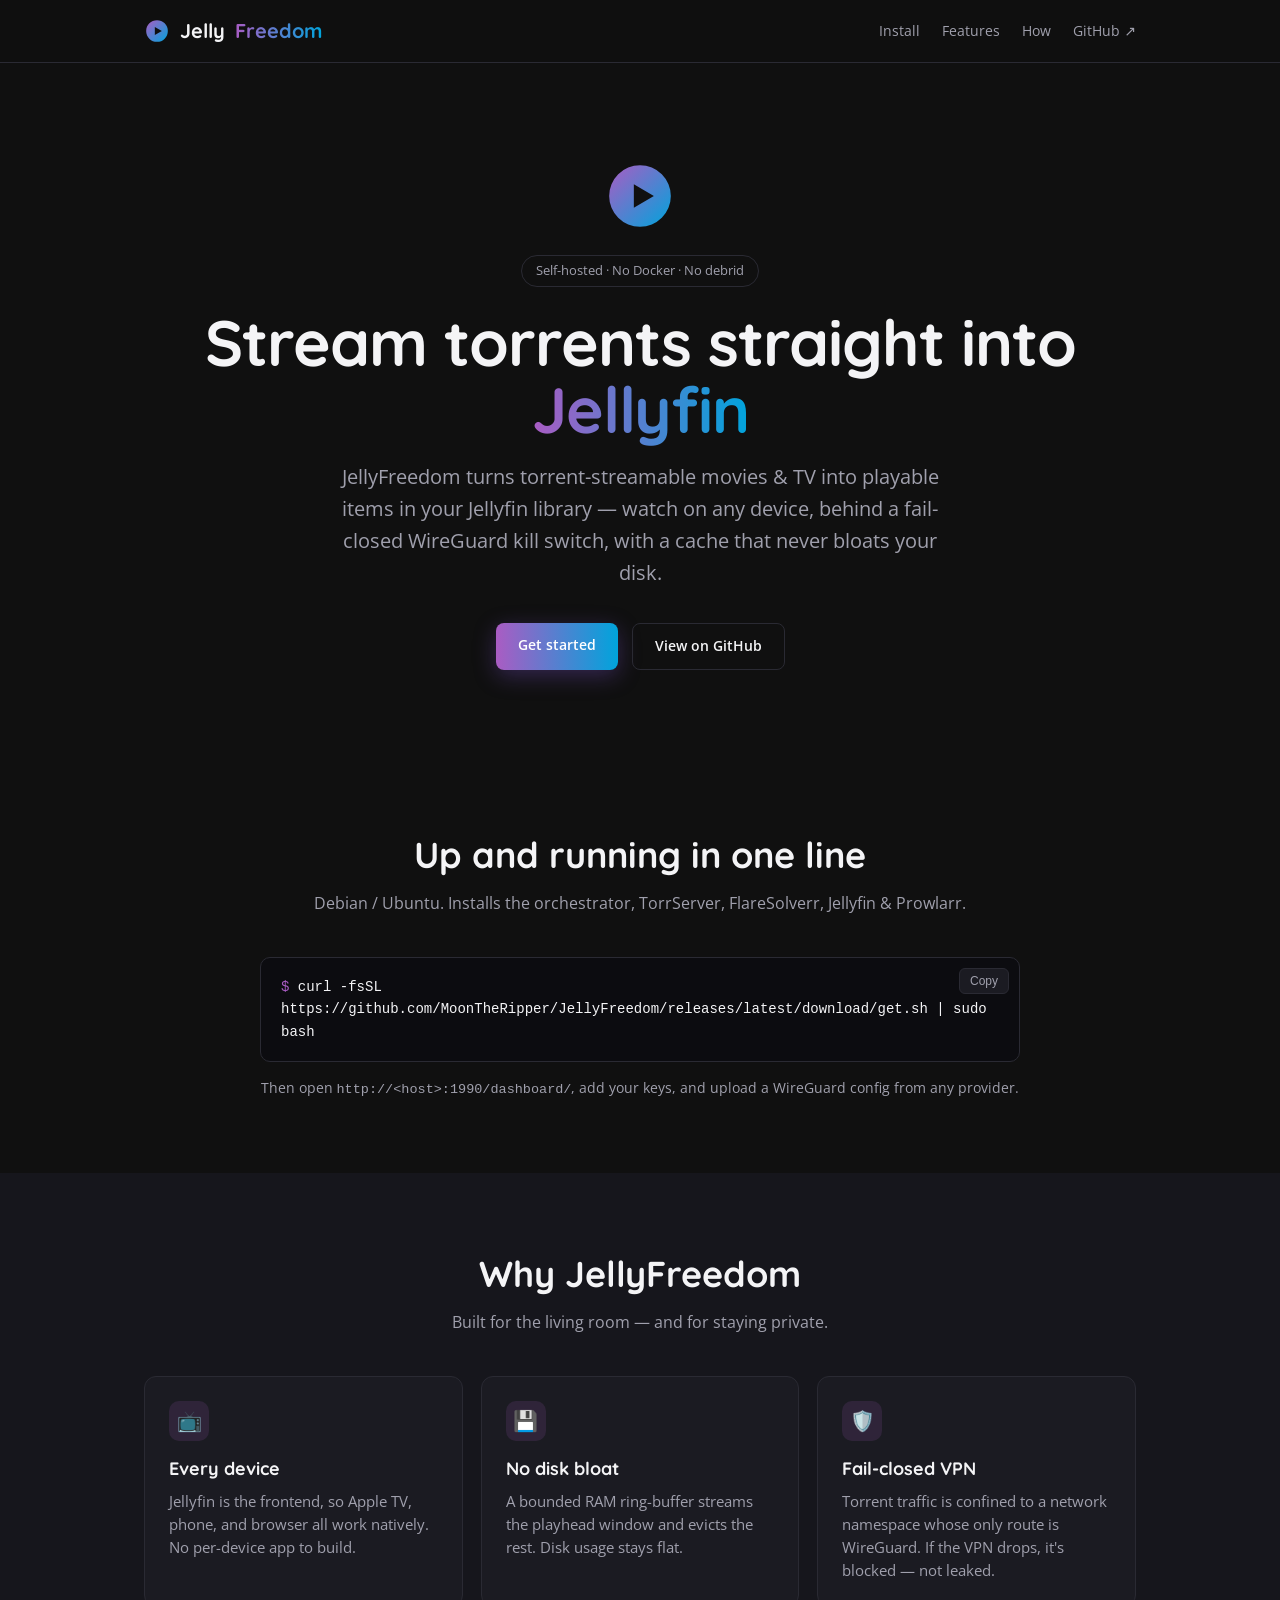
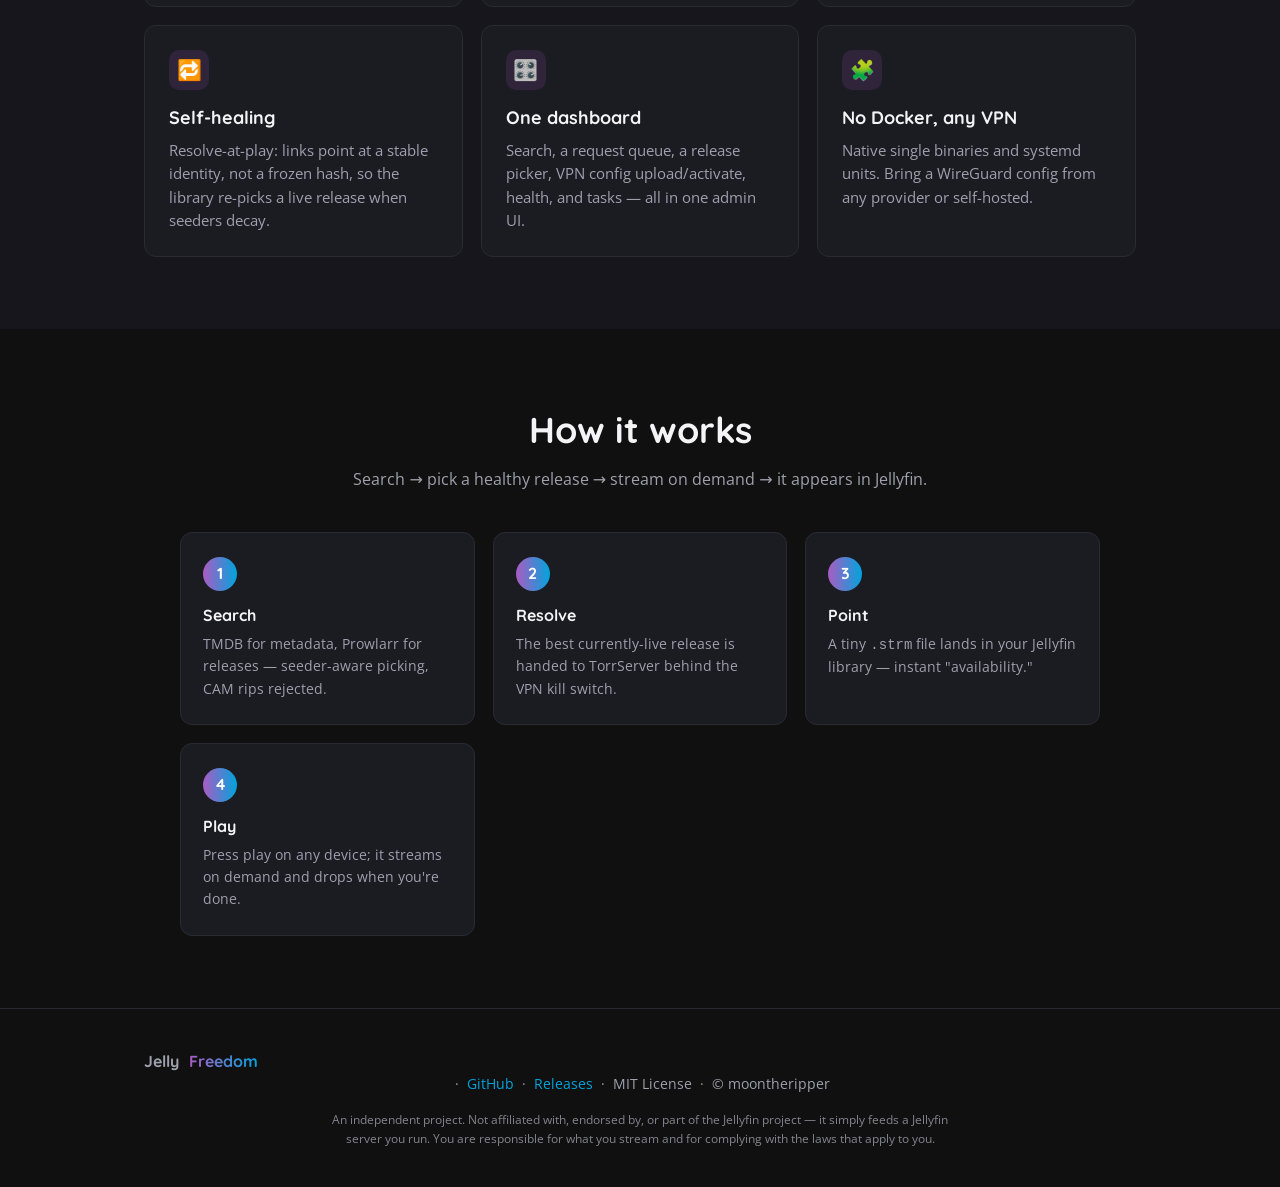
==== docs/index.html @ f90fea93 "Add self-update CLI, browser favicon, and local-migration helper - jellyfreedom control CLI (/usr/lo" ====
<!DOCTYPE html>
<html lang="en">
<head>
<meta charset="UTF-8">
<meta name="viewport" content="width=device-width, initial-scale=1.0">
<title>JellyFreedom — stream torrents straight into Jellyfin</title>
<meta name="description" content="Self-hosted: search & stream movies and TV from torrents straight into Jellyfin, on any device, behind a fail-closed WireGuard kill switch. No Docker, no debrid.">
<link rel="icon" type="image/svg+xml" href="favicon.svg">
<link rel="preconnect" href="https://fonts.googleapis.com">
<link rel="preconnect" href="https://fonts.gstatic.com" crossorigin>
<link href="https://fonts.googleapis.com/css2?family=Quicksand:wght@500;600;700&family=Open+Sans:wght@400;600&display=swap" rel="stylesheet">
<style>
  :root{
    --bg:#101010; --bg2:#16161c; --surface:#1b1b22; --border:#2a2a33;
    --text:#f4f4f6; --muted:#a0a0ad;
    --g1:#AA5CC3; --g2:#00A4DC;
    --grad:linear-gradient(90deg,var(--g1),var(--g2));
  }
  *{box-sizing:border-box;margin:0;padding:0}
  body{background:var(--bg);color:var(--text);font-family:'Open Sans',system-ui,sans-serif;line-height:1.6;-webkit-font-smoothing:antialiased}
  h1,h2,h3,.brand{font-family:'Quicksand',system-ui,sans-serif;font-weight:700}
  a{color:inherit;text-decoration:none}
  .wrap{max-width:1040px;margin:0 auto;padding:0 24px}
  .grad-text{background:var(--grad);-webkit-background-clip:text;background-clip:text;color:transparent}

  /* nav */
  nav{position:sticky;top:0;z-index:10;background:rgba(16,16,16,.82);backdrop-filter:blur(10px);border-bottom:1px solid var(--border)}
  nav .wrap{display:flex;align-items:center;justify-content:space-between;height:62px}
  .brand{display:flex;align-items:center;gap:10px;font-size:20px}
  .brand .logo{width:26px;height:26px}
  .nav-links{display:flex;gap:22px;align-items:center;font-size:14px}
  .nav-links a{color:var(--muted)}.nav-links a:hover{color:var(--text)}
  .btn{display:inline-block;padding:11px 22px;border-radius:8px;font-weight:600;font-size:14px;transition:transform .15s,box-shadow .15s}
  .btn-primary{background:var(--grad);color:#fff;box-shadow:0 6px 22px rgba(120,80,200,.35)}
  .btn-primary:hover{transform:translateY(-2px);box-shadow:0 10px 30px rgba(120,80,200,.5)}
  .btn-ghost{border:1px solid var(--border);color:var(--text)}.btn-ghost:hover{border-color:var(--g2)}

  /* hero */
  header.hero{position:relative;text-align:center;padding:96px 0 84px;overflow:hidden}
  header.hero::before{content:"";position:absolute;inset:-40% 0 auto 0;height:520px;
    background:radial-gradient(60% 60% at 50% 0%,rgba(170,92,195,.22),transparent 70%),
               radial-gradient(50% 50% at 75% 10%,rgba(0,164,220,.18),transparent 70%);z-index:0}
  header.hero .wrap{position:relative;z-index:1}
  .hero-logo{width:74px;height:74px;margin:0 auto 22px;display:block}
  header.hero h1{font-size:clamp(38px,6vw,64px);line-height:1.05;letter-spacing:-1px}
  header.hero p.sub{margin:18px auto 0;max-width:620px;font-size:clamp(16px,2vw,20px);color:var(--muted)}
  .cta{display:flex;gap:14px;justify-content:center;margin-top:34px;flex-wrap:wrap}
  .pill{display:inline-block;margin-bottom:22px;padding:5px 14px;border:1px solid var(--border);border-radius:999px;font-size:12.5px;color:var(--muted)}

  /* install */
  section{padding:72px 0}
  .section-title{text-align:center;font-size:clamp(26px,4vw,36px);margin-bottom:8px}
  .section-sub{text-align:center;color:var(--muted);margin-bottom:40px}
  .code{position:relative;max-width:760px;margin:0 auto;background:#0c0c10;border:1px solid var(--border);border-radius:10px;padding:18px 20px;font-family:ui-monospace,Menlo,Consolas,monospace;font-size:14px;overflow-x:auto}
  .code .prompt{color:var(--g1)}
  .copy{position:absolute;top:10px;right:10px;background:var(--surface);border:1px solid var(--border);color:var(--muted);border-radius:6px;padding:5px 10px;font-size:12px;cursor:pointer}
  .copy:hover{color:var(--text);border-color:var(--g2)}
  .install-note{text-align:center;color:var(--muted);font-size:13.5px;margin-top:16px}

  /* features */
  .alt{background:var(--bg2)}
  .grid{display:grid;grid-template-columns:repeat(auto-fit,minmax(280px,1fr));gap:18px}
  .card{background:var(--surface);border:1px solid var(--border);border-radius:12px;padding:24px;transition:transform .15s,border-color .15s}
  .card:hover{transform:translateY(-3px);border-color:rgba(0,164,220,.5)}
  .card .ico{width:40px;height:40px;border-radius:10px;display:grid;place-items:center;background:rgba(170,92,195,.14);margin-bottom:14px;font-size:20px}
  .card h3{font-size:18px;margin-bottom:6px}
  .card p{color:var(--muted);font-size:14.5px}

  /* steps */
  .steps{counter-reset:s;display:grid;grid-template-columns:repeat(auto-fit,minmax(220px,1fr));gap:18px;max-width:920px;margin:0 auto}
  .step{position:relative;background:var(--surface);border:1px solid var(--border);border-radius:12px;padding:24px 22px}
  .step::before{counter-increment:s;content:counter(s);display:grid;place-items:center;width:34px;height:34px;border-radius:50%;background:var(--grad);color:#fff;font-family:'Quicksand';font-weight:700;margin-bottom:12px}
  .step h3{font-size:16px;margin-bottom:4px}.step p{color:var(--muted);font-size:14px}

  footer{border-top:1px solid var(--border);padding:40px 0;text-align:center;color:var(--muted);font-size:13.5px}
  footer a{color:var(--g2)}
  .disclaimer{margin-top:14px;font-size:12px;opacity:.8;max-width:620px;margin-left:auto;margin-right:auto}
</style>
</head>
<body>

<!-- gradient stream icon (original, not the Jellyfin logo) -->
<svg width="0" height="0" style="position:absolute"><defs>
  <linearGradient id="jf" x1="0" y1="0" x2="1" y2="1">
    <stop offset="0" stop-color="#AA5CC3"/><stop offset="1" stop-color="#00A4DC"/>
  </linearGradient></defs></svg>

<nav><div class="wrap">
  <span class="brand">
    <svg class="logo" viewBox="0 0 24 24" fill="url(#jf)"><path d="M12 2a10 10 0 100 20 10 10 0 000-20zm-2 6.2l6.5 3.8L10 15.8V8.2z"/></svg>
    Jelly<span class="grad-text">Freedom</span>
  </span>
  <span class="nav-links">
    <a href="#install">Install</a>
    <a href="#features">Features</a>
    <a href="#how">How</a>
    <a href="https://github.com/MoonTheRipper/JellyFreedom" target="_blank" rel="noopener">GitHub ↗</a>
  </span>
</div></nav>

<header class="hero"><div class="wrap">
  <svg class="hero-logo" viewBox="0 0 24 24" fill="url(#jf)"><path d="M12 2a10 10 0 100 20 10 10 0 000-20zm-2 6.2l6.5 3.8L10 15.8V8.2z"/></svg>
  <span class="pill">Self-hosted · No Docker · No debrid</span>
  <h1>Stream torrents straight into <span class="grad-text">Jellyfin</span></h1>
  <p class="sub">JellyFreedom turns torrent-streamable movies &amp; TV into playable items in your
  Jellyfin library — watch on any device, behind a fail-closed WireGuard kill switch, with a
  cache that never bloats your disk.</p>
  <div class="cta">
    <a class="btn btn-primary" href="#install">Get started</a>
    <a class="btn btn-ghost" href="https://github.com/MoonTheRipper/JellyFreedom" target="_blank" rel="noopener">View on GitHub</a>
  </div>
</div></header>

<section id="install"><div class="wrap">
  <h2 class="section-title">Up and running in one line</h2>
  <p class="section-sub">Debian / Ubuntu. Installs the orchestrator, TorrServer, FlareSolverr, Jellyfin &amp; Prowlarr.</p>
  <div class="code">
    <button class="copy" onclick="cp(this)">Copy</button>
    <span class="prompt">$</span> curl -fsSL https://github.com/MoonTheRipper/JellyFreedom/releases/latest/download/get.sh | sudo bash
  </div>
  <p class="install-note">Then open <code>http://&lt;host&gt;:1990/dashboard/</code>, add your keys, and upload a WireGuard config from any provider.</p>
</div></section>

<section id="features" class="alt"><div class="wrap">
  <h2 class="section-title">Why JellyFreedom</h2>
  <p class="section-sub">Built for the living room — and for staying private.</p>
  <div class="grid">
    <div class="card"><div class="ico">📺</div><h3>Every device</h3><p>Jellyfin is the frontend, so Apple TV, phone, and browser all work natively. No per-device app to build.</p></div>
    <div class="card"><div class="ico">💾</div><h3>No disk bloat</h3><p>A bounded RAM ring-buffer streams the playhead window and evicts the rest. Disk usage stays flat.</p></div>
    <div class="card"><div class="ico">🛡️</div><h3>Fail-closed VPN</h3><p>Torrent traffic is confined to a network namespace whose only route is WireGuard. If the VPN drops, it's blocked — not leaked.</p></div>
    <div class="card"><div class="ico">🔁</div><h3>Self-healing</h3><p>Resolve-at-play: links point at a stable identity, not a frozen hash, so the library re-picks a live release when seeders decay.</p></div>
    <div class="card"><div class="ico">🎛️</div><h3>One dashboard</h3><p>Search, a request queue, a release picker, VPN config upload/activate, health, and tasks — all in one admin UI.</p></div>
    <div class="card"><div class="ico">🧩</div><h3>No Docker, any VPN</h3><p>Native single binaries and systemd units. Bring a WireGuard config from any provider or self-hosted.</p></div>
  </div>
</div></section>

<section id="how"><div class="wrap">
  <h2 class="section-title">How it works</h2>
  <p class="section-sub">Search → pick a healthy release → stream on demand → it appears in Jellyfin.</p>
  <div class="steps">
    <div class="step"><h3>Search</h3><p>TMDB for metadata, Prowlarr for releases — seeder-aware picking, CAM rips rejected.</p></div>
    <div class="step"><h3>Resolve</h3><p>The best currently-live release is handed to TorrServer behind the VPN kill switch.</p></div>
    <div class="step"><h3>Point</h3><p>A tiny <code>.strm</code> file lands in your Jellyfin library — instant "availability."</p></div>
    <div class="step"><h3>Play</h3><p>Press play on any device; it streams on demand and drops when you're done.</p></div>
  </div>
</div></section>

<footer><div class="wrap">
  <strong class="brand" style="font-size:16px">Jelly<span class="grad-text">Freedom</span></strong>
  &nbsp;·&nbsp; <a href="https://github.com/MoonTheRipper/JellyFreedom" target="_blank" rel="noopener">GitHub</a>
  &nbsp;·&nbsp; <a href="https://github.com/MoonTheRipper/JellyFreedom/releases/latest" target="_blank" rel="noopener">Releases</a>
  &nbsp;·&nbsp; MIT License &nbsp;·&nbsp; © moontheripper
  <p class="disclaimer">An independent project. Not affiliated with, endorsed by, or part of the
  Jellyfin project — it simply feeds a Jellyfin server you run. You are responsible for what you
  stream and for complying with the laws that apply to you.</p>
</div></footer>

<script>
function cp(btn){
  var line="curl -fsSL https://github.com/MoonTheRipper/JellyFreedom/releases/latest/download/get.sh | sudo bash";
  navigator.clipboard.writeText(line).then(function(){btn.textContent="Copied!";setTimeout(function(){btn.textContent="Copy"},1500)});
}
</script>
</body>
</html>
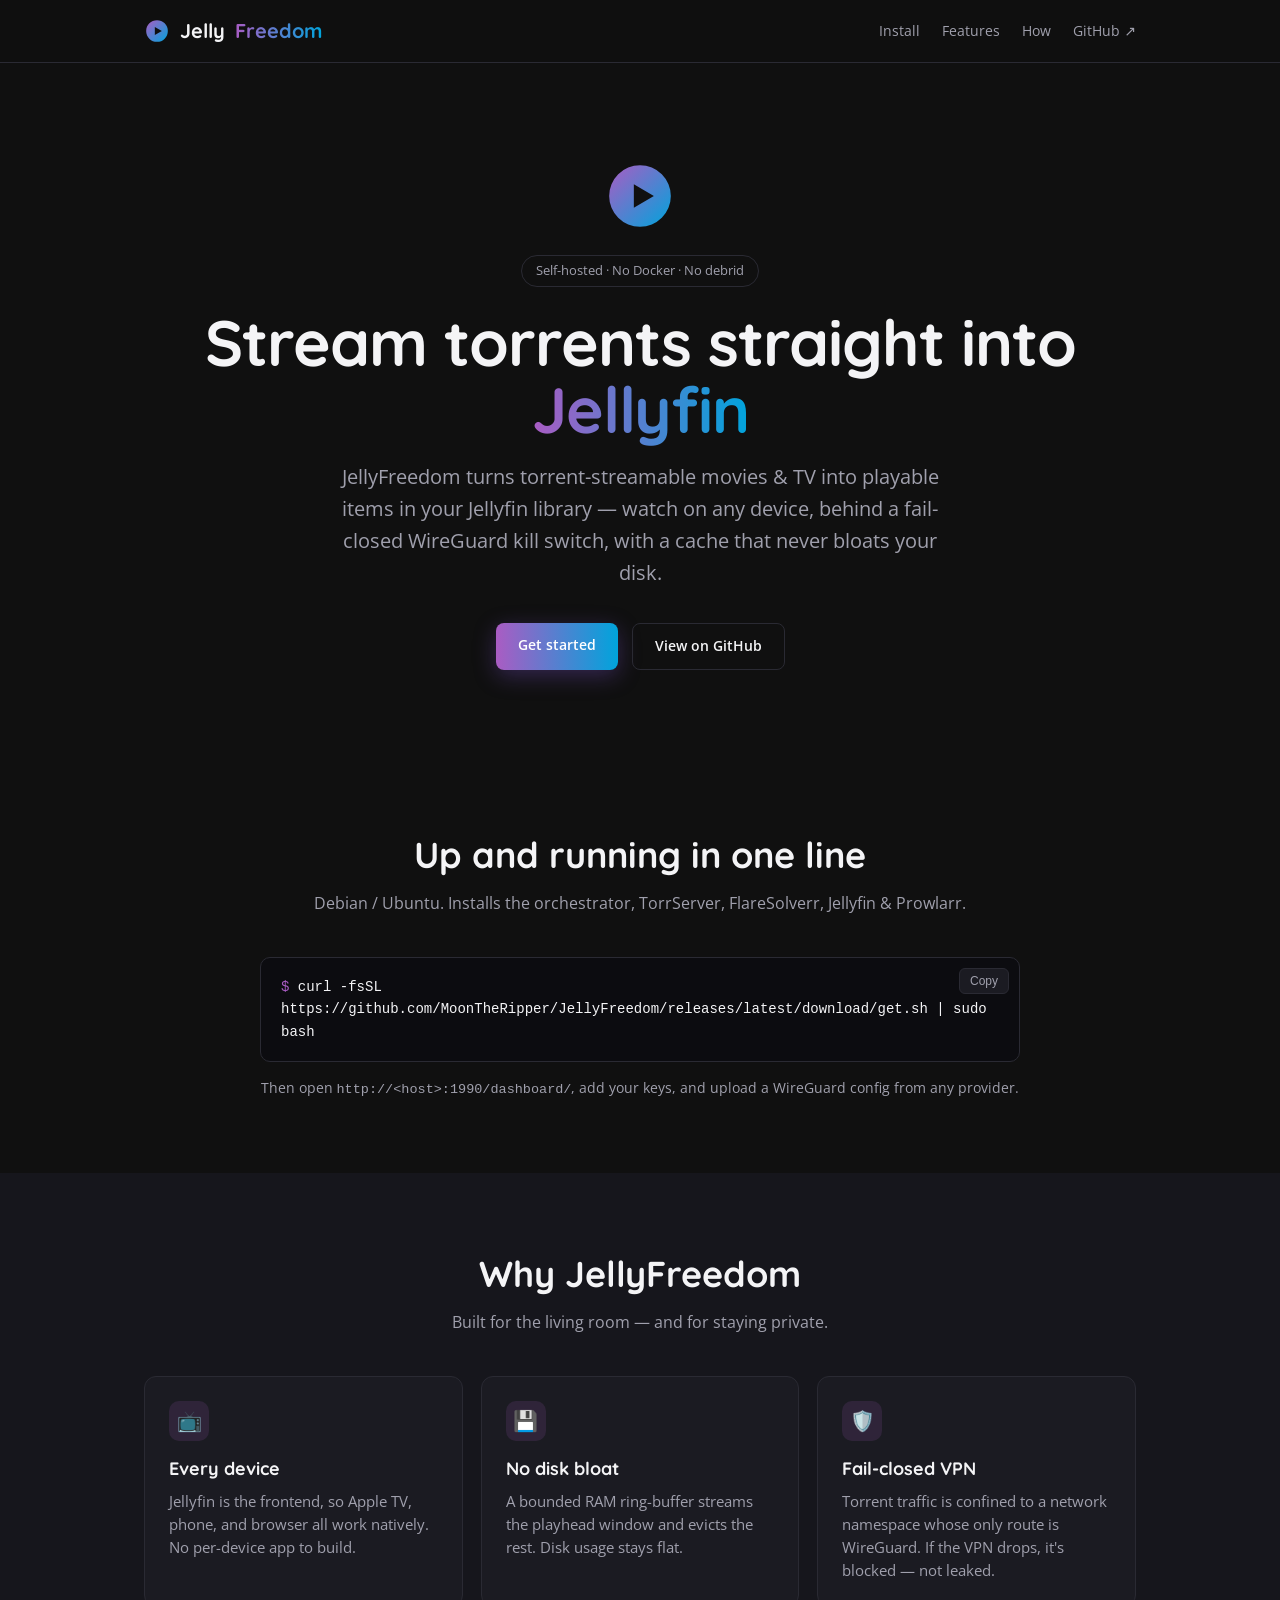
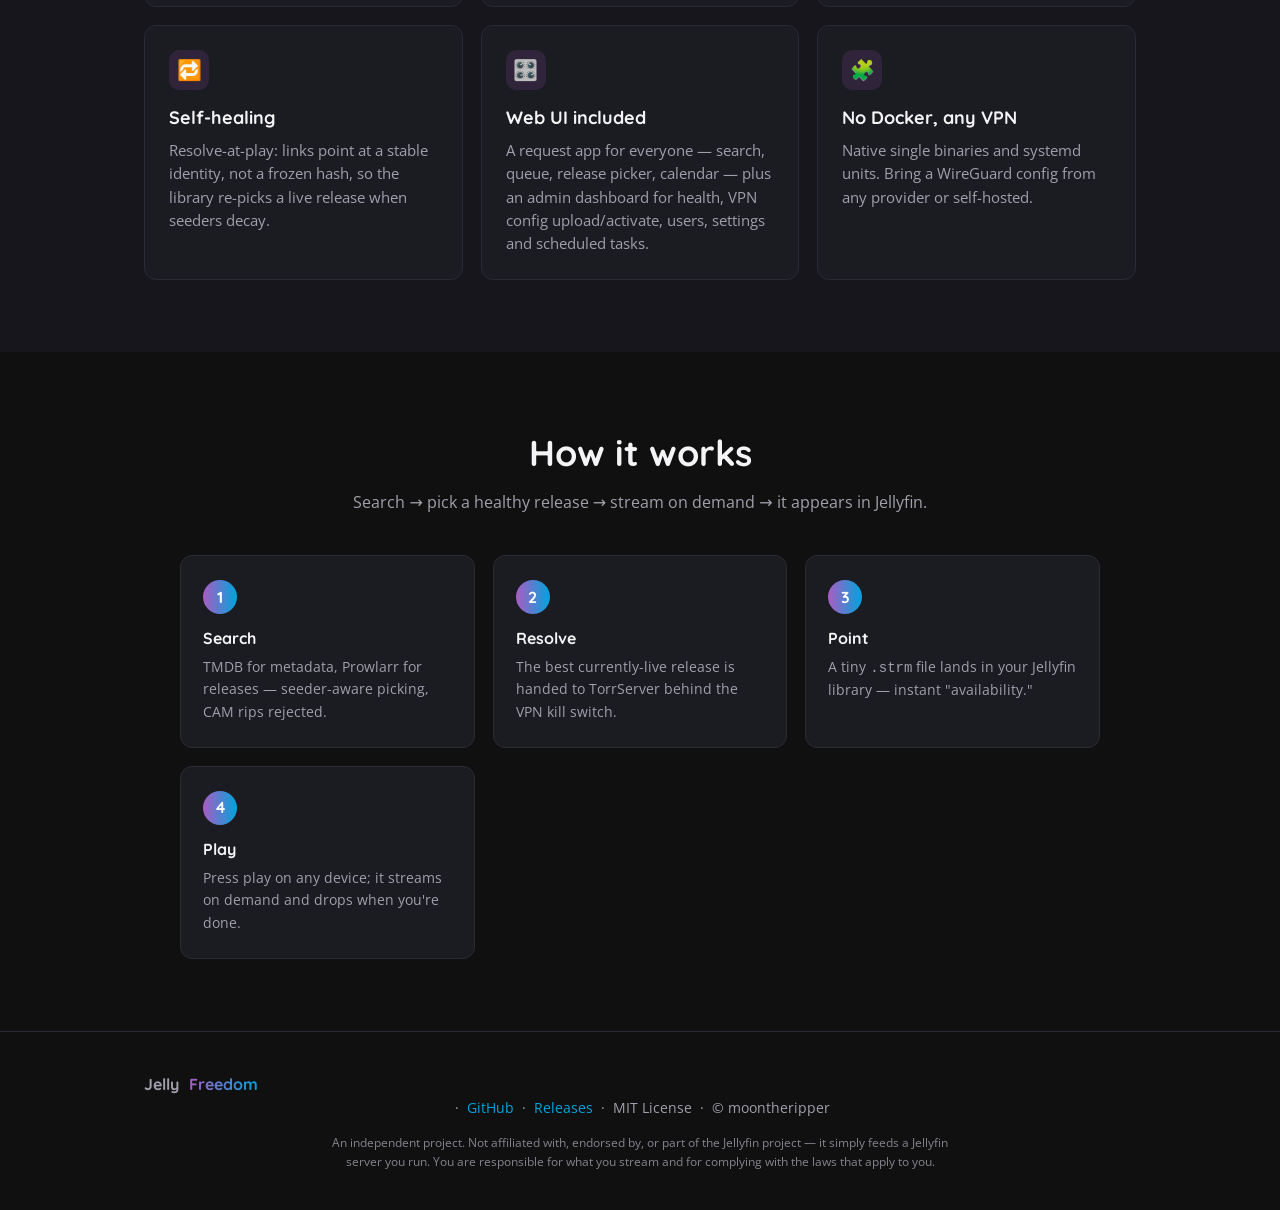
==== commit eda40ec8: "Harden the installer, secure the privilege model, and add dashboard updates The reported install fai" ====
--- a/docs/index.html
+++ b/docs/index.html
@@ -6,6 +6,20 @@
 <title>JellyFreedom — stream torrents straight into Jellyfin</title>
 <meta name="description" content="Self-hosted: search & stream movies and TV from torrents straight into Jellyfin, on any device, behind a fail-closed WireGuard kill switch. No Docker, no debrid.">
 <link rel="icon" type="image/svg+xml" href="favicon.svg">
+<link rel="canonical" href="https://moontheripper.github.io/JellyFreedom/">
+<meta property="og:type" content="website">
+<meta property="og:site_name" content="JellyFreedom">
+<meta property="og:title" content="JellyFreedom — stream torrents straight into Jellyfin">
+<meta property="og:description" content="Self-hosted torrent streaming into your Jellyfin library. No Docker, no debrid, fail-closed WireGuard kill switch.">
+<meta property="og:url" content="https://moontheripper.github.io/JellyFreedom/">
+<!-- TODO(social-card): replace with a real 1200x630 PNG once one exists.
+     Do NOT ship an invented screenshot; the SVG mark is honest until then. -->
+<meta property="og:image" content="https://moontheripper.github.io/JellyFreedom/favicon.svg">
+<meta property="og:image:alt" content="The JellyFreedom mark: a purple-to-cyan play button.">
+<meta name="twitter:card" content="summary_large_image">
+<meta name="twitter:title" content="JellyFreedom — stream torrents straight into Jellyfin">
+<meta name="twitter:description" content="Self-hosted torrent streaming into your Jellyfin library. No Docker, no debrid, fail-closed WireGuard kill switch.">
+<meta name="twitter:image" content="https://moontheripper.github.io/JellyFreedom/favicon.svg">
 <link rel="preconnect" href="https://fonts.googleapis.com">
 <link rel="preconnect" href="https://fonts.gstatic.com" crossorigin>
 <link href="https://fonts.googleapis.com/css2?family=Quicksand:wght@500;600;700&family=Open+Sans:wght@400;600&display=swap" rel="stylesheet">
@@ -17,7 +31,8 @@
     --grad:linear-gradient(90deg,var(--g1),var(--g2));
   }
   *{box-sizing:border-box;margin:0;padding:0}
-  body{background:var(--bg);color:var(--text);font-family:'Open Sans',system-ui,sans-serif;line-height:1.6;-webkit-font-smoothing:antialiased}
+  body{background:var(--bg);color:var(--text);font-family:'Open Sans',system-ui,sans-serif;line-height:1.6;-webkit-font-smoothing:antialiased;overflow-x:hidden}
+  img,svg{max-width:100%}
   h1,h2,h3,.brand{font-family:'Quicksand',system-ui,sans-serif;font-weight:700}
   a{color:inherit;text-decoration:none}
   .wrap{max-width:1040px;margin:0 auto;padding:0 24px}
@@ -75,6 +90,24 @@
   footer{border-top:1px solid var(--border);padding:40px 0;text-align:center;color:var(--muted);font-size:13.5px}
   footer a{color:var(--g2)}
   .disclaimer{margin-top:14px;font-size:12px;opacity:.8;max-width:620px;margin-left:auto;margin-right:auto}
+
+  /* ── Responsive ─────────────────────────────────────────────────────── */
+  @media (max-width: 720px){
+    .wrap{padding:0 18px}
+    nav .wrap{height:auto;flex-direction:column;align-items:flex-start;gap:8px;padding-top:12px;padding-bottom:12px}
+    .nav-links{flex-wrap:wrap;gap:14px;width:100%}
+    header.hero{padding:64px 0 56px}
+    section{padding:52px 0}
+    .code{font-size:12.5px;padding:16px 14px;padding-top:44px}
+    .copy{top:8px;left:14px;right:auto}
+    .cta{flex-direction:column;align-items:stretch}
+    .cta .btn{text-align:center}
+    .grid,.steps{grid-template-columns:1fr}
+  }
+  @media (max-width: 400px){
+    .brand{font-size:17px}
+    .nav-links{font-size:13px;gap:12px}
+  }
 </style>
 </head>
 <body>
@@ -115,8 +148,8 @@
   <h2 class="section-title">Up and running in one line</h2>
   <p class="section-sub">Debian / Ubuntu. Installs the orchestrator, TorrServer, FlareSolverr, Jellyfin &amp; Prowlarr.</p>
   <div class="code">
-    <button class="copy" onclick="cp(this)">Copy</button>
-    <span class="prompt">$</span> curl -fsSL https://github.com/MoonTheRipper/JellyFreedom/releases/latest/download/get.sh | sudo bash
+    <button class="copy" type="button" data-copy-target="install-cmd">Copy</button>
+    <span class="prompt" aria-hidden="true">$</span> <code id="install-cmd">curl -fsSL https://github.com/MoonTheRipper/JellyFreedom/releases/latest/download/get.sh | sudo bash</code>
   </div>
   <p class="install-note">Then open <code>http://&lt;host&gt;:1990/dashboard/</code>, add your keys, and upload a WireGuard config from any provider.</p>
 </div></section>
@@ -129,7 +162,7 @@
     <div class="card"><div class="ico">💾</div><h3>No disk bloat</h3><p>A bounded RAM ring-buffer streams the playhead window and evicts the rest. Disk usage stays flat.</p></div>
     <div class="card"><div class="ico">🛡️</div><h3>Fail-closed VPN</h3><p>Torrent traffic is confined to a network namespace whose only route is WireGuard. If the VPN drops, it's blocked — not leaked.</p></div>
     <div class="card"><div class="ico">🔁</div><h3>Self-healing</h3><p>Resolve-at-play: links point at a stable identity, not a frozen hash, so the library re-picks a live release when seeders decay.</p></div>
-    <div class="card"><div class="ico">🎛️</div><h3>One dashboard</h3><p>Search, a request queue, a release picker, VPN config upload/activate, health, and tasks — all in one admin UI.</p></div>
+    <div class="card"><div class="ico">🎛️</div><h3>Web UI included</h3><p>A request app for everyone — search, queue, release picker, calendar — plus an admin dashboard for health, VPN config upload/activate, users, settings and scheduled tasks.</p></div>
     <div class="card"><div class="ico">🧩</div><h3>No Docker, any VPN</h3><p>Native single binaries and systemd units. Bring a WireGuard config from any provider or self-hosted.</p></div>
   </div>
 </div></section>
@@ -156,9 +189,37 @@
 </div></footer>
 
 <script>
-function cp(btn){
-  var line="curl -fsSL https://github.com/MoonTheRipper/JellyFreedom/releases/latest/download/get.sh | sudo bash";
-  navigator.clipboard.writeText(line).then(function(){btn.textContent="Copied!";setTimeout(function(){btn.textContent="Copy"},1500)});
+// The install command lives in the markup once; this reads it from the DOM so
+// the two can never drift apart.
+document.addEventListener('click', function (e) {
+  var btn = e.target.closest('[data-copy-target]');
+  if (!btn) return;
+  var src = document.getElementById(btn.getAttribute('data-copy-target'));
+  if (!src) return;
+  var text = src.textContent.trim();
+  function done(ok) {
+    btn.textContent = ok ? 'Copied!' : 'Press Ctrl+C';
+    if (!ok) selectText(src);
+    setTimeout(function () { btn.textContent = 'Copy'; }, 1800);
+  }
+  // navigator.clipboard is undefined on plain http and rejects when the page
+  // is not focused, so both the missing-API and the rejection path need a
+  // fallback — otherwise the button silently does nothing.
+  if (navigator.clipboard && navigator.clipboard.writeText) {
+    navigator.clipboard.writeText(text).then(function () { done(true); },
+                                            function () { done(false); });
+  } else {
+    done(false);
+  }
+});
+function selectText(el) {
+  try {
+    var r = document.createRange();
+    r.selectNodeContents(el);
+    var sel = window.getSelection();
+    sel.removeAllRanges();
+    sel.addRange(r);
+  } catch (_) { /* selection is a convenience, not a requirement */ }
 }
 </script>
 </body>
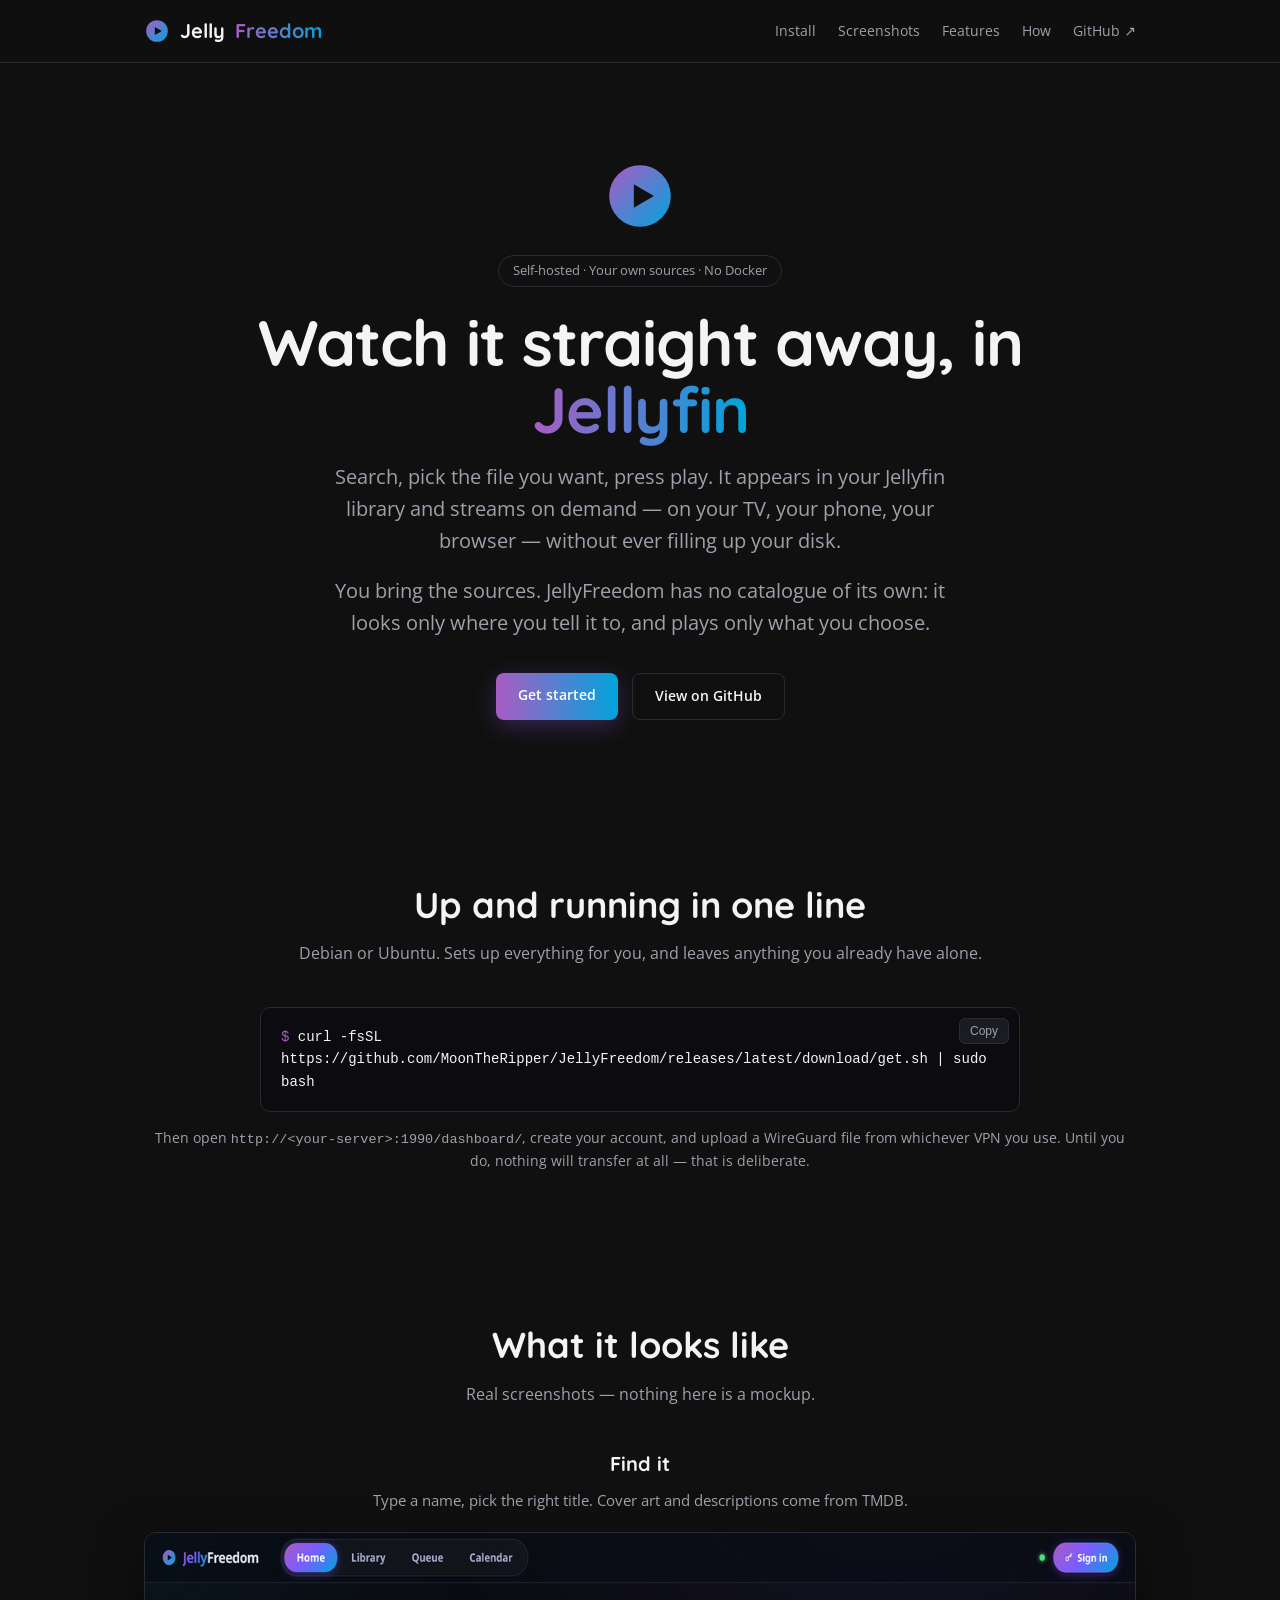
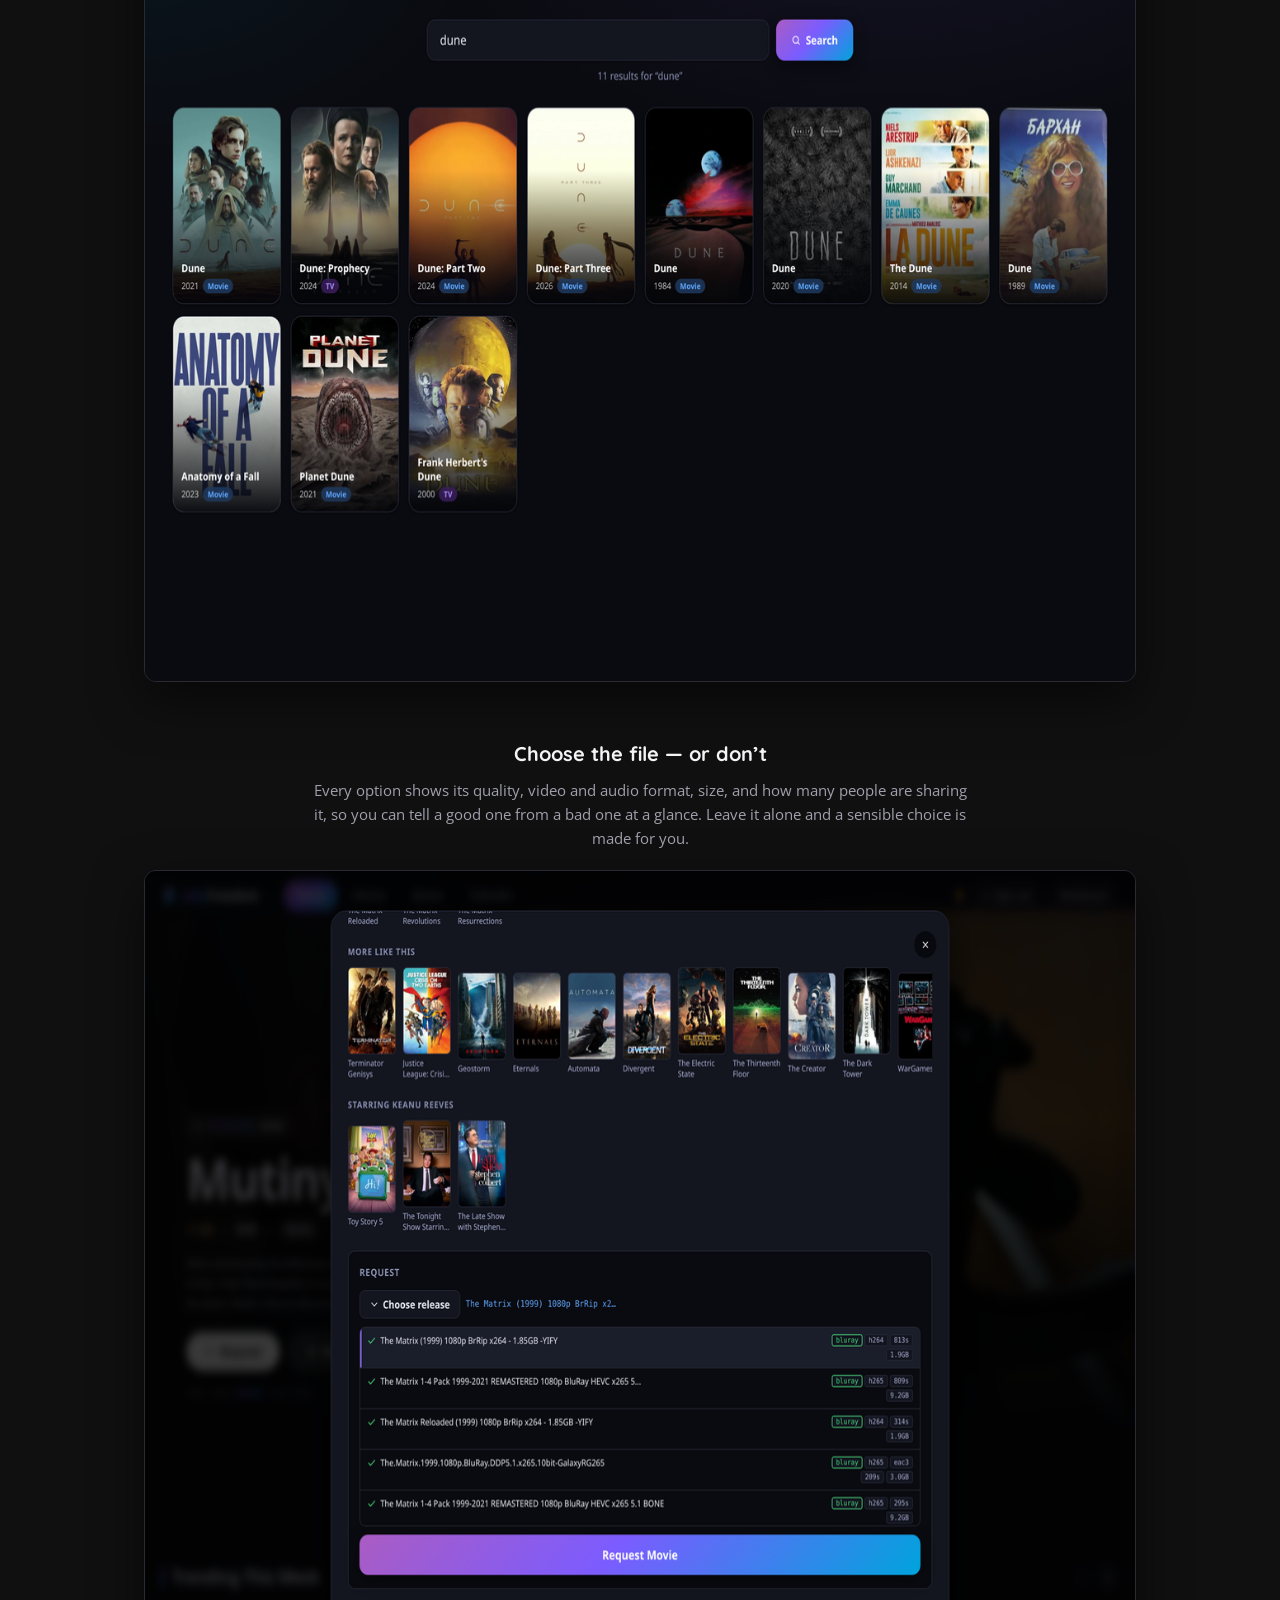
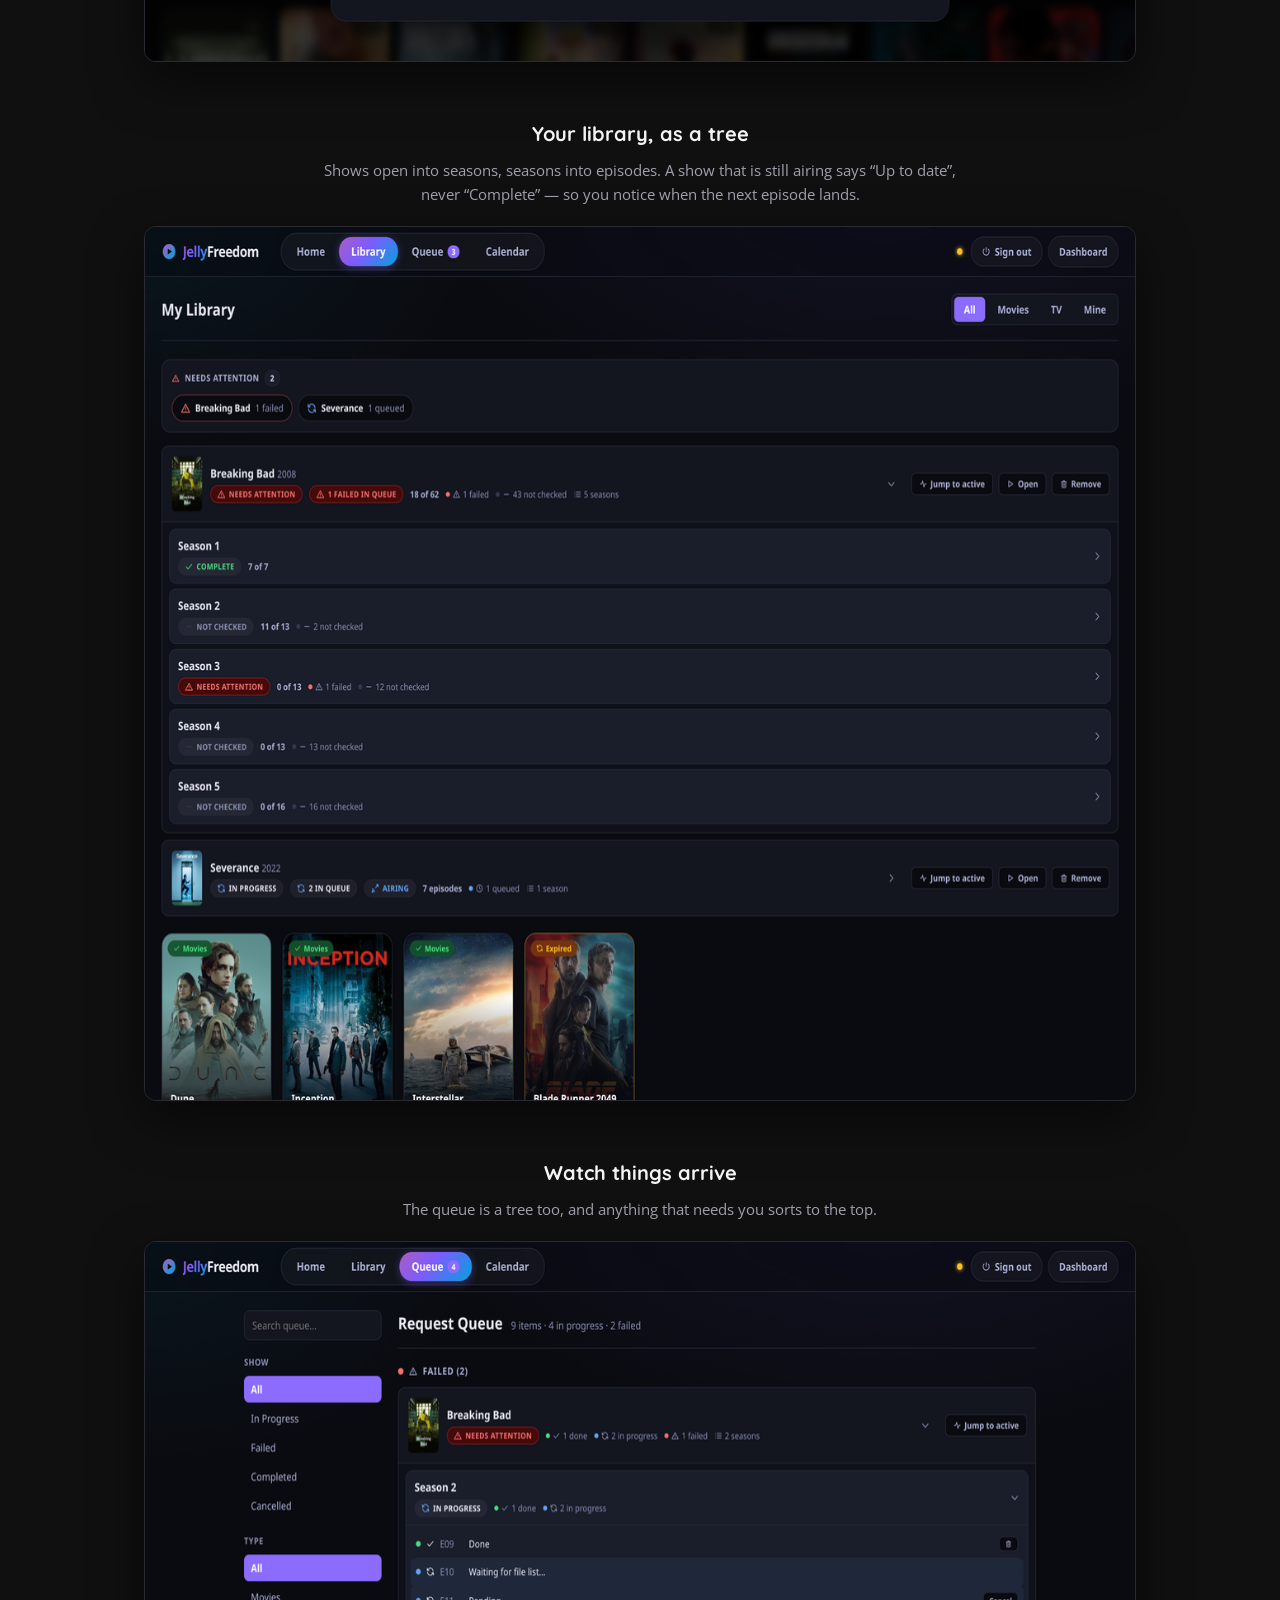
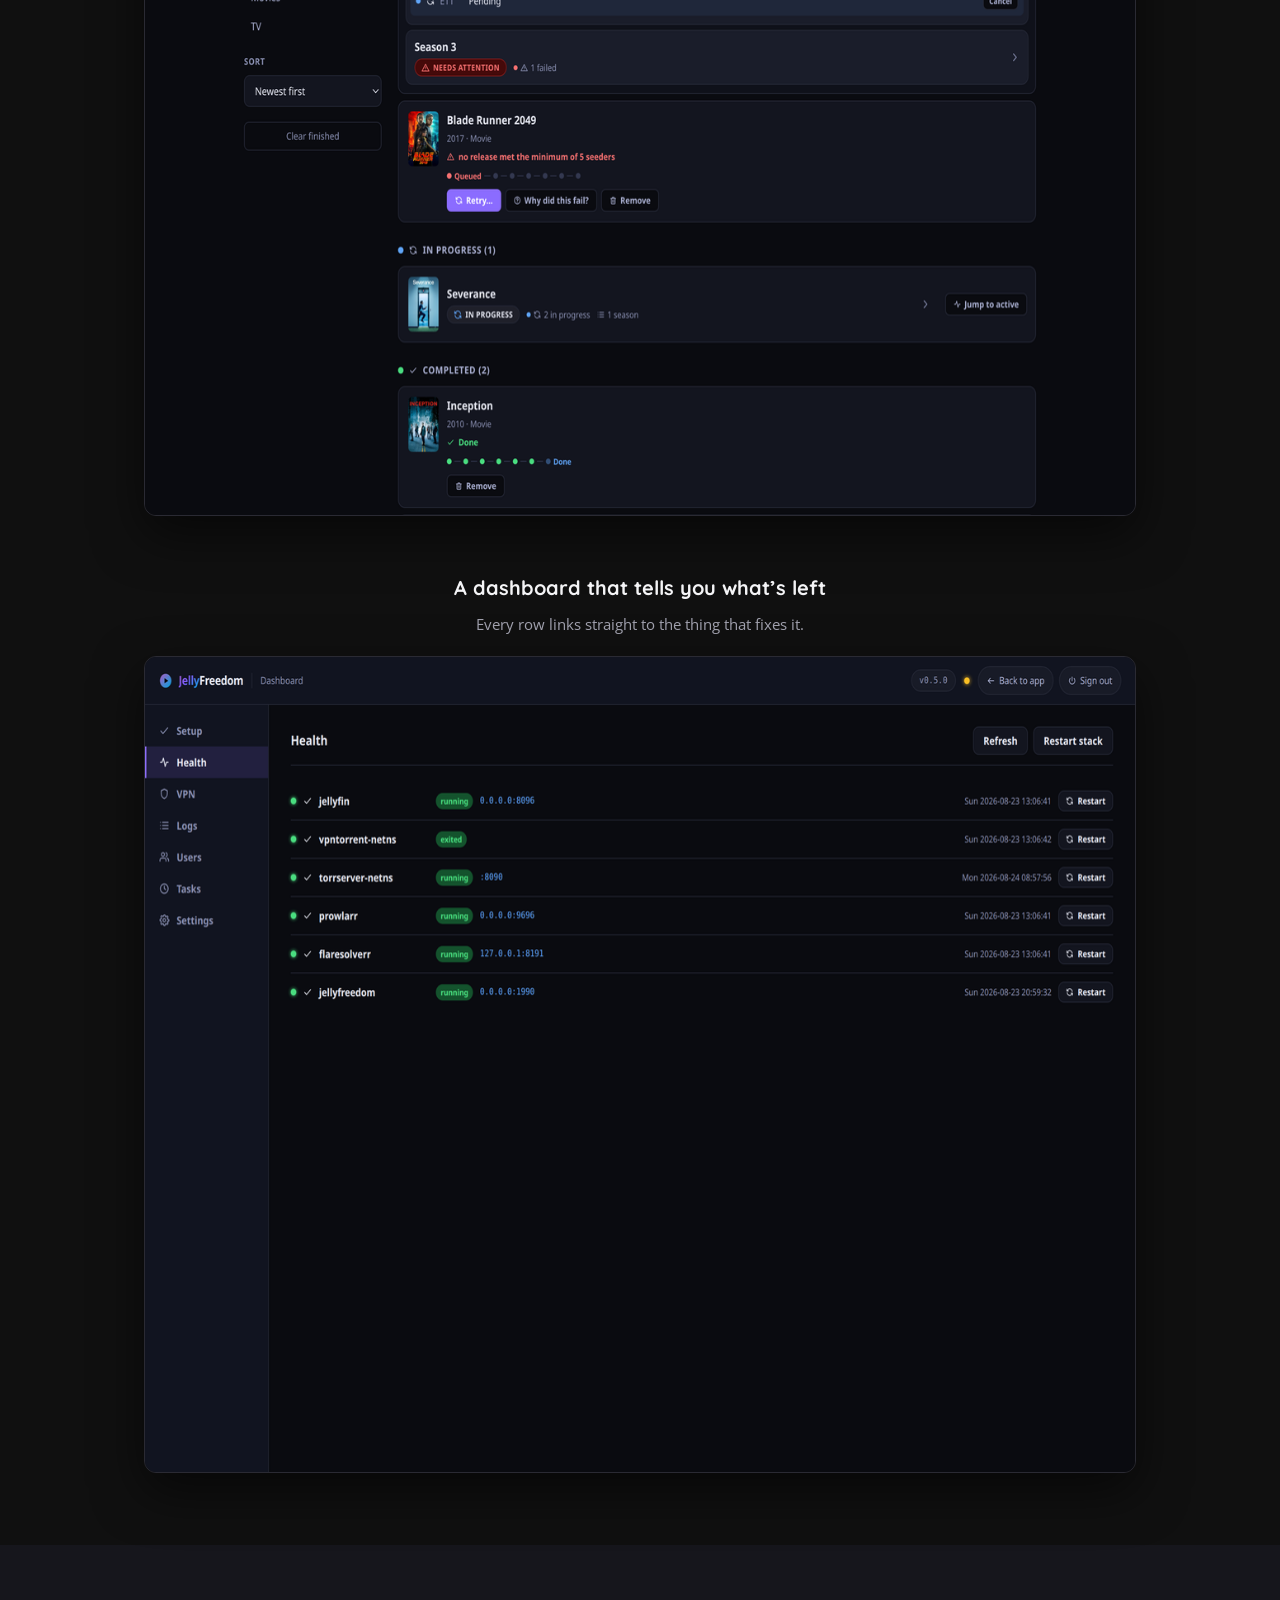
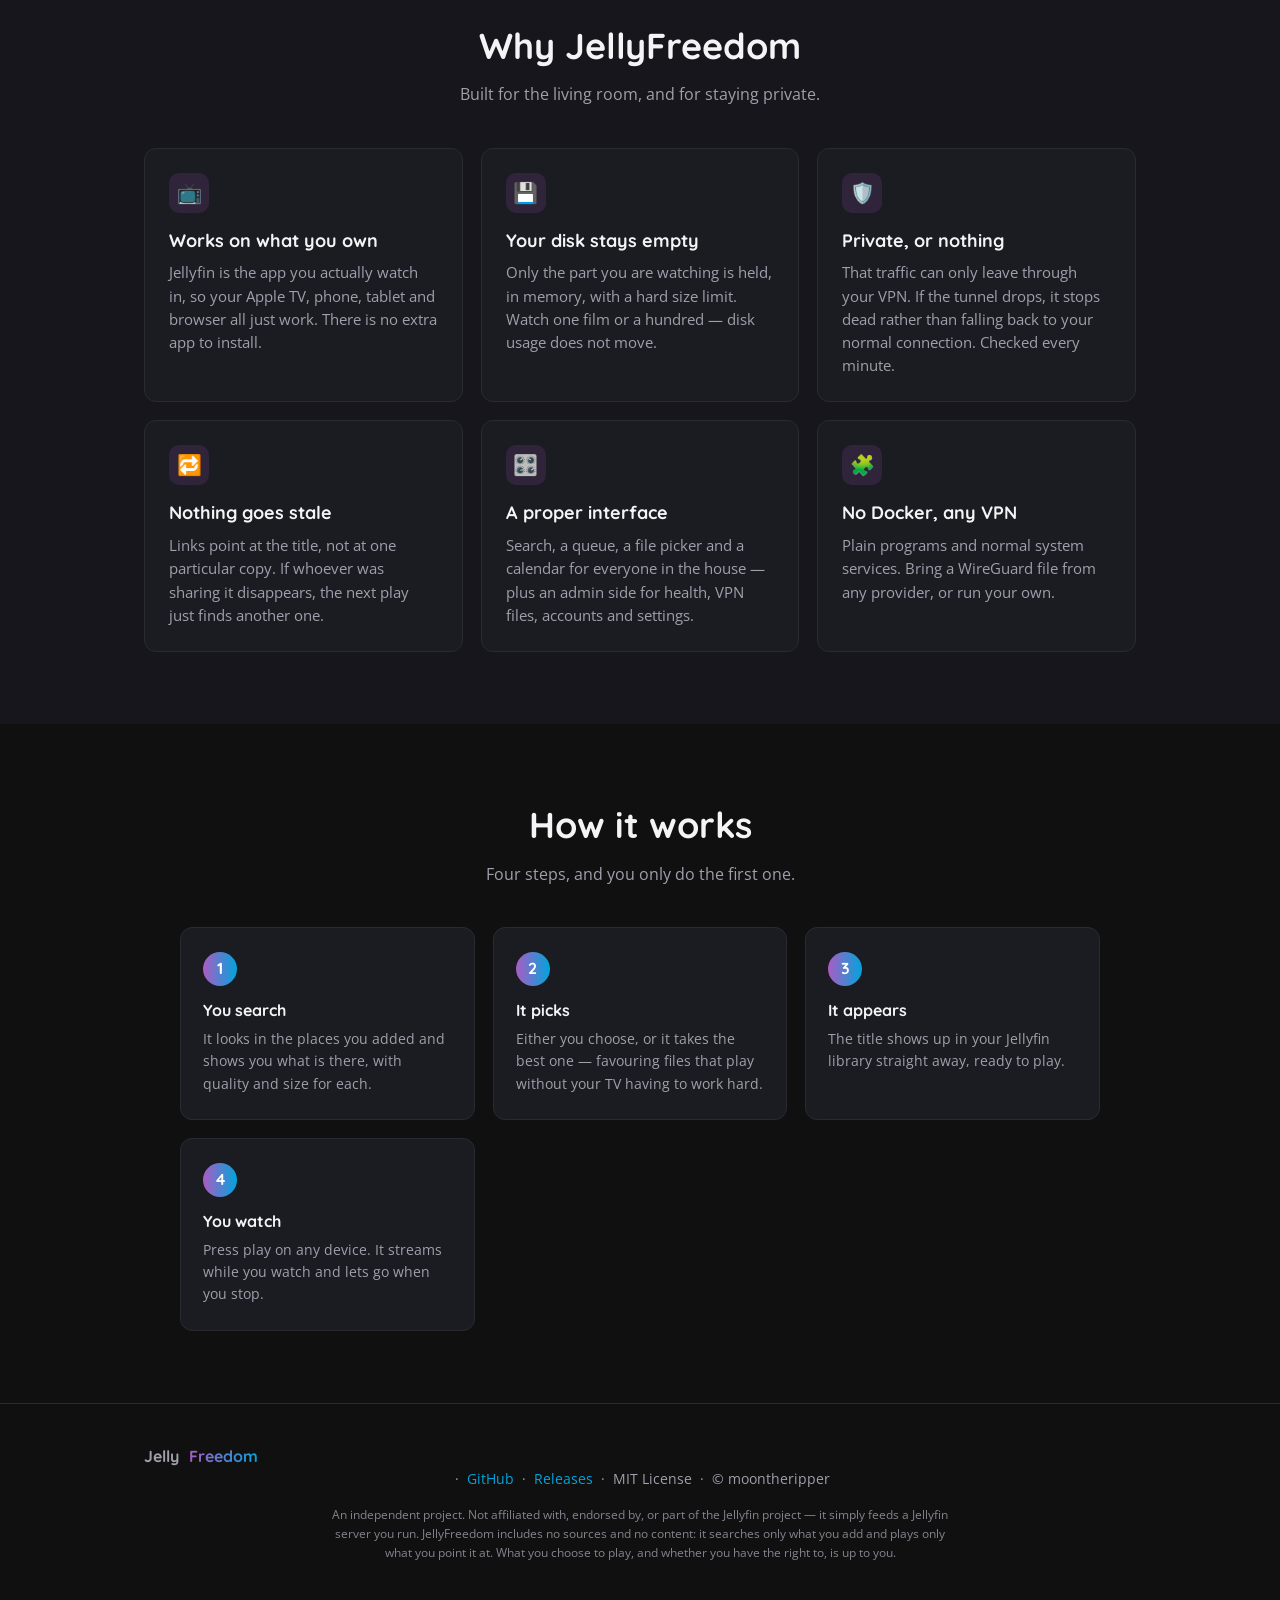
==== commit 2ffdf99b: "Rewrite the README and the site for someone who has never seen this Both were written for a reader w" ====
--- a/docs/index.html
+++ b/docs/index.html
@@ -3,23 +3,24 @@
 <head>
 <meta charset="UTF-8">
 <meta name="viewport" content="width=device-width, initial-scale=1.0">
-<title>JellyFreedom — stream torrents straight into Jellyfin</title>
-<meta name="description" content="Self-hosted: search & stream movies and TV from torrents straight into Jellyfin, on any device, behind a fail-closed WireGuard kill switch. No Docker, no debrid.">
+<title>JellyFreedom — watch straight from a torrent, in Jellyfin</title>
+<meta name="description" content="Self-hosted. Search the sources you add, pick the file you want, and it plays in Jellyfin on any device — without saving anything to your disk, and behind a VPN that fails closed.">
 <link rel="icon" type="image/svg+xml" href="favicon.svg">
 <link rel="canonical" href="https://moontheripper.github.io/JellyFreedom/">
 <meta property="og:type" content="website">
 <meta property="og:site_name" content="JellyFreedom">
-<meta property="og:title" content="JellyFreedom — stream torrents straight into Jellyfin">
-<meta property="og:description" content="Self-hosted torrent streaming into your Jellyfin library. No Docker, no debrid, fail-closed WireGuard kill switch.">
+<meta property="og:title" content="JellyFreedom — watch straight from a torrent, in Jellyfin">
+<meta property="og:description" content="Pick a file, press play, watch it in Jellyfin. Nothing is saved to your disk, and the VPN fails closed.">
 <meta property="og:url" content="https://moontheripper.github.io/JellyFreedom/">
-<!-- TODO(social-card): replace with a real 1200x630 PNG once one exists.
-     Do NOT ship an invented screenshot; the SVG mark is honest until then. -->
-<meta property="og:image" content="https://moontheripper.github.io/JellyFreedom/favicon.svg">
-<meta property="og:image:alt" content="The JellyFreedom mark: a purple-to-cyan play button.">
+<!-- A real 1200x630 crop of the actual search view, not a mockup. -->
+<meta property="og:image" content="https://moontheripper.github.io/JellyFreedom/img/social-card.png">
+<meta property="og:image:width" content="1200">
+<meta property="og:image:height" content="630">
+<meta property="og:image:alt" content="The JellyFreedom search page, showing results as cover art.">
 <meta name="twitter:card" content="summary_large_image">
-<meta name="twitter:title" content="JellyFreedom — stream torrents straight into Jellyfin">
-<meta name="twitter:description" content="Self-hosted torrent streaming into your Jellyfin library. No Docker, no debrid, fail-closed WireGuard kill switch.">
-<meta name="twitter:image" content="https://moontheripper.github.io/JellyFreedom/favicon.svg">
+<meta name="twitter:title" content="JellyFreedom — watch straight from a torrent, in Jellyfin">
+<meta name="twitter:description" content="Pick a file, press play, watch it in Jellyfin. Nothing is saved to your disk, and the VPN fails closed.">
+<meta name="twitter:image" content="https://moontheripper.github.io/JellyFreedom/img/social-card.png">
 <link rel="preconnect" href="https://fonts.googleapis.com">
 <link rel="preconnect" href="https://fonts.gstatic.com" crossorigin>
 <link href="https://fonts.googleapis.com/css2?family=Quicksand:wght@500;600;700&family=Open+Sans:wght@400;600&display=swap" rel="stylesheet">
@@ -49,6 +50,16 @@
   .btn-primary{background:var(--grad);color:#fff;box-shadow:0 6px 22px rgba(120,80,200,.35)}
   .btn-primary:hover{transform:translateY(-2px);box-shadow:0 10px 30px rgba(120,80,200,.5)}
   .btn-ghost{border:1px solid var(--border);color:var(--text)}.btn-ghost:hover{border-color:var(--g2)}
+
+  .sub-small{font-size:15px;color:var(--muted);margin-top:14px}
+
+  /* screenshots */
+  .shots{display:flex;flex-direction:column;gap:56px;margin-top:8px}
+  .shot{text-align:center}
+  .shot img{width:100%;border-radius:12px;border:1px solid var(--border);
+            box-shadow:0 18px 50px rgba(0,0,0,.55);display:block}
+  .shot h3{font-size:20px;margin-bottom:8px}
+  .shot p{color:var(--muted);max-width:660px;margin:0 auto 20px;font-size:15px}
 
   /* hero */
   header.hero{position:relative;text-align:center;padding:96px 0 84px;overflow:hidden}
@@ -125,6 +136,7 @@
   </span>
   <span class="nav-links">
     <a href="#install">Install</a>
+    <a href="#look">Screenshots</a>
     <a href="#features">Features</a>
     <a href="#how">How</a>
     <a href="https://github.com/MoonTheRipper/JellyFreedom" target="_blank" rel="noopener">GitHub ↗</a>
@@ -133,11 +145,13 @@
 
 <header class="hero"><div class="wrap">
   <svg class="hero-logo" viewBox="0 0 24 24" fill="url(#jf)"><path d="M12 2a10 10 0 100 20 10 10 0 000-20zm-2 6.2l6.5 3.8L10 15.8V8.2z"/></svg>
-  <span class="pill">Self-hosted · No Docker · No debrid</span>
-  <h1>Stream torrents straight into <span class="grad-text">Jellyfin</span></h1>
-  <p class="sub">JellyFreedom turns torrent-streamable movies &amp; TV into playable items in your
-  Jellyfin library — watch on any device, behind a fail-closed WireGuard kill switch, with a
-  cache that never bloats your disk.</p>
+  <span class="pill">Self-hosted · Your own sources · No Docker</span>
+  <h1>Watch it straight away, in <span class="grad-text">Jellyfin</span></h1>
+  <p class="sub">Search, pick the file you want, press play. It appears in your Jellyfin
+  library and streams on demand — on your TV, your phone, your browser — without ever
+  filling up your disk.</p>
+  <p class="sub sub-small">You bring the sources. JellyFreedom has no catalogue of its own:
+  it looks only where you tell it to, and plays only what you choose.</p>
   <div class="cta">
     <a class="btn btn-primary" href="#install">Get started</a>
     <a class="btn btn-ghost" href="https://github.com/MoonTheRipper/JellyFreedom" target="_blank" rel="noopener">View on GitHub</a>
@@ -146,35 +160,77 @@
 
 <section id="install"><div class="wrap">
   <h2 class="section-title">Up and running in one line</h2>
-  <p class="section-sub">Debian / Ubuntu. Installs the orchestrator, TorrServer, FlareSolverr, Jellyfin &amp; Prowlarr.</p>
+  <p class="section-sub">Debian or Ubuntu. Sets up everything for you, and leaves anything you already have alone.</p>
   <div class="code">
     <button class="copy" type="button" data-copy-target="install-cmd">Copy</button>
     <span class="prompt" aria-hidden="true">$</span> <code id="install-cmd">curl -fsSL https://github.com/MoonTheRipper/JellyFreedom/releases/latest/download/get.sh | sudo bash</code>
   </div>
-  <p class="install-note">Then open <code>http://&lt;host&gt;:1990/dashboard/</code>, add your keys, and upload a WireGuard config from any provider.</p>
+  <p class="install-note">Then open <code>http://&lt;your-server&gt;:1990/dashboard/</code>, create your account, and upload a WireGuard file from whichever VPN you use. Until you do, nothing will transfer at all &mdash; that is deliberate.</p>
+</div></section>
+
+<section id="look"><div class="wrap">
+  <h2 class="section-title">What it looks like</h2>
+  <p class="section-sub">Real screenshots — nothing here is a mockup.</p>
+  <div class="shots">
+
+    <div class="shot">
+      <h3>Find it</h3>
+      <p>Type a name, pick the right title. Cover art and descriptions come from TMDB.</p>
+      <img src="img/search.png" alt="The search page, showing results as cover art" loading="lazy" width="1200" height="750">
+    </div>
+
+    <div class="shot">
+      <h3>Choose the file — or don&rsquo;t</h3>
+      <p>Every option shows its quality, video and audio format, size, and how many people are
+      sharing it, so you can tell a good one from a bad one at a glance. Leave it alone and a
+      sensible choice is made for you.</p>
+      <img src="img/choose-release.png" alt="Choosing which file to play, with quality and size shown for each option" loading="lazy" width="1200" height="792">
+    </div>
+
+    <div class="shot">
+      <h3>Your library, as a tree</h3>
+      <p>Shows open into seasons, seasons into episodes. A show that is still airing says
+      &ldquo;Up to date&rdquo;, never &ldquo;Complete&rdquo; &mdash; so you notice when the next
+      episode lands.</p>
+      <img src="img/library.png" alt="The library, showing shows expanding into seasons and episodes" loading="lazy" width="1200" height="875">
+    </div>
+
+    <div class="shot">
+      <h3>Watch things arrive</h3>
+      <p>The queue is a tree too, and anything that needs you sorts to the top.</p>
+      <img src="img/queue.png" alt="The request queue, grouped by show and season" loading="lazy" width="1200" height="875">
+    </div>
+
+    <div class="shot">
+      <h3>A dashboard that tells you what&rsquo;s left</h3>
+      <p>Every row links straight to the thing that fixes it.</p>
+      <img src="img/dashboard.png" alt="The setup dashboard, listing each component and whether it is ready" loading="lazy" width="1200" height="817">
+    </div>
+
+  </div>
 </div></section>
 
 <section id="features" class="alt"><div class="wrap">
   <h2 class="section-title">Why JellyFreedom</h2>
-  <p class="section-sub">Built for the living room — and for staying private.</p>
+  <p class="section-sub">Built for the living room, and for staying private.</p>
   <div class="grid">
-    <div class="card"><div class="ico">📺</div><h3>Every device</h3><p>Jellyfin is the frontend, so Apple TV, phone, and browser all work natively. No per-device app to build.</p></div>
-    <div class="card"><div class="ico">💾</div><h3>No disk bloat</h3><p>A bounded RAM ring-buffer streams the playhead window and evicts the rest. Disk usage stays flat.</p></div>
-    <div class="card"><div class="ico">🛡️</div><h3>Fail-closed VPN</h3><p>Torrent traffic is confined to a network namespace whose only route is WireGuard. If the VPN drops, it's blocked — not leaked.</p></div>
-    <div class="card"><div class="ico">🔁</div><h3>Self-healing</h3><p>Resolve-at-play: links point at a stable identity, not a frozen hash, so the library re-picks a live release when seeders decay.</p></div>
-    <div class="card"><div class="ico">🎛️</div><h3>Web UI included</h3><p>A request app for everyone — search, queue, release picker, calendar — plus an admin dashboard for health, VPN config upload/activate, users, settings and scheduled tasks.</p></div>
-    <div class="card"><div class="ico">🧩</div><h3>No Docker, any VPN</h3><p>Native single binaries and systemd units. Bring a WireGuard config from any provider or self-hosted.</p></div>
+    <div class="card"><div class="ico">📺</div><h3>Works on what you own</h3><p>Jellyfin is the app you actually watch in, so your Apple TV, phone, tablet and browser all just work. There is no extra app to install.</p></div>
+    <div class="card"><div class="ico">💾</div><h3>Your disk stays empty</h3><p>Only the part you are watching is held, in memory, with a hard size limit. Watch one film or a hundred &mdash; disk usage does not move.</p></div>
+    <div class="card"><div class="ico">🛡️</div><h3>Private, or nothing</h3><p>That traffic can only leave through your VPN. If the tunnel drops, it stops dead rather than falling back to your normal connection. Checked every minute.</p></div>
+    <div class="card"><div class="ico">🔁</div><h3>Nothing goes stale</h3><p>Links point at the title, not at one particular copy. If whoever was sharing it disappears, the next play just finds another one.</p></div>
+    <div class="card"><div class="ico">🎛️</div><h3>A proper interface</h3><p>Search, a queue, a file picker and a calendar for everyone in the house &mdash; plus an admin side for health, VPN files, accounts and settings.</p></div>
+    <div class="card"><div class="ico">🧩</div><h3>No Docker, any VPN</h3><p>Plain programs and normal system services. Bring a WireGuard file from any provider, or run your own.</p></div>
   </div>
 </div></section>
 
 <section id="how"><div class="wrap">
   <h2 class="section-title">How it works</h2>
-  <p class="section-sub">Search → pick a healthy release → stream on demand → it appears in Jellyfin.</p>
+  <p class="section-sub">Four steps, and you only do the first one.</p>
   <div class="steps">
-    <div class="step"><h3>Search</h3><p>TMDB for metadata, Prowlarr for releases — seeder-aware picking, CAM rips rejected.</p></div>
-    <div class="step"><h3>Resolve</h3><p>The best currently-live release is handed to TorrServer behind the VPN kill switch.</p></div>
-    <div class="step"><h3>Point</h3><p>A tiny <code>.strm</code> file lands in your Jellyfin library — instant "availability."</p></div>
-    <div class="step"><h3>Play</h3><p>Press play on any device; it streams on demand and drops when you're done.</p></div>
+    <div class="step"><h3>You search</h3><p>It looks in the places you added and shows you what is there, with quality and size for each.</p></div>
+    <div class="step"><h3>It picks</h3><p>Either you choose, or it takes the best one &mdash; favouring files that play without your TV having to work hard.</p></div>
+    <div class="step"><h3>It appears</h3><p>The title shows up in your Jellyfin library straight away, ready to play.</p></div>
+    <div class="step"><h3>You watch</h3><p>Press play on any device. It streams while you watch and lets go when you stop.</p></div>
   </div>
 </div></section>
 
@@ -184,8 +240,9 @@
   &nbsp;·&nbsp; <a href="https://github.com/MoonTheRipper/JellyFreedom/releases/latest" target="_blank" rel="noopener">Releases</a>
   &nbsp;·&nbsp; MIT License &nbsp;·&nbsp; © moontheripper
   <p class="disclaimer">An independent project. Not affiliated with, endorsed by, or part of the
-  Jellyfin project — it simply feeds a Jellyfin server you run. You are responsible for what you
-  stream and for complying with the laws that apply to you.</p>
+  Jellyfin project &mdash; it simply feeds a Jellyfin server you run. JellyFreedom includes no
+  sources and no content: it searches only what you add and plays only what you point it at.
+  What you choose to play, and whether you have the right to, is up to you.</p>
 </div></footer>
 
 <script>
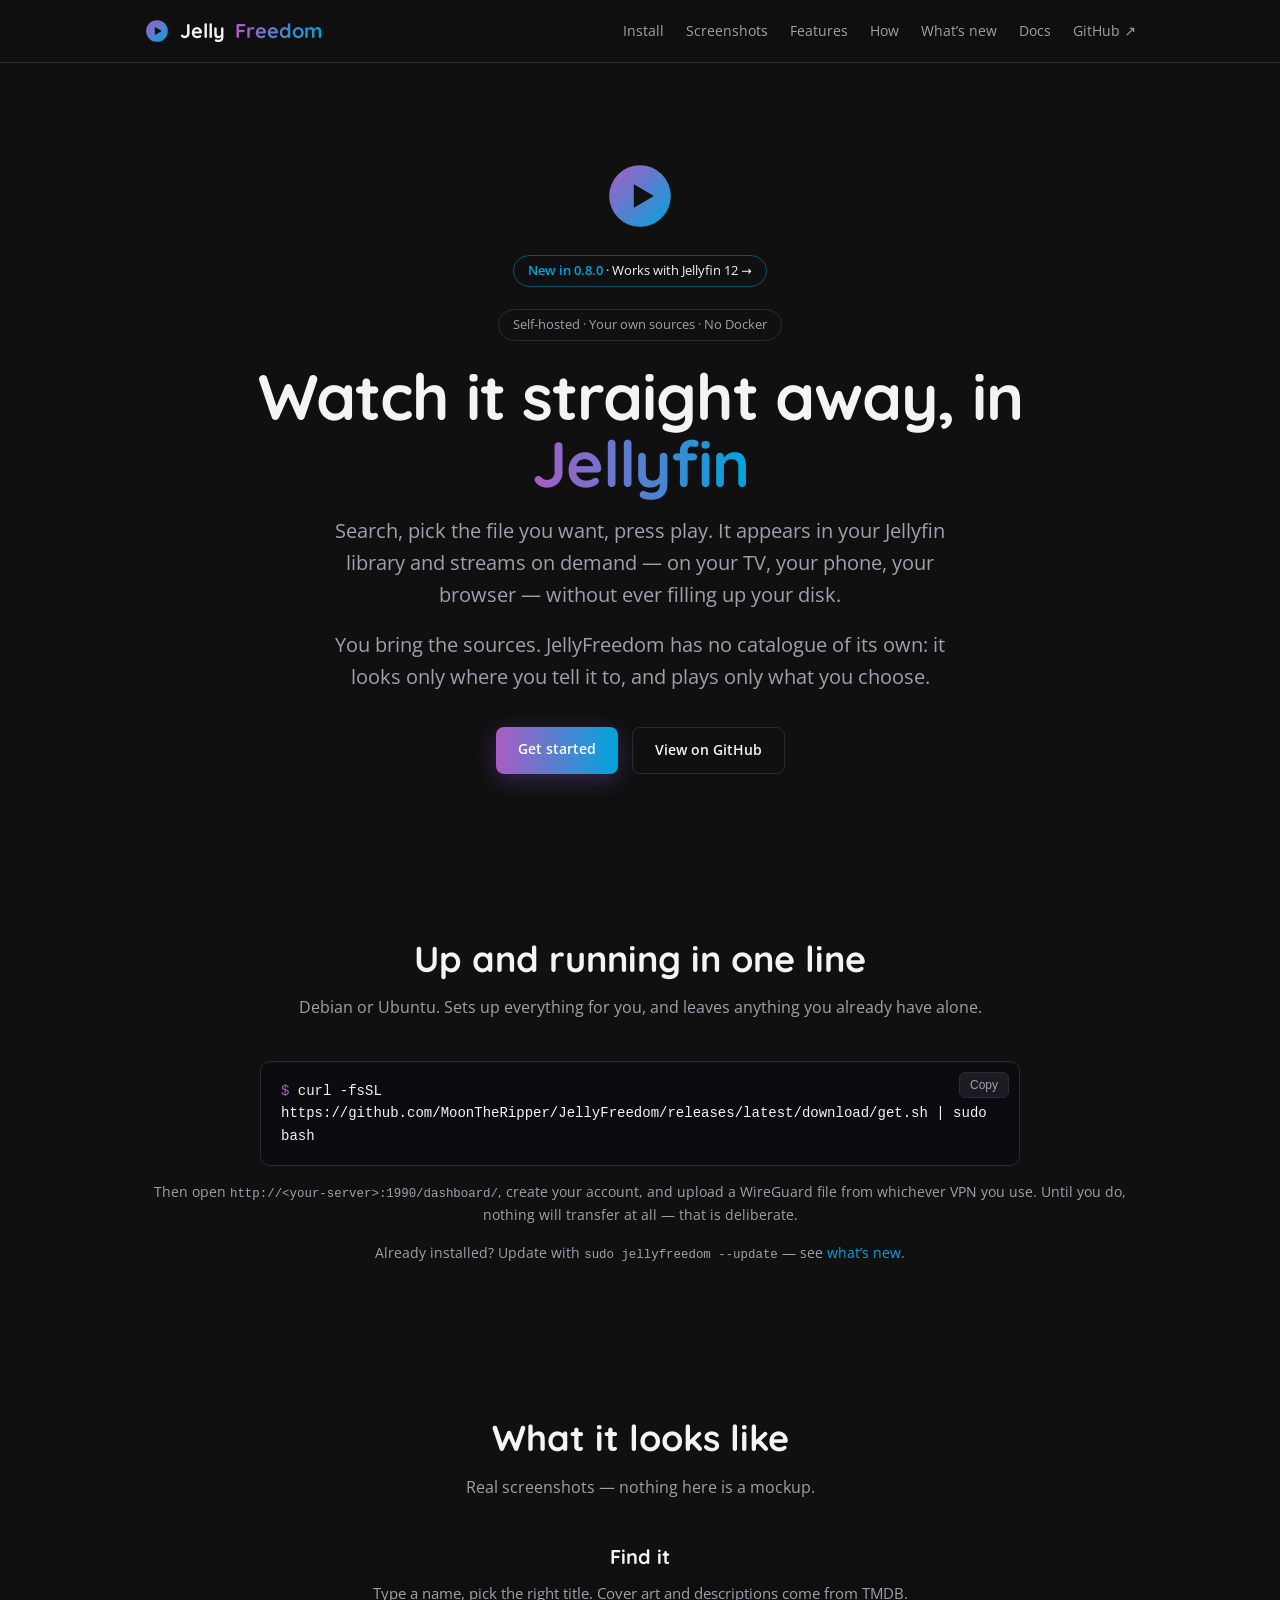
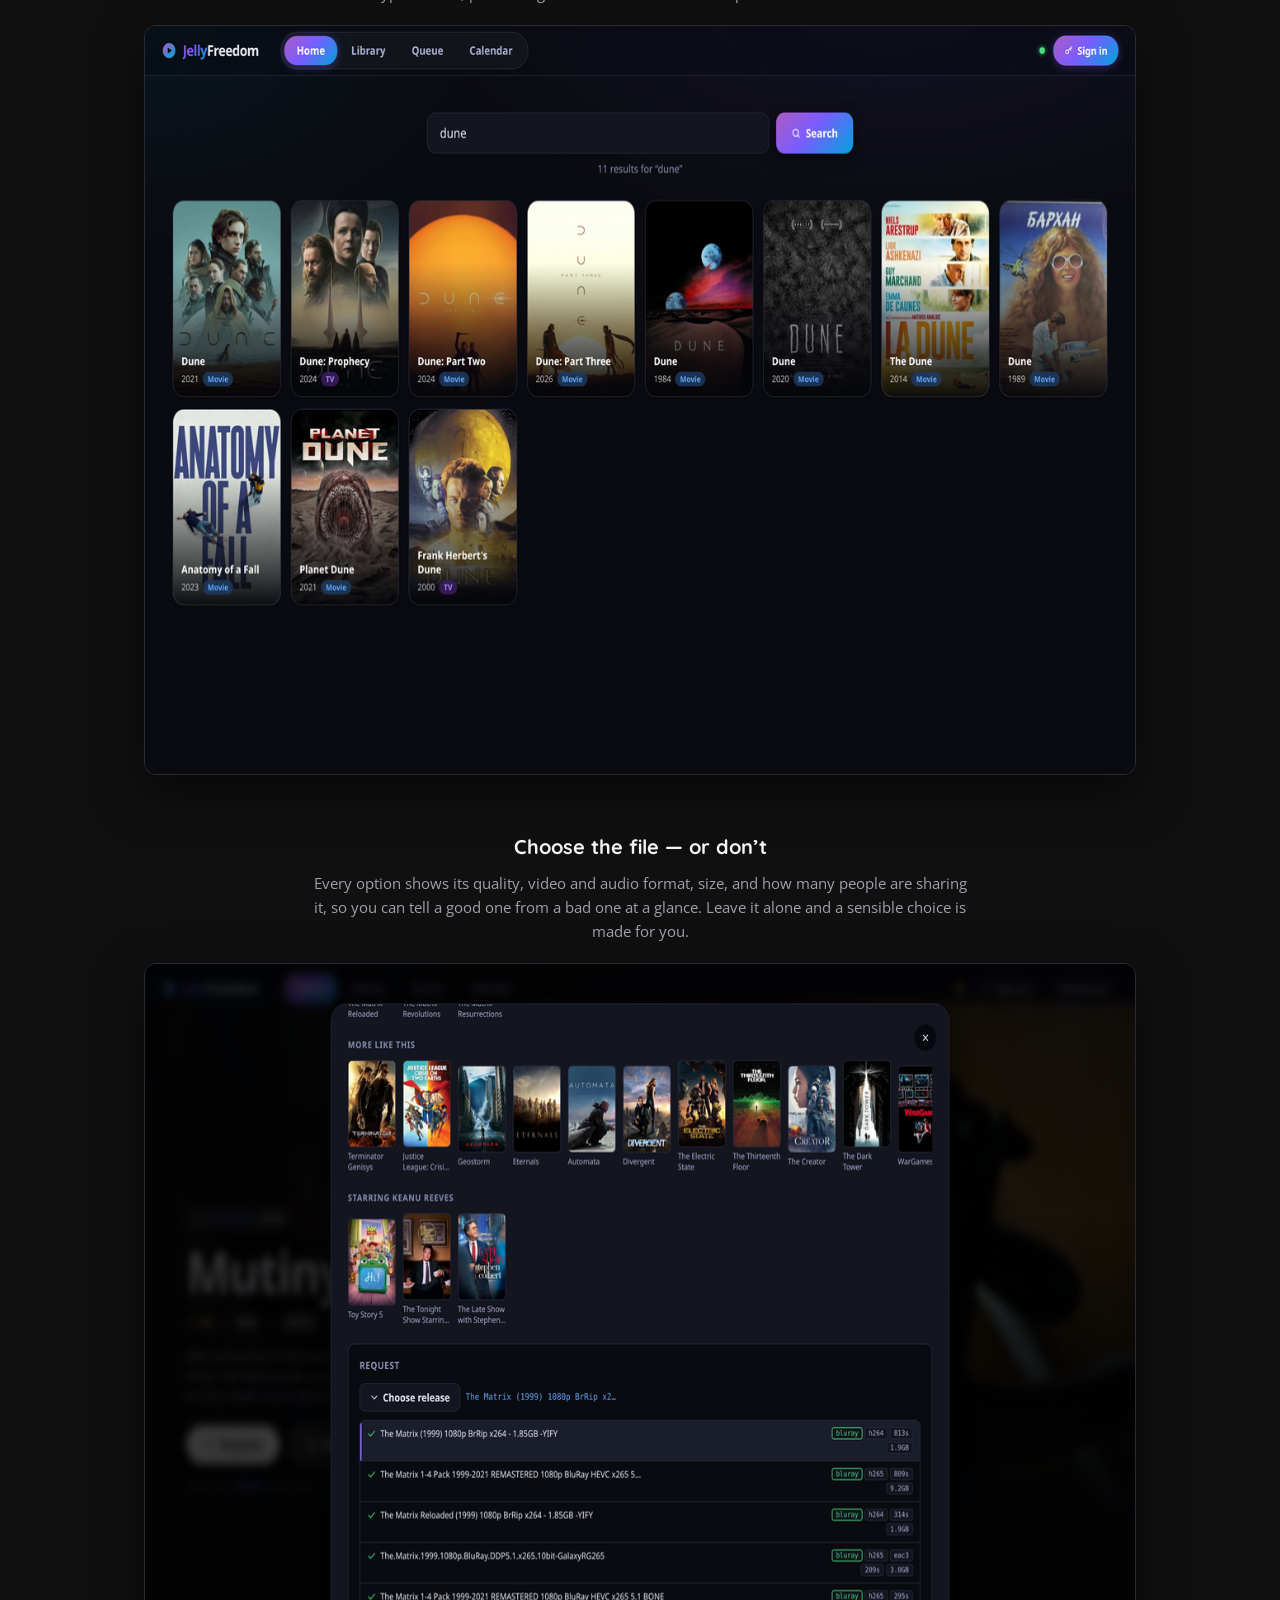
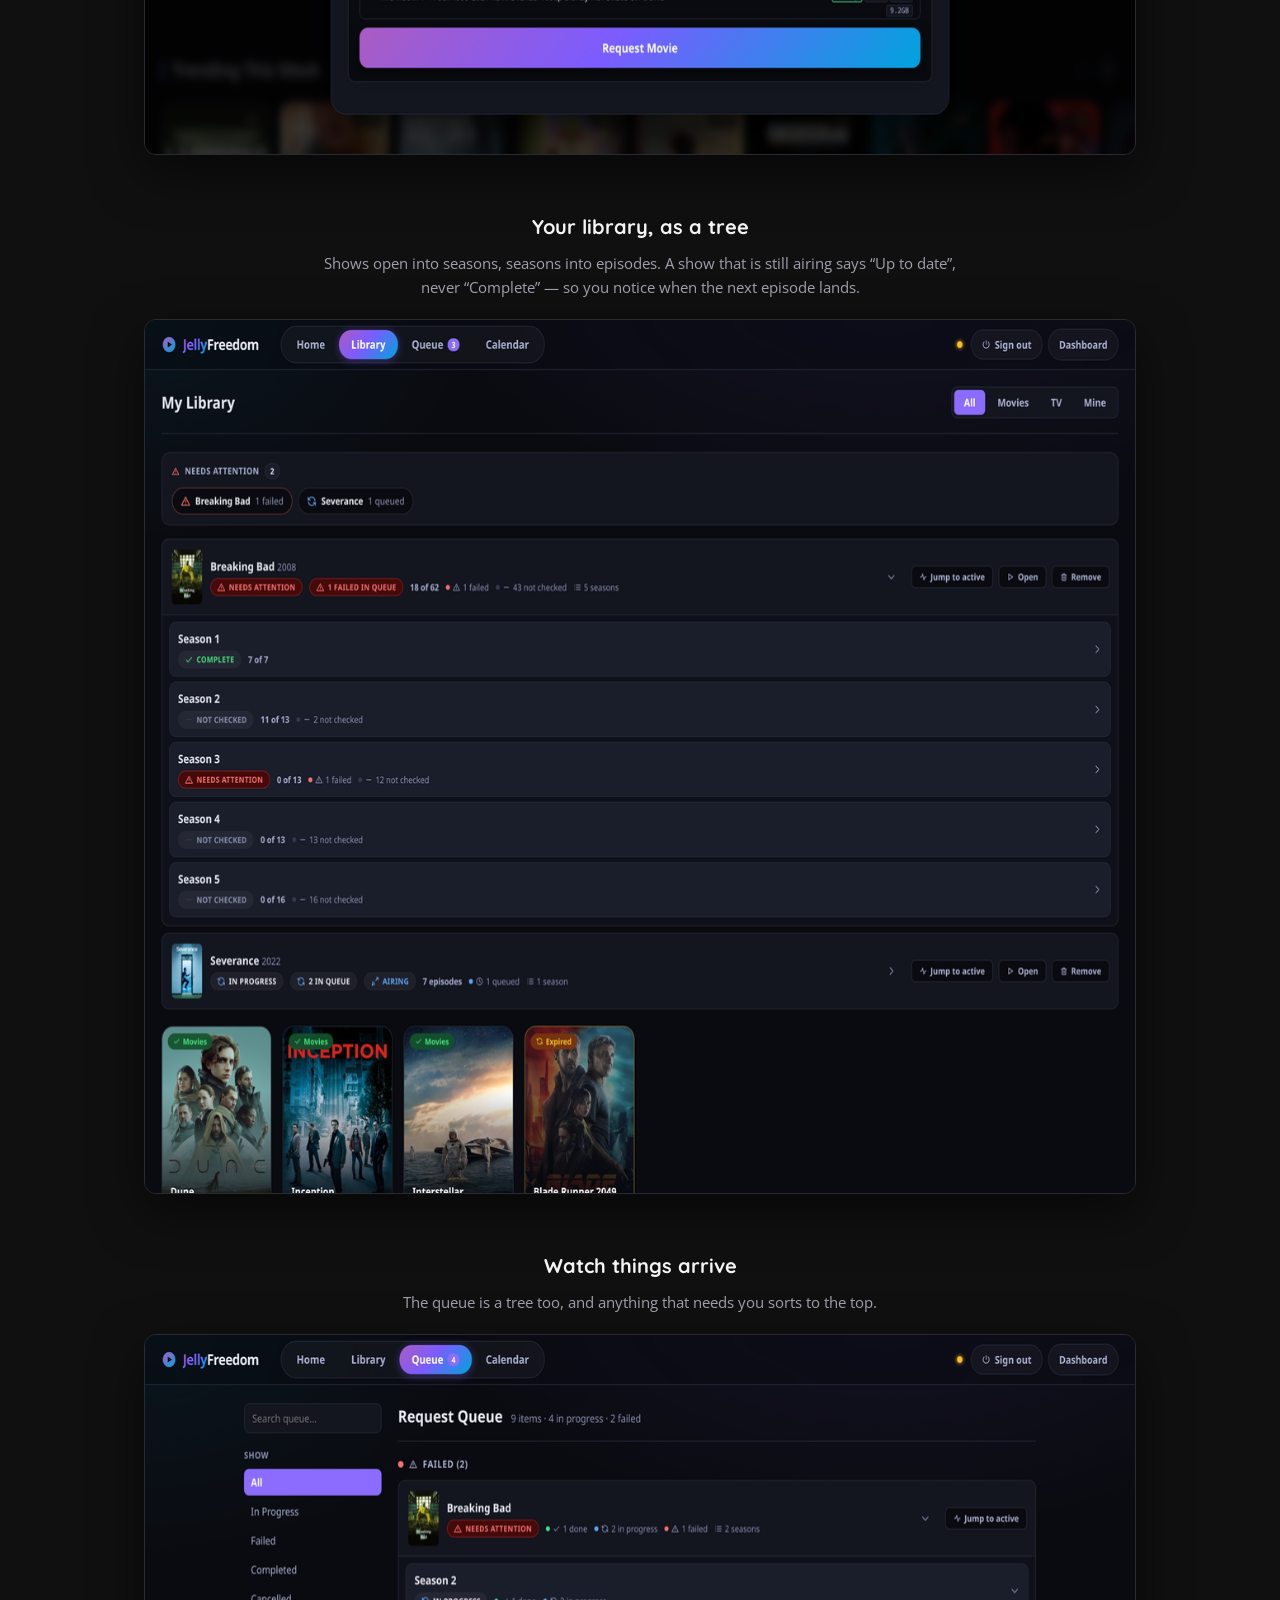
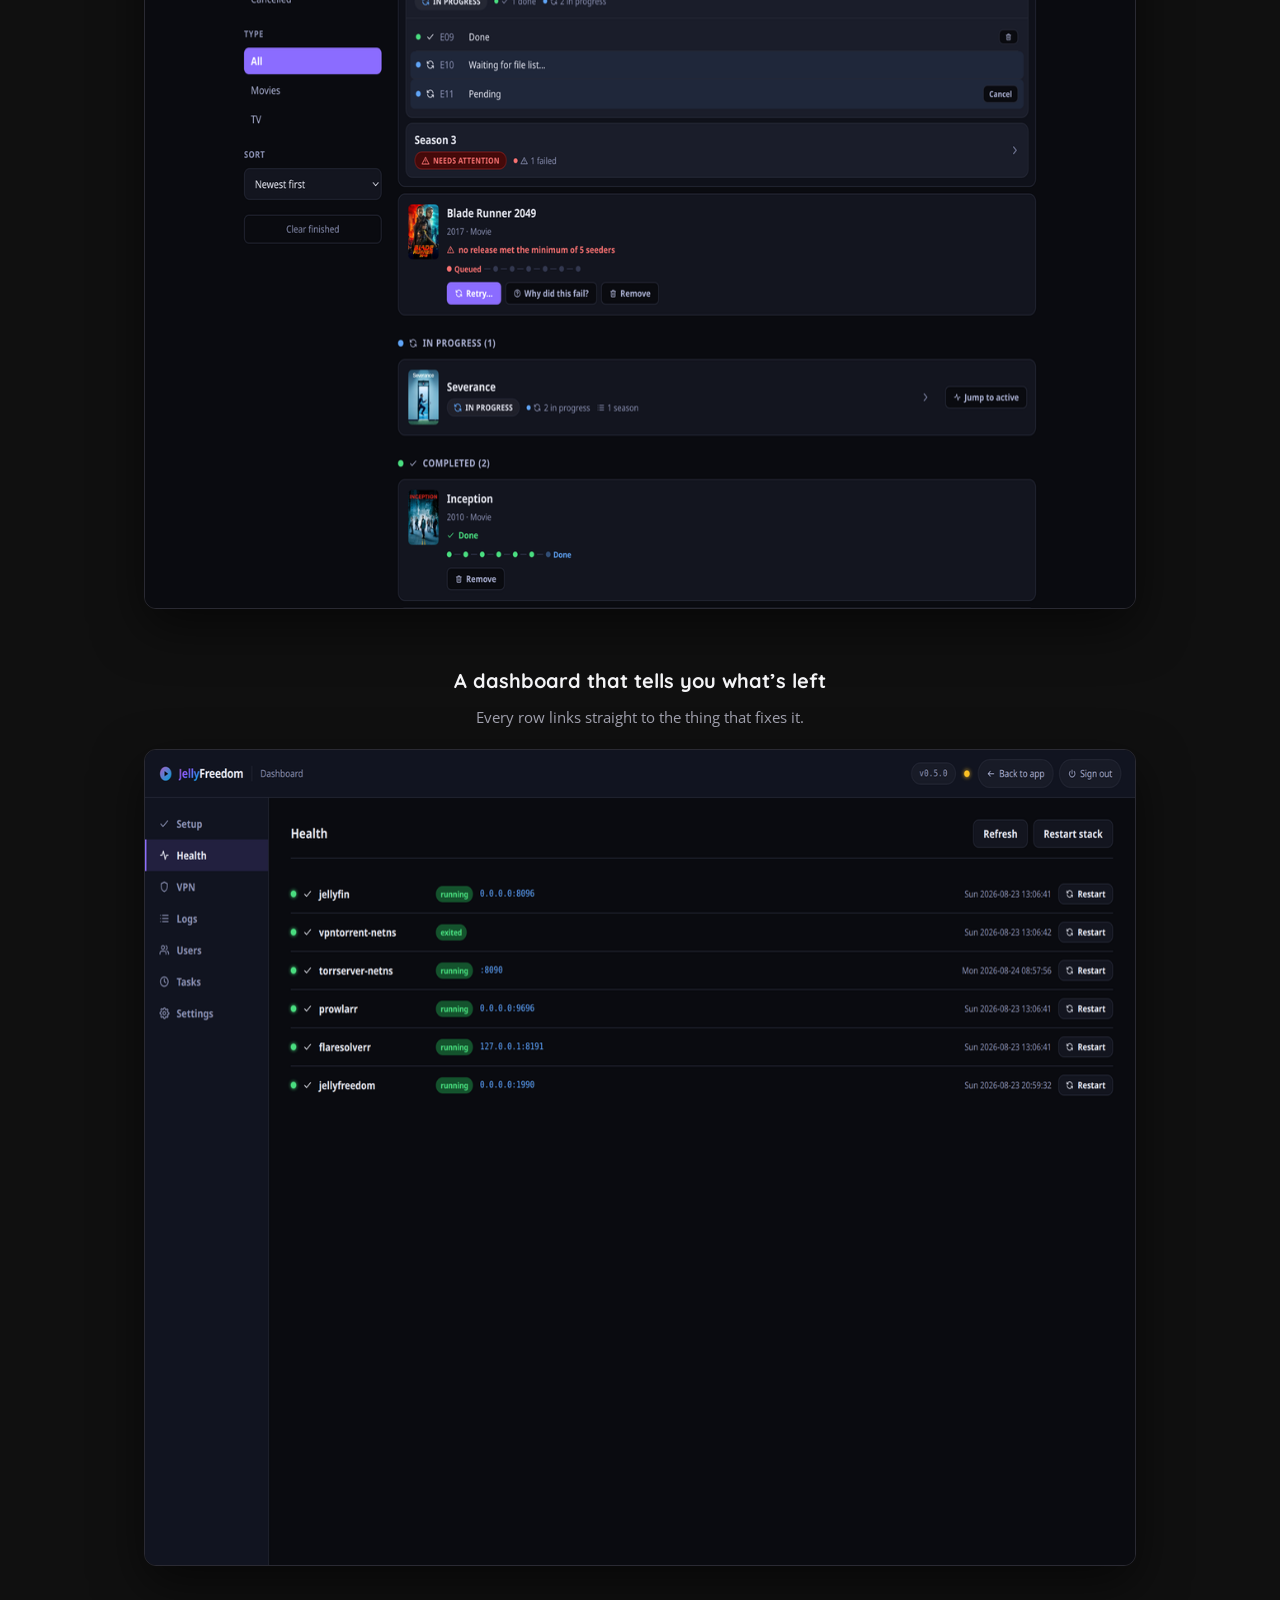
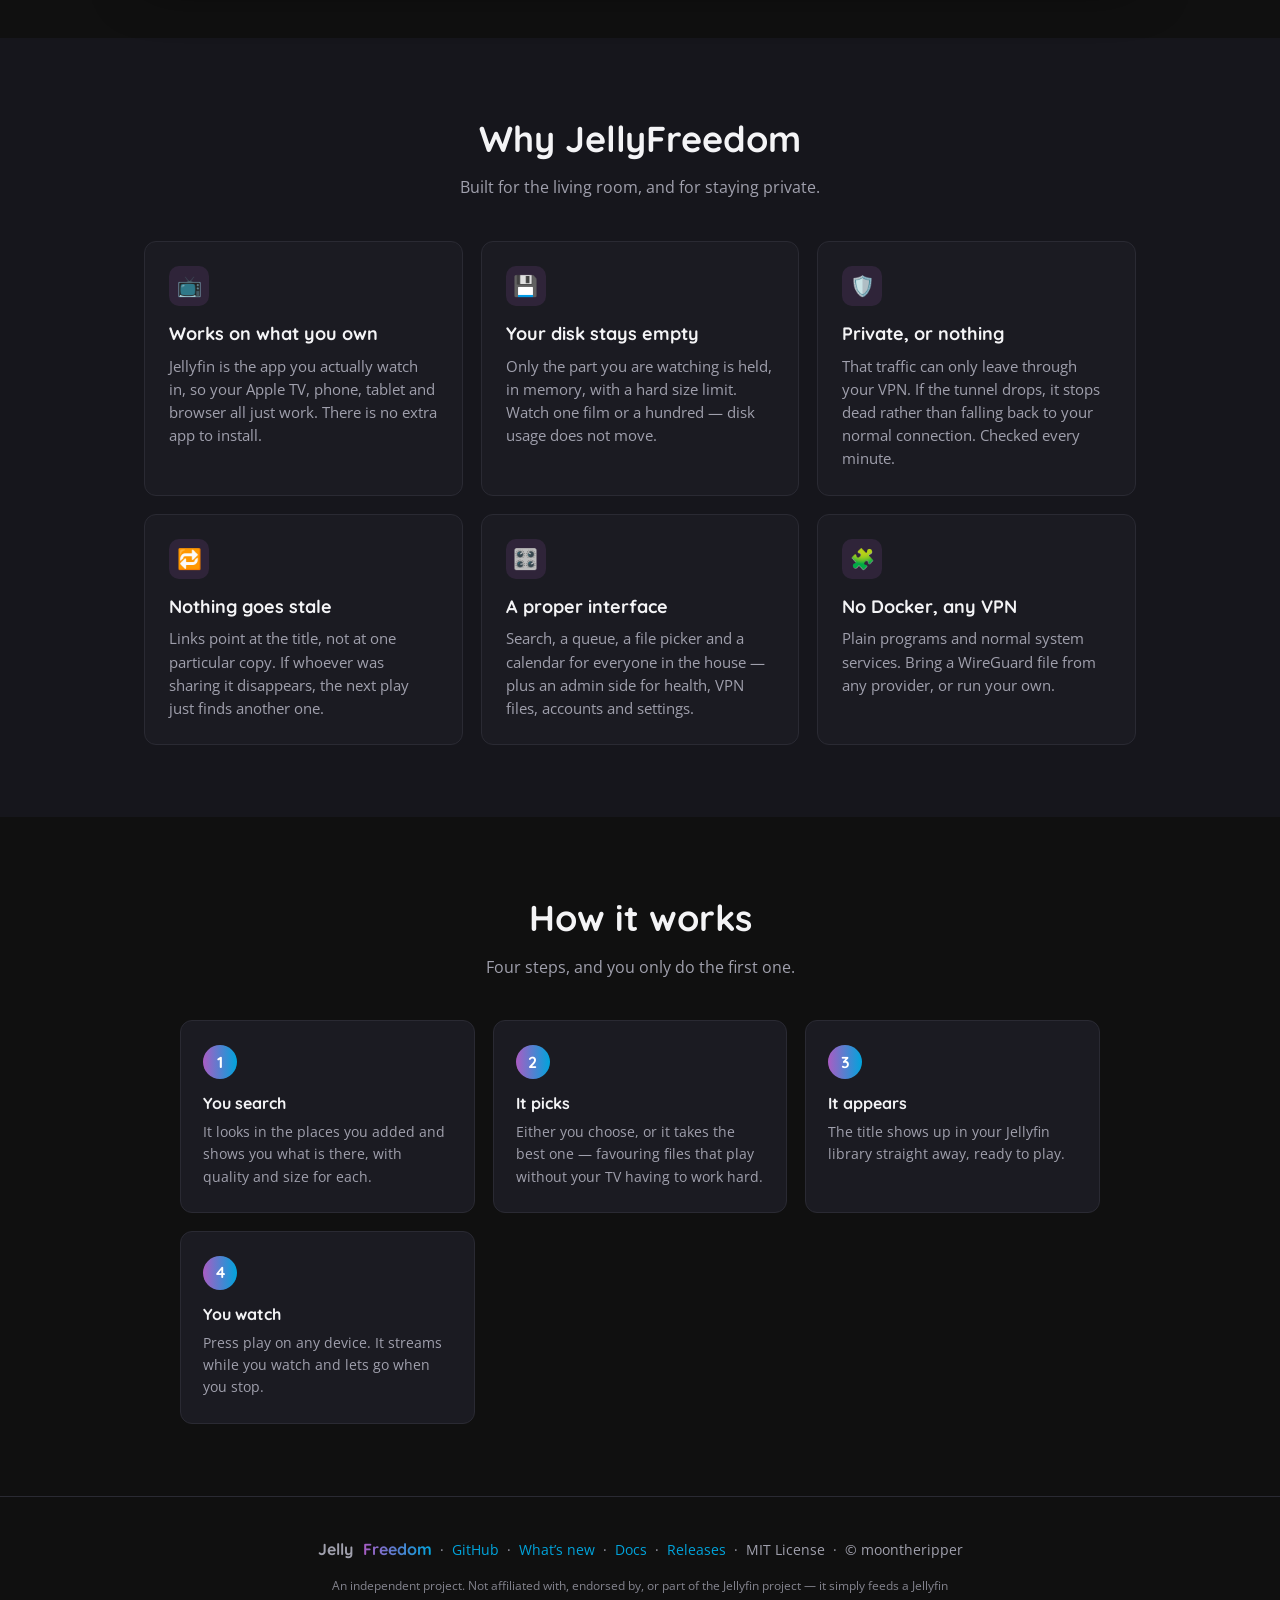
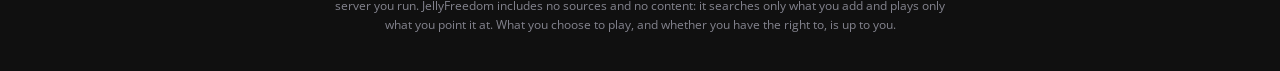
==== commit ceb4b0e0: "Add a What's new page to the site, and post-update steps to the install docs The site had no word of" ====
--- a/docs/index.html
+++ b/docs/index.html
@@ -24,102 +24,7 @@
 <link rel="preconnect" href="https://fonts.googleapis.com">
 <link rel="preconnect" href="https://fonts.gstatic.com" crossorigin>
 <link href="https://fonts.googleapis.com/css2?family=Quicksand:wght@500;600;700&family=Open+Sans:wght@400;600&display=swap" rel="stylesheet">
-<style>
-  :root{
-    --bg:#101010; --bg2:#16161c; --surface:#1b1b22; --border:#2a2a33;
-    --text:#f4f4f6; --muted:#a0a0ad;
-    --g1:#AA5CC3; --g2:#00A4DC;
-    --grad:linear-gradient(90deg,var(--g1),var(--g2));
-  }
-  *{box-sizing:border-box;margin:0;padding:0}
-  body{background:var(--bg);color:var(--text);font-family:'Open Sans',system-ui,sans-serif;line-height:1.6;-webkit-font-smoothing:antialiased;overflow-x:hidden}
-  img,svg{max-width:100%}
-  h1,h2,h3,.brand{font-family:'Quicksand',system-ui,sans-serif;font-weight:700}
-  a{color:inherit;text-decoration:none}
-  .wrap{max-width:1040px;margin:0 auto;padding:0 24px}
-  .grad-text{background:var(--grad);-webkit-background-clip:text;background-clip:text;color:transparent}
-
-  /* nav */
-  nav{position:sticky;top:0;z-index:10;background:rgba(16,16,16,.82);backdrop-filter:blur(10px);border-bottom:1px solid var(--border)}
-  nav .wrap{display:flex;align-items:center;justify-content:space-between;height:62px}
-  .brand{display:flex;align-items:center;gap:10px;font-size:20px}
-  .brand .logo{width:26px;height:26px}
-  .nav-links{display:flex;gap:22px;align-items:center;font-size:14px}
-  .nav-links a{color:var(--muted)}.nav-links a:hover{color:var(--text)}
-  .btn{display:inline-block;padding:11px 22px;border-radius:8px;font-weight:600;font-size:14px;transition:transform .15s,box-shadow .15s}
-  .btn-primary{background:var(--grad);color:#fff;box-shadow:0 6px 22px rgba(120,80,200,.35)}
-  .btn-primary:hover{transform:translateY(-2px);box-shadow:0 10px 30px rgba(120,80,200,.5)}
-  .btn-ghost{border:1px solid var(--border);color:var(--text)}.btn-ghost:hover{border-color:var(--g2)}
-
-  .sub-small{font-size:15px;color:var(--muted);margin-top:14px}
-
-  /* screenshots */
-  .shots{display:flex;flex-direction:column;gap:56px;margin-top:8px}
-  .shot{text-align:center}
-  .shot img{width:100%;border-radius:12px;border:1px solid var(--border);
-            box-shadow:0 18px 50px rgba(0,0,0,.55);display:block}
-  .shot h3{font-size:20px;margin-bottom:8px}
-  .shot p{color:var(--muted);max-width:660px;margin:0 auto 20px;font-size:15px}
-
-  /* hero */
-  header.hero{position:relative;text-align:center;padding:96px 0 84px;overflow:hidden}
-  header.hero::before{content:"";position:absolute;inset:-40% 0 auto 0;height:520px;
-    background:radial-gradient(60% 60% at 50% 0%,rgba(170,92,195,.22),transparent 70%),
-               radial-gradient(50% 50% at 75% 10%,rgba(0,164,220,.18),transparent 70%);z-index:0}
-  header.hero .wrap{position:relative;z-index:1}
-  .hero-logo{width:74px;height:74px;margin:0 auto 22px;display:block}
-  header.hero h1{font-size:clamp(38px,6vw,64px);line-height:1.05;letter-spacing:-1px}
-  header.hero p.sub{margin:18px auto 0;max-width:620px;font-size:clamp(16px,2vw,20px);color:var(--muted)}
-  .cta{display:flex;gap:14px;justify-content:center;margin-top:34px;flex-wrap:wrap}
-  .pill{display:inline-block;margin-bottom:22px;padding:5px 14px;border:1px solid var(--border);border-radius:999px;font-size:12.5px;color:var(--muted)}
-
-  /* install */
-  section{padding:72px 0}
-  .section-title{text-align:center;font-size:clamp(26px,4vw,36px);margin-bottom:8px}
-  .section-sub{text-align:center;color:var(--muted);margin-bottom:40px}
-  .code{position:relative;max-width:760px;margin:0 auto;background:#0c0c10;border:1px solid var(--border);border-radius:10px;padding:18px 20px;font-family:ui-monospace,Menlo,Consolas,monospace;font-size:14px;overflow-x:auto}
-  .code .prompt{color:var(--g1)}
-  .copy{position:absolute;top:10px;right:10px;background:var(--surface);border:1px solid var(--border);color:var(--muted);border-radius:6px;padding:5px 10px;font-size:12px;cursor:pointer}
-  .copy:hover{color:var(--text);border-color:var(--g2)}
-  .install-note{text-align:center;color:var(--muted);font-size:13.5px;margin-top:16px}
-
-  /* features */
-  .alt{background:var(--bg2)}
-  .grid{display:grid;grid-template-columns:repeat(auto-fit,minmax(280px,1fr));gap:18px}
-  .card{background:var(--surface);border:1px solid var(--border);border-radius:12px;padding:24px;transition:transform .15s,border-color .15s}
-  .card:hover{transform:translateY(-3px);border-color:rgba(0,164,220,.5)}
-  .card .ico{width:40px;height:40px;border-radius:10px;display:grid;place-items:center;background:rgba(170,92,195,.14);margin-bottom:14px;font-size:20px}
-  .card h3{font-size:18px;margin-bottom:6px}
-  .card p{color:var(--muted);font-size:14.5px}
-
-  /* steps */
-  .steps{counter-reset:s;display:grid;grid-template-columns:repeat(auto-fit,minmax(220px,1fr));gap:18px;max-width:920px;margin:0 auto}
-  .step{position:relative;background:var(--surface);border:1px solid var(--border);border-radius:12px;padding:24px 22px}
-  .step::before{counter-increment:s;content:counter(s);display:grid;place-items:center;width:34px;height:34px;border-radius:50%;background:var(--grad);color:#fff;font-family:'Quicksand';font-weight:700;margin-bottom:12px}
-  .step h3{font-size:16px;margin-bottom:4px}.step p{color:var(--muted);font-size:14px}
-
-  footer{border-top:1px solid var(--border);padding:40px 0;text-align:center;color:var(--muted);font-size:13.5px}
-  footer a{color:var(--g2)}
-  .disclaimer{margin-top:14px;font-size:12px;opacity:.8;max-width:620px;margin-left:auto;margin-right:auto}
-
-  /* ── Responsive ─────────────────────────────────────────────────────── */
-  @media (max-width: 720px){
-    .wrap{padding:0 18px}
-    nav .wrap{height:auto;flex-direction:column;align-items:flex-start;gap:8px;padding-top:12px;padding-bottom:12px}
-    .nav-links{flex-wrap:wrap;gap:14px;width:100%}
-    header.hero{padding:64px 0 56px}
-    section{padding:52px 0}
-    .code{font-size:12.5px;padding:16px 14px;padding-top:44px}
-    .copy{top:8px;left:14px;right:auto}
-    .cta{flex-direction:column;align-items:stretch}
-    .cta .btn{text-align:center}
-    .grid,.steps{grid-template-columns:1fr}
-  }
-  @media (max-width: 400px){
-    .brand{font-size:17px}
-    .nav-links{font-size:13px;gap:12px}
-  }
-</style>
+<link rel="stylesheet" href="site.css">
 </head>
 <body>
 
@@ -139,12 +44,15 @@
     <a href="#look">Screenshots</a>
     <a href="#features">Features</a>
     <a href="#how">How</a>
+    <a href="whats-new.html">What&rsquo;s new</a>
+    <a href="https://github.com/MoonTheRipper/JellyFreedom/tree/main/docs#readme" target="_blank" rel="noopener">Docs</a>
     <a href="https://github.com/MoonTheRipper/JellyFreedom" target="_blank" rel="noopener">GitHub ↗</a>
   </span>
 </div></nav>
 
 <header class="hero"><div class="wrap">
   <svg class="hero-logo" viewBox="0 0 24 24" fill="url(#jf)"><path d="M12 2a10 10 0 100 20 10 10 0 000-20zm-2 6.2l6.5 3.8L10 15.8V8.2z"/></svg>
+  <a class="pill pill-new" href="whats-new.html"><b>New in 0.8.0</b> · Works with Jellyfin 12 &rarr;</a><br>
   <span class="pill">Self-hosted · Your own sources · No Docker</span>
   <h1>Watch it straight away, in <span class="grad-text">Jellyfin</span></h1>
   <p class="sub">Search, pick the file you want, press play. It appears in your Jellyfin
@@ -166,6 +74,7 @@
     <span class="prompt" aria-hidden="true">$</span> <code id="install-cmd">curl -fsSL https://github.com/MoonTheRipper/JellyFreedom/releases/latest/download/get.sh | sudo bash</code>
   </div>
   <p class="install-note">Then open <code>http://&lt;your-server&gt;:1990/dashboard/</code>, create your account, and upload a WireGuard file from whichever VPN you use. Until you do, nothing will transfer at all &mdash; that is deliberate.</p>
+  <p class="install-note">Already installed? Update with <code>sudo jellyfreedom --update</code> &mdash; see <a href="whats-new.html" style="color:var(--g2)">what&rsquo;s new</a>.</p>
 </div></section>
 
 <section id="look"><div class="wrap">
@@ -237,6 +146,8 @@
 <footer><div class="wrap">
   <strong class="brand" style="font-size:16px">Jelly<span class="grad-text">Freedom</span></strong>
   &nbsp;·&nbsp; <a href="https://github.com/MoonTheRipper/JellyFreedom" target="_blank" rel="noopener">GitHub</a>
+  &nbsp;·&nbsp; <a href="whats-new.html">What&rsquo;s new</a>
+  &nbsp;·&nbsp; <a href="https://github.com/MoonTheRipper/JellyFreedom/tree/main/docs#readme" target="_blank" rel="noopener">Docs</a>
   &nbsp;·&nbsp; <a href="https://github.com/MoonTheRipper/JellyFreedom/releases/latest" target="_blank" rel="noopener">Releases</a>
   &nbsp;·&nbsp; MIT License &nbsp;·&nbsp; © moontheripper
   <p class="disclaimer">An independent project. Not affiliated with, endorsed by, or part of the
@@ -245,39 +156,6 @@
   What you choose to play, and whether you have the right to, is up to you.</p>
 </div></footer>
 
-<script>
-// The install command lives in the markup once; this reads it from the DOM so
-// the two can never drift apart.
-document.addEventListener('click', function (e) {
-  var btn = e.target.closest('[data-copy-target]');
-  if (!btn) return;
-  var src = document.getElementById(btn.getAttribute('data-copy-target'));
-  if (!src) return;
-  var text = src.textContent.trim();
-  function done(ok) {
-    btn.textContent = ok ? 'Copied!' : 'Press Ctrl+C';
-    if (!ok) selectText(src);
-    setTimeout(function () { btn.textContent = 'Copy'; }, 1800);
-  }
-  // navigator.clipboard is undefined on plain http and rejects when the page
-  // is not focused, so both the missing-API and the rejection path need a
-  // fallback — otherwise the button silently does nothing.
-  if (navigator.clipboard && navigator.clipboard.writeText) {
-    navigator.clipboard.writeText(text).then(function () { done(true); },
-                                            function () { done(false); });
-  } else {
-    done(false);
-  }
-});
-function selectText(el) {
-  try {
-    var r = document.createRange();
-    r.selectNodeContents(el);
-    var sel = window.getSelection();
-    sel.removeAllRanges();
-    sel.addRange(r);
-  } catch (_) { /* selection is a convenience, not a requirement */ }
-}
-</script>
+<script src="site.js"></script>
 </body>
 </html>
--- a/docs/site.css
+++ b/docs/site.css
@@ -0,0 +1,121 @@
+:root{
+  --bg:#101010; --bg2:#16161c; --surface:#1b1b22; --border:#2a2a33;
+  --text:#f4f4f6; --muted:#a0a0ad;
+  --g1:#AA5CC3; --g2:#00A4DC;
+  --grad:linear-gradient(90deg,var(--g1),var(--g2));
+}
+*{box-sizing:border-box;margin:0;padding:0}
+body{background:var(--bg);color:var(--text);font-family:'Open Sans',system-ui,sans-serif;line-height:1.6;-webkit-font-smoothing:antialiased;overflow-x:hidden}
+img,svg{max-width:100%}
+h1,h2,h3,.brand{font-family:'Quicksand',system-ui,sans-serif;font-weight:700}
+a{color:inherit;text-decoration:none}
+.wrap{max-width:1040px;margin:0 auto;padding:0 24px}
+.grad-text{background:var(--grad);-webkit-background-clip:text;background-clip:text;color:transparent}
+
+/* nav */
+nav{position:sticky;top:0;z-index:10;background:rgba(16,16,16,.82);backdrop-filter:blur(10px);border-bottom:1px solid var(--border)}
+nav .wrap{display:flex;align-items:center;justify-content:space-between;height:62px}
+.brand{display:flex;align-items:center;gap:10px;font-size:20px}
+.brand .logo{width:26px;height:26px}
+.nav-links{display:flex;gap:22px;align-items:center;font-size:14px}
+.nav-links a{color:var(--muted)}.nav-links a:hover{color:var(--text)}
+.btn{display:inline-block;padding:11px 22px;border-radius:8px;font-weight:600;font-size:14px;transition:transform .15s,box-shadow .15s}
+.btn-primary{background:var(--grad);color:#fff;box-shadow:0 6px 22px rgba(120,80,200,.35)}
+.btn-primary:hover{transform:translateY(-2px);box-shadow:0 10px 30px rgba(120,80,200,.5)}
+.btn-ghost{border:1px solid var(--border);color:var(--text)}.btn-ghost:hover{border-color:var(--g2)}
+
+.sub-small{font-size:15px;color:var(--muted);margin-top:14px}
+
+/* screenshots */
+.shots{display:flex;flex-direction:column;gap:56px;margin-top:8px}
+.shot{text-align:center}
+.shot img{width:100%;border-radius:12px;border:1px solid var(--border);
+          box-shadow:0 18px 50px rgba(0,0,0,.55);display:block}
+.shot h3{font-size:20px;margin-bottom:8px}
+.shot p{color:var(--muted);max-width:660px;margin:0 auto 20px;font-size:15px}
+
+/* hero */
+header.hero{position:relative;text-align:center;padding:96px 0 84px;overflow:hidden}
+header.hero::before{content:"";position:absolute;inset:-40% 0 auto 0;height:520px;
+  background:radial-gradient(60% 60% at 50% 0%,rgba(170,92,195,.22),transparent 70%),
+             radial-gradient(50% 50% at 75% 10%,rgba(0,164,220,.18),transparent 70%);z-index:0}
+header.hero .wrap{position:relative;z-index:1}
+.hero-logo{width:74px;height:74px;margin:0 auto 22px;display:block}
+header.hero h1{font-size:clamp(38px,6vw,64px);line-height:1.05;letter-spacing:-1px}
+header.hero p.sub{margin:18px auto 0;max-width:620px;font-size:clamp(16px,2vw,20px);color:var(--muted)}
+.cta{display:flex;gap:14px;justify-content:center;margin-top:34px;flex-wrap:wrap}
+.pill{display:inline-block;margin-bottom:22px;padding:5px 14px;border:1px solid var(--border);border-radius:999px;font-size:12.5px;color:var(--muted)}
+
+/* install */
+section{padding:72px 0}
+.section-title{text-align:center;font-size:clamp(26px,4vw,36px);margin-bottom:8px}
+.section-sub{text-align:center;color:var(--muted);margin-bottom:40px}
+.code{position:relative;max-width:760px;margin:0 auto;background:#0c0c10;border:1px solid var(--border);border-radius:10px;padding:18px 20px;font-family:ui-monospace,Menlo,Consolas,monospace;font-size:14px;overflow-x:auto}
+.code .prompt{color:var(--g1)}
+.copy{position:absolute;top:10px;right:10px;background:var(--surface);border:1px solid var(--border);color:var(--muted);border-radius:6px;padding:5px 10px;font-size:12px;cursor:pointer}
+.copy:hover{color:var(--text);border-color:var(--g2)}
+.install-note{text-align:center;color:var(--muted);font-size:13.5px;margin-top:16px}
+
+/* features */
+.alt{background:var(--bg2)}
+.grid{display:grid;grid-template-columns:repeat(auto-fit,minmax(280px,1fr));gap:18px}
+.card{background:var(--surface);border:1px solid var(--border);border-radius:12px;padding:24px;transition:transform .15s,border-color .15s}
+.card:hover{transform:translateY(-3px);border-color:rgba(0,164,220,.5)}
+.card .ico{width:40px;height:40px;border-radius:10px;display:grid;place-items:center;background:rgba(170,92,195,.14);margin-bottom:14px;font-size:20px}
+.card h3{font-size:18px;margin-bottom:6px}
+.card p{color:var(--muted);font-size:14.5px}
+
+/* steps */
+.steps{counter-reset:s;display:grid;grid-template-columns:repeat(auto-fit,minmax(220px,1fr));gap:18px;max-width:920px;margin:0 auto}
+.step{position:relative;background:var(--surface);border:1px solid var(--border);border-radius:12px;padding:24px 22px}
+.step::before{counter-increment:s;content:counter(s);display:grid;place-items:center;width:34px;height:34px;border-radius:50%;background:var(--grad);color:#fff;font-family:'Quicksand';font-weight:700;margin-bottom:12px}
+.step h3{font-size:16px;margin-bottom:4px}.step p{color:var(--muted);font-size:14px}
+
+footer{border-top:1px solid var(--border);padding:40px 0;text-align:center;color:var(--muted);font-size:13.5px}
+footer a{color:var(--g2)}
+footer .brand{display:inline-flex}
+.disclaimer{margin-top:14px;font-size:12px;opacity:.8;max-width:620px;margin-left:auto;margin-right:auto}
+
+/* hero release badge */
+.pill-new{border-color:rgba(0,164,220,.45);color:var(--text)}
+.pill-new:hover{border-color:var(--g2)}
+.pill-new b{color:var(--g2);font-weight:600}
+
+/* What's new */
+.page{padding:64px 0 24px}
+.page h1{font-size:clamp(32px,5vw,46px);line-height:1.1;letter-spacing:-.5px;text-align:center}
+.page .lead{text-align:center;color:var(--muted);margin:12px auto 0;max-width:620px}
+.release{max-width:760px;margin:44px auto 0;background:var(--surface);border:1px solid var(--border);border-radius:12px;padding:30px 30px 26px}
+.release-head{display:flex;align-items:baseline;justify-content:space-between;gap:12px;flex-wrap:wrap;margin-bottom:14px}
+.release-head h2{font-size:24px}
+.release-head time{color:var(--muted);font-size:14px}
+.release h3{font-size:16px;margin:24px 0 8px}
+.release p,.release li{color:var(--muted);font-size:15px}
+.release ul{padding-left:20px}.release li{margin:6px 0}
+.release li b,.release p b{color:var(--text);font-weight:600}
+.release .code{margin:10px 0 0;max-width:none}
+.release code,.install-note code{font-family:ui-monospace,Menlo,Consolas,monospace;font-size:.92em}
+.release a,.more a{color:var(--g2)}
+.more{text-align:center;color:var(--muted);font-size:14.5px;margin:28px 0 48px}
+
+@media (max-width: 720px){
+  .release{padding:22px 18px}
+}
+
+/* ── Responsive ─────────────────────────────────────────────────────── */
+@media (max-width: 720px){
+  .wrap{padding:0 18px}
+  nav .wrap{height:auto;flex-direction:column;align-items:flex-start;gap:8px;padding-top:12px;padding-bottom:12px}
+  .nav-links{flex-wrap:wrap;gap:14px;width:100%}
+  header.hero{padding:64px 0 56px}
+  section{padding:52px 0}
+  .code{font-size:12.5px;padding:16px 14px;padding-top:44px}
+  .copy{top:8px;left:14px;right:auto}
+  .cta{flex-direction:column;align-items:stretch}
+  .cta .btn{text-align:center}
+  .grid,.steps{grid-template-columns:1fr}
+}
+@media (max-width: 400px){
+  .brand{font-size:17px}
+  .nav-links{font-size:13px;gap:12px}
+}
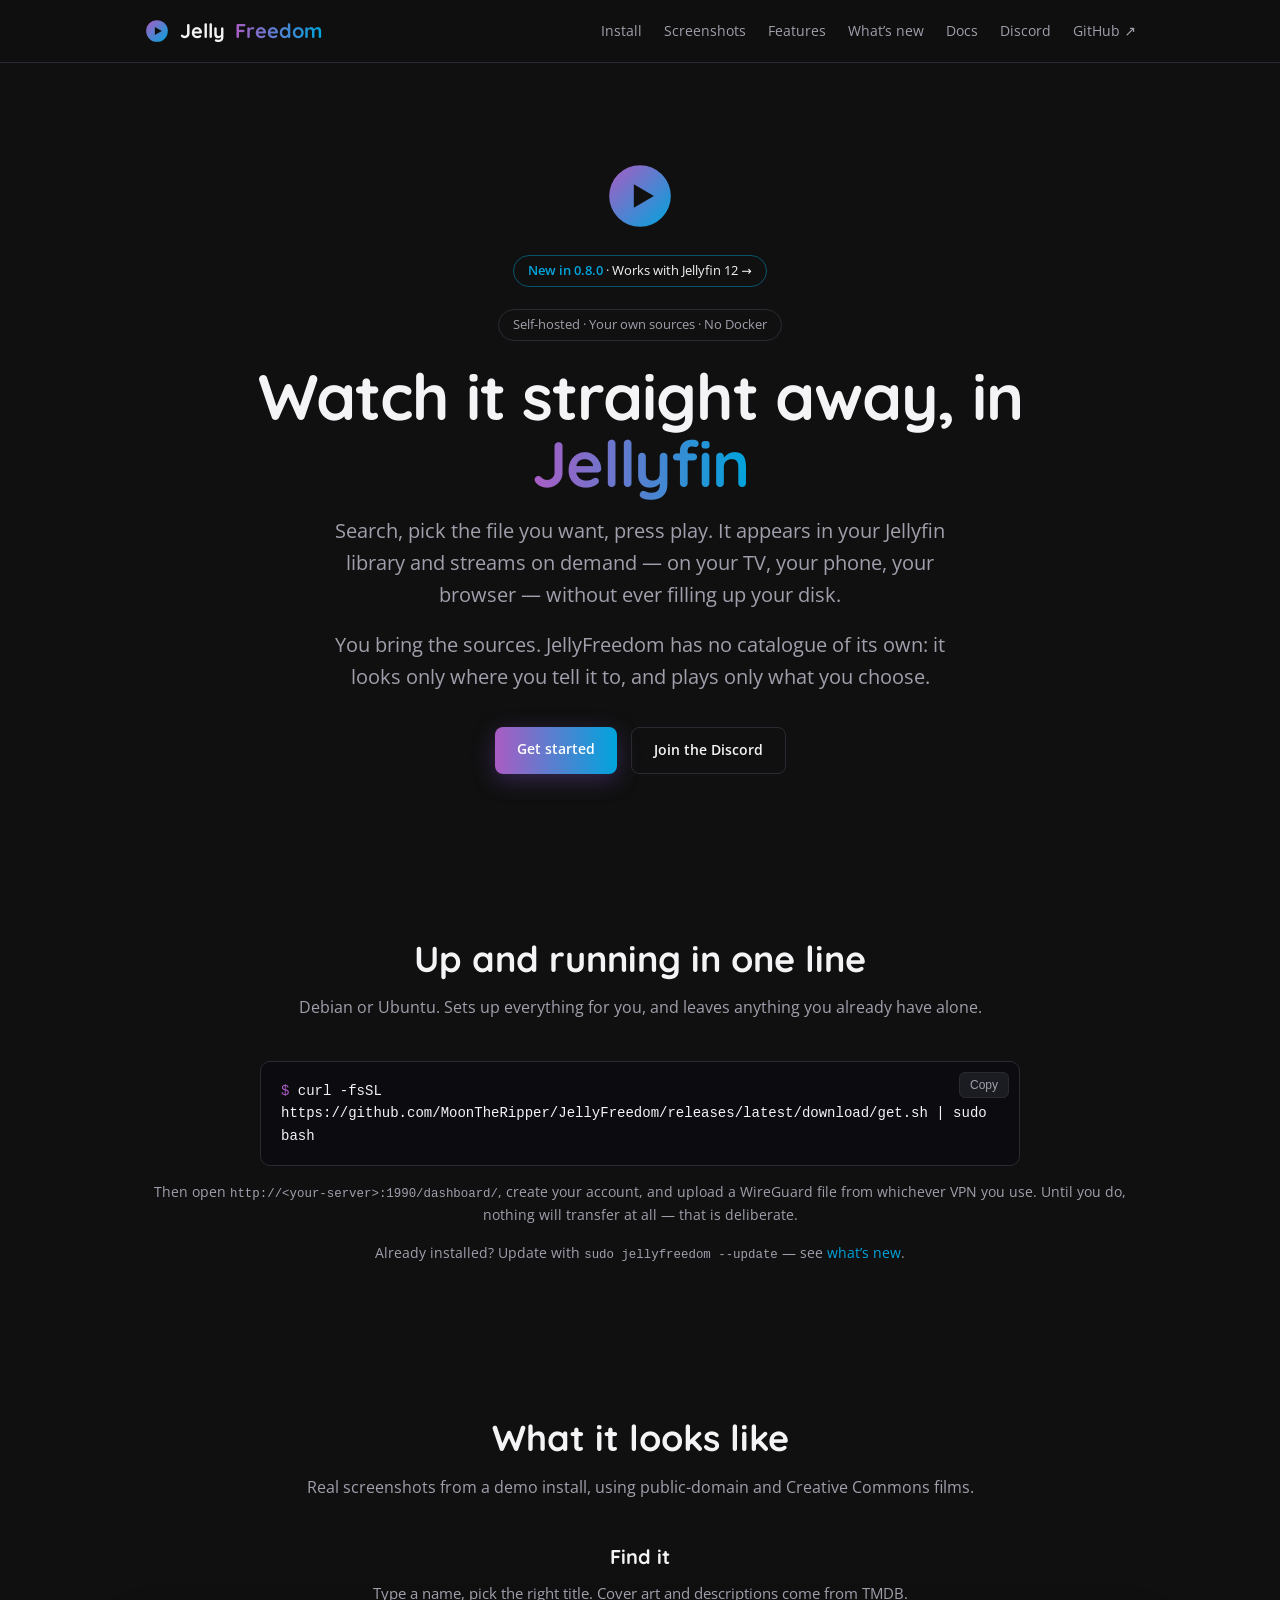
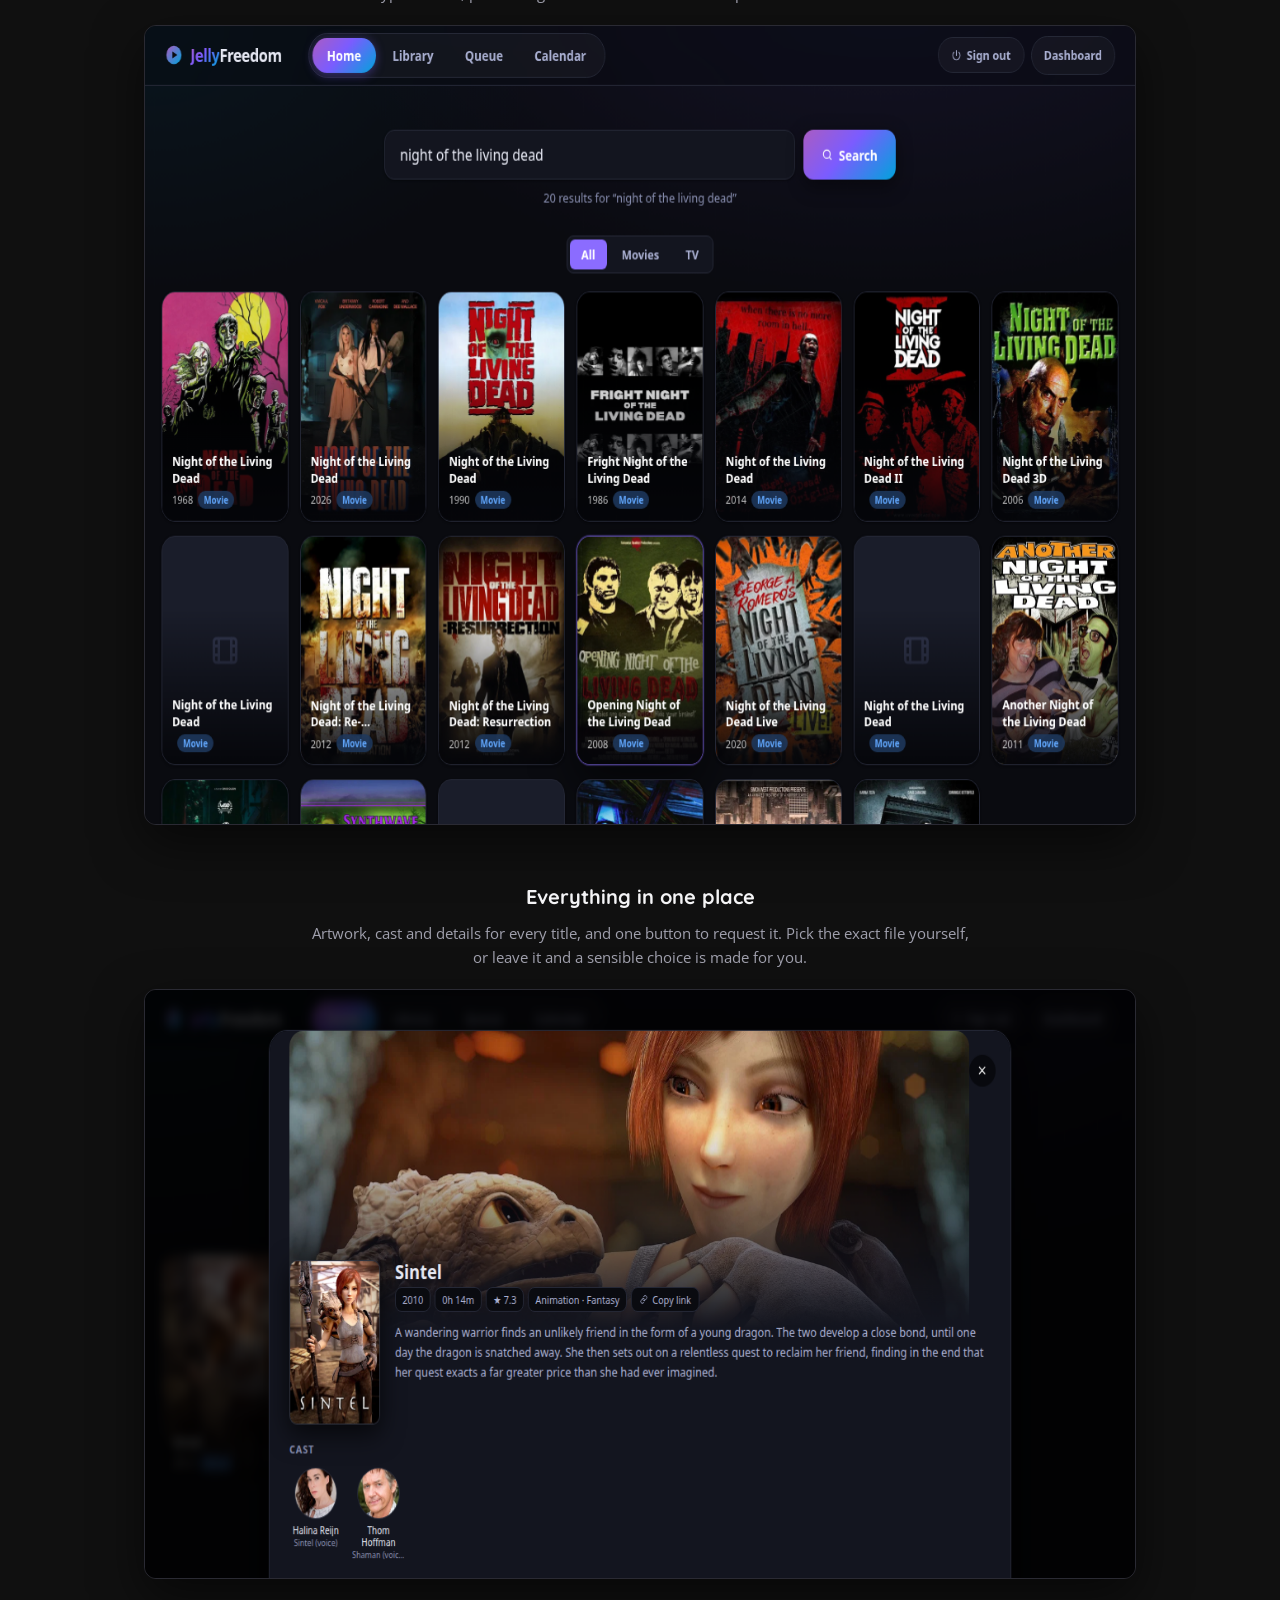
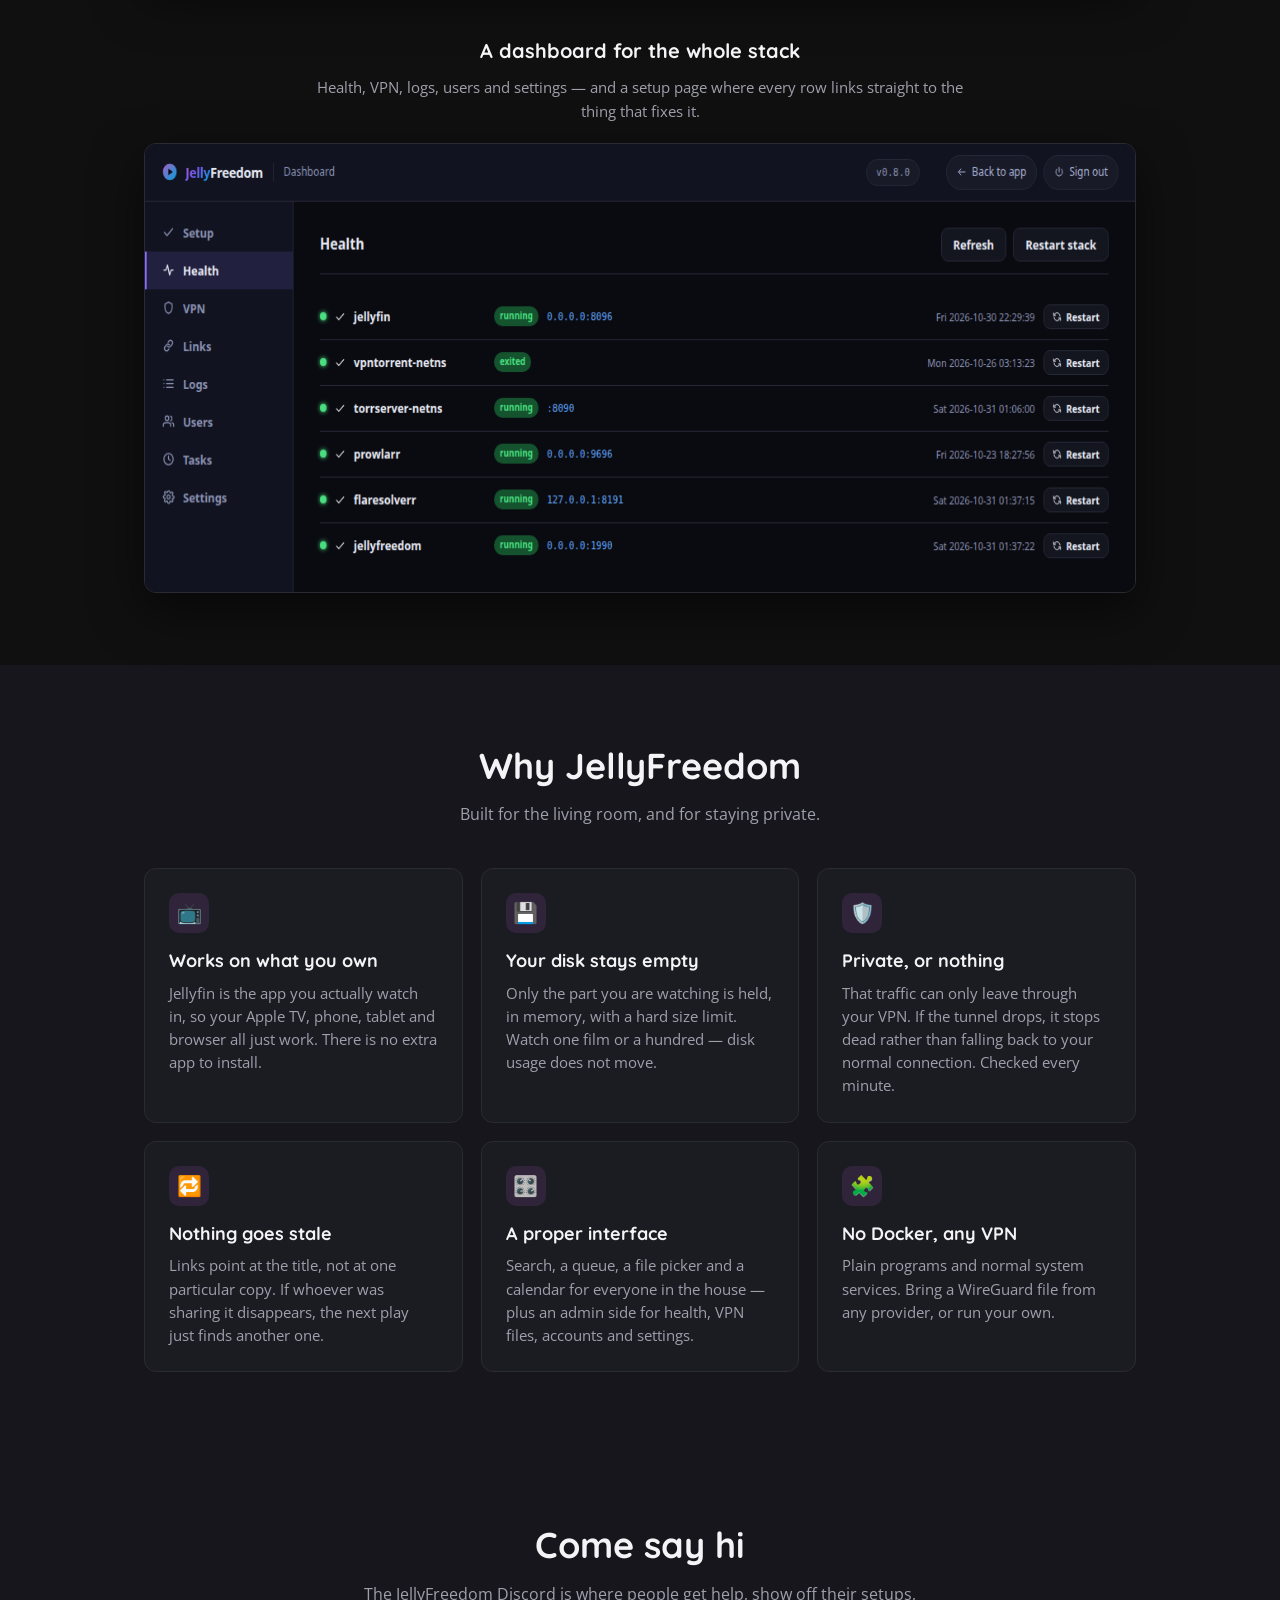
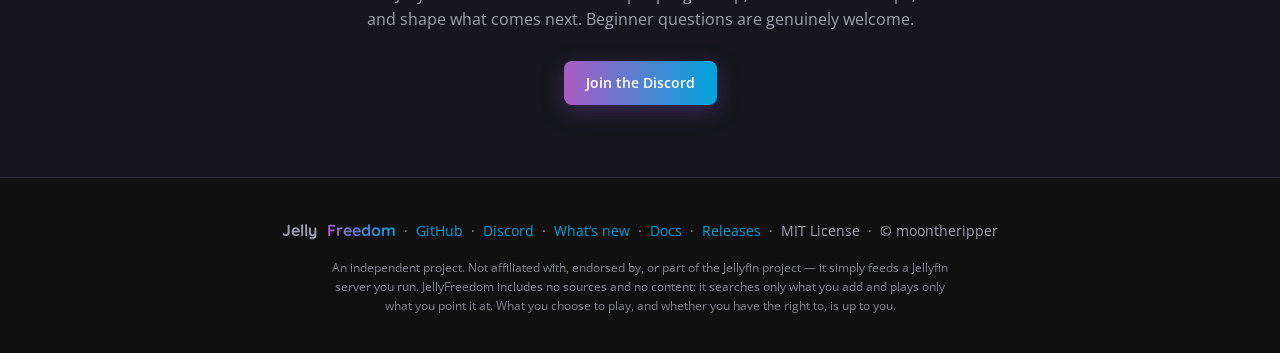
==== commit 54ad78ba: "Site: add the Discord, new screenshots, simpler layout - Discord invite in the nav, hero, a short "C" ====
--- a/docs/index.html
+++ b/docs/index.html
@@ -43,9 +43,9 @@
     <a href="#install">Install</a>
     <a href="#look">Screenshots</a>
     <a href="#features">Features</a>
-    <a href="#how">How</a>
     <a href="whats-new.html">What&rsquo;s new</a>
-    <a href="https://github.com/MoonTheRipper/JellyFreedom/tree/main/docs#readme" target="_blank" rel="noopener">Docs</a>
+    <a href="https://github.com/MoonTheRipper/JellyFreedom/blob/main/docs/install.md" target="_blank" rel="noopener">Docs</a>
+    <a href="https://discord.gg/DkXgr22Aan" target="_blank" rel="noopener">Discord</a>
     <a href="https://github.com/MoonTheRipper/JellyFreedom" target="_blank" rel="noopener">GitHub ↗</a>
   </span>
 </div></nav>
@@ -62,7 +62,7 @@
   it looks only where you tell it to, and plays only what you choose.</p>
   <div class="cta">
     <a class="btn btn-primary" href="#install">Get started</a>
-    <a class="btn btn-ghost" href="https://github.com/MoonTheRipper/JellyFreedom" target="_blank" rel="noopener">View on GitHub</a>
+    <a class="btn btn-ghost" href="https://discord.gg/DkXgr22Aan" target="_blank" rel="noopener">Join the Discord</a>
   </div>
 </div></header>
 
@@ -79,41 +79,27 @@
 
 <section id="look"><div class="wrap">
   <h2 class="section-title">What it looks like</h2>
-  <p class="section-sub">Real screenshots — nothing here is a mockup.</p>
+  <p class="section-sub">Real screenshots from a demo install, using public-domain and Creative Commons films.</p>
   <div class="shots">
 
     <div class="shot">
       <h3>Find it</h3>
       <p>Type a name, pick the right title. Cover art and descriptions come from TMDB.</p>
-      <img src="img/search.png" alt="The search page, showing results as cover art" loading="lazy" width="1200" height="750">
+      <img src="img/search.png" alt="The search page, showing results as cover art" loading="lazy" width="1200" height="800">
     </div>
 
     <div class="shot">
-      <h3>Choose the file — or don&rsquo;t</h3>
-      <p>Every option shows its quality, video and audio format, size, and how many people are
-      sharing it, so you can tell a good one from a bad one at a glance. Leave it alone and a
-      sensible choice is made for you.</p>
-      <img src="img/choose-release.png" alt="Choosing which file to play, with quality and size shown for each option" loading="lazy" width="1200" height="792">
+      <h3>Everything in one place</h3>
+      <p>Artwork, cast and details for every title, and one button to request it. Pick the exact
+      file yourself, or leave it and a sensible choice is made for you.</p>
+      <img src="img/title.png" alt="A title's page, with its artwork, details and cast" loading="lazy" width="1200" height="590">
     </div>
 
     <div class="shot">
-      <h3>Your library, as a tree</h3>
-      <p>Shows open into seasons, seasons into episodes. A show that is still airing says
-      &ldquo;Up to date&rdquo;, never &ldquo;Complete&rdquo; &mdash; so you notice when the next
-      episode lands.</p>
-      <img src="img/library.png" alt="The library, showing shows expanding into seasons and episodes" loading="lazy" width="1200" height="875">
-    </div>
-
-    <div class="shot">
-      <h3>Watch things arrive</h3>
-      <p>The queue is a tree too, and anything that needs you sorts to the top.</p>
-      <img src="img/queue.png" alt="The request queue, grouped by show and season" loading="lazy" width="1200" height="875">
-    </div>
-
-    <div class="shot">
-      <h3>A dashboard that tells you what&rsquo;s left</h3>
-      <p>Every row links straight to the thing that fixes it.</p>
-      <img src="img/dashboard.png" alt="The setup dashboard, listing each component and whether it is ready" loading="lazy" width="1200" height="817">
+      <h3>A dashboard for the whole stack</h3>
+      <p>Health, VPN, logs, users and settings &mdash; and a setup page where every row links
+      straight to the thing that fixes it.</p>
+      <img src="img/dashboard.png" alt="The dashboard's health page, showing every service running" loading="lazy" width="1200" height="450">
     </div>
 
   </div>
@@ -132,22 +118,19 @@
   </div>
 </div></section>
 
-<section id="how"><div class="wrap">
-  <h2 class="section-title">How it works</h2>
-  <p class="section-sub">Four steps, and you only do the first one.</p>
-  <div class="steps">
-    <div class="step"><h3>You search</h3><p>It looks in the places you added and shows you what is there, with quality and size for each.</p></div>
-    <div class="step"><h3>It picks</h3><p>Either you choose, or it takes the best one &mdash; favouring files that play without your TV having to work hard.</p></div>
-    <div class="step"><h3>It appears</h3><p>The title shows up in your Jellyfin library straight away, ready to play.</p></div>
-    <div class="step"><h3>You watch</h3><p>Press play on any device. It streams while you watch and lets go when you stop.</p></div>
-  </div>
+<section id="community" class="alt"><div class="wrap community">
+  <h2 class="section-title">Come say hi</h2>
+  <p class="section-sub">The JellyFreedom Discord is where people get help, show off their setups,
+  and shape what comes next. Beginner questions are genuinely welcome.</p>
+  <a class="btn btn-primary" href="https://discord.gg/DkXgr22Aan" target="_blank" rel="noopener">Join the Discord</a>
 </div></section>
 
 <footer><div class="wrap">
   <strong class="brand" style="font-size:16px">Jelly<span class="grad-text">Freedom</span></strong>
   &nbsp;·&nbsp; <a href="https://github.com/MoonTheRipper/JellyFreedom" target="_blank" rel="noopener">GitHub</a>
+  &nbsp;·&nbsp; <a href="https://discord.gg/DkXgr22Aan" target="_blank" rel="noopener">Discord</a>
   &nbsp;·&nbsp; <a href="whats-new.html">What&rsquo;s new</a>
-  &nbsp;·&nbsp; <a href="https://github.com/MoonTheRipper/JellyFreedom/tree/main/docs#readme" target="_blank" rel="noopener">Docs</a>
+  &nbsp;·&nbsp; <a href="https://github.com/MoonTheRipper/JellyFreedom/blob/main/docs/install.md" target="_blank" rel="noopener">Docs</a>
   &nbsp;·&nbsp; <a href="https://github.com/MoonTheRipper/JellyFreedom/releases/latest" target="_blank" rel="noopener">Releases</a>
   &nbsp;·&nbsp; MIT License &nbsp;·&nbsp; © moontheripper
   <p class="disclaimer">An independent project. Not affiliated with, endorsed by, or part of the
--- a/docs/site.css
+++ b/docs/site.css
@@ -65,11 +65,9 @@
 .card h3{font-size:18px;margin-bottom:6px}
 .card p{color:var(--muted);font-size:14.5px}
 
-/* steps */
-.steps{counter-reset:s;display:grid;grid-template-columns:repeat(auto-fit,minmax(220px,1fr));gap:18px;max-width:920px;margin:0 auto}
-.step{position:relative;background:var(--surface);border:1px solid var(--border);border-radius:12px;padding:24px 22px}
-.step::before{counter-increment:s;content:counter(s);display:grid;place-items:center;width:34px;height:34px;border-radius:50%;background:var(--grad);color:#fff;font-family:'Quicksand';font-weight:700;margin-bottom:12px}
-.step h3{font-size:16px;margin-bottom:4px}.step p{color:var(--muted);font-size:14px}
+/* community */
+.community{text-align:center}
+.community .section-sub{max-width:560px;margin-left:auto;margin-right:auto;margin-bottom:28px}
 
 footer{border-top:1px solid var(--border);padding:40px 0;text-align:center;color:var(--muted);font-size:13.5px}
 footer a{color:var(--g2)}
@@ -113,7 +111,7 @@
   .copy{top:8px;left:14px;right:auto}
   .cta{flex-direction:column;align-items:stretch}
   .cta .btn{text-align:center}
-  .grid,.steps{grid-template-columns:1fr}
+  .grid{grid-template-columns:1fr}
 }
 @media (max-width: 400px){
   .brand{font-size:17px}
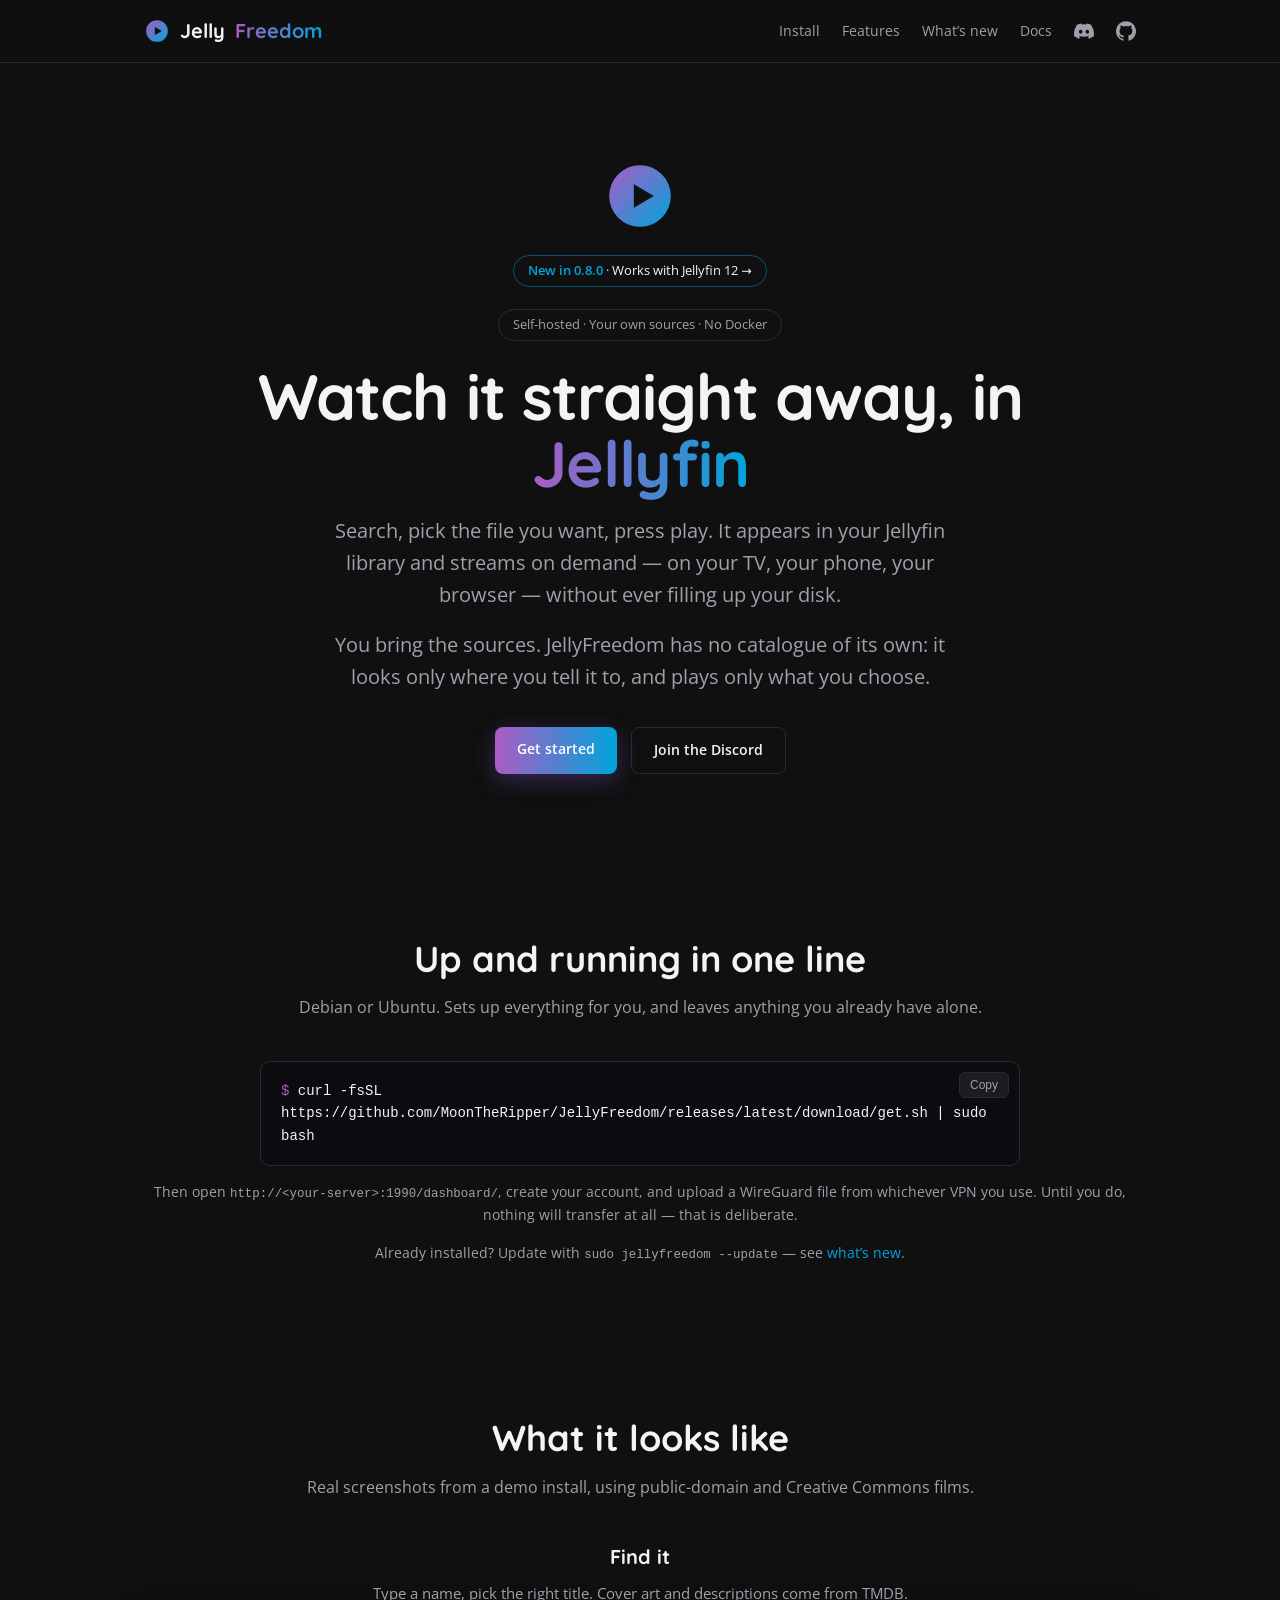
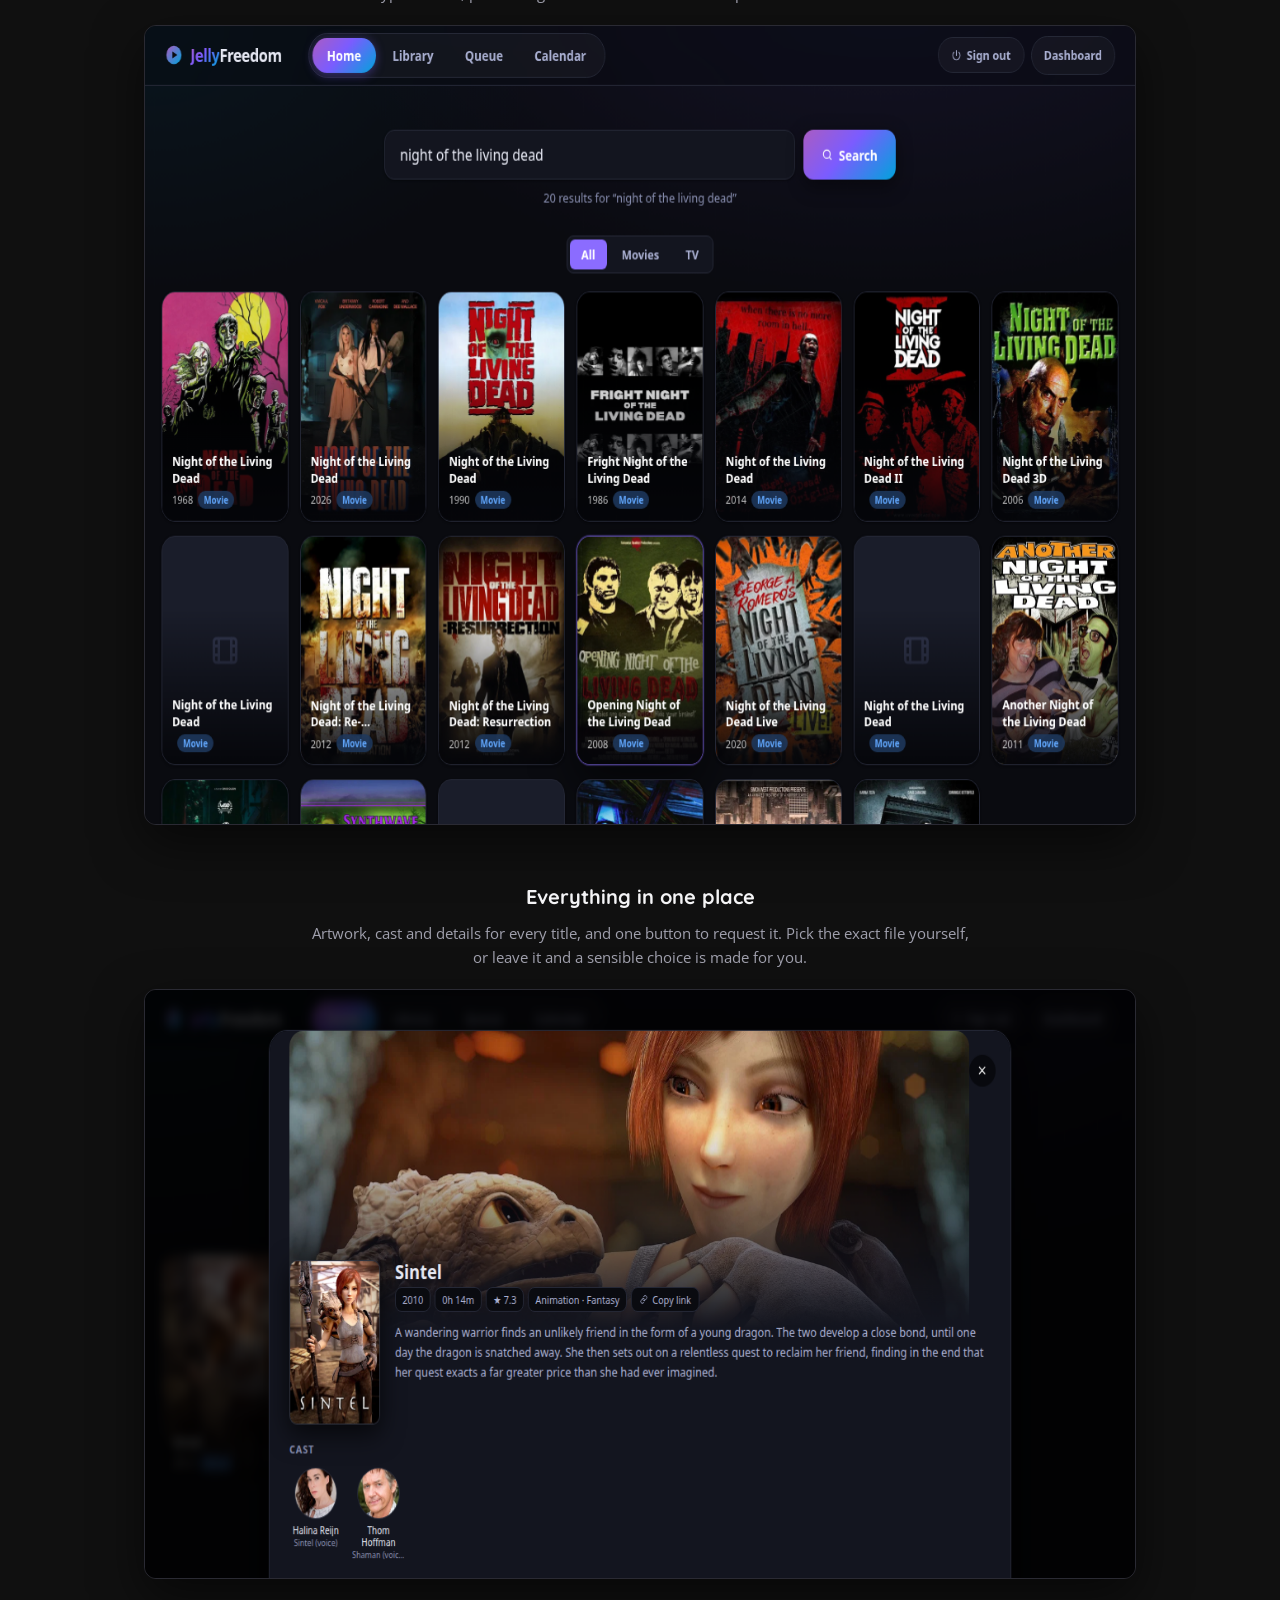
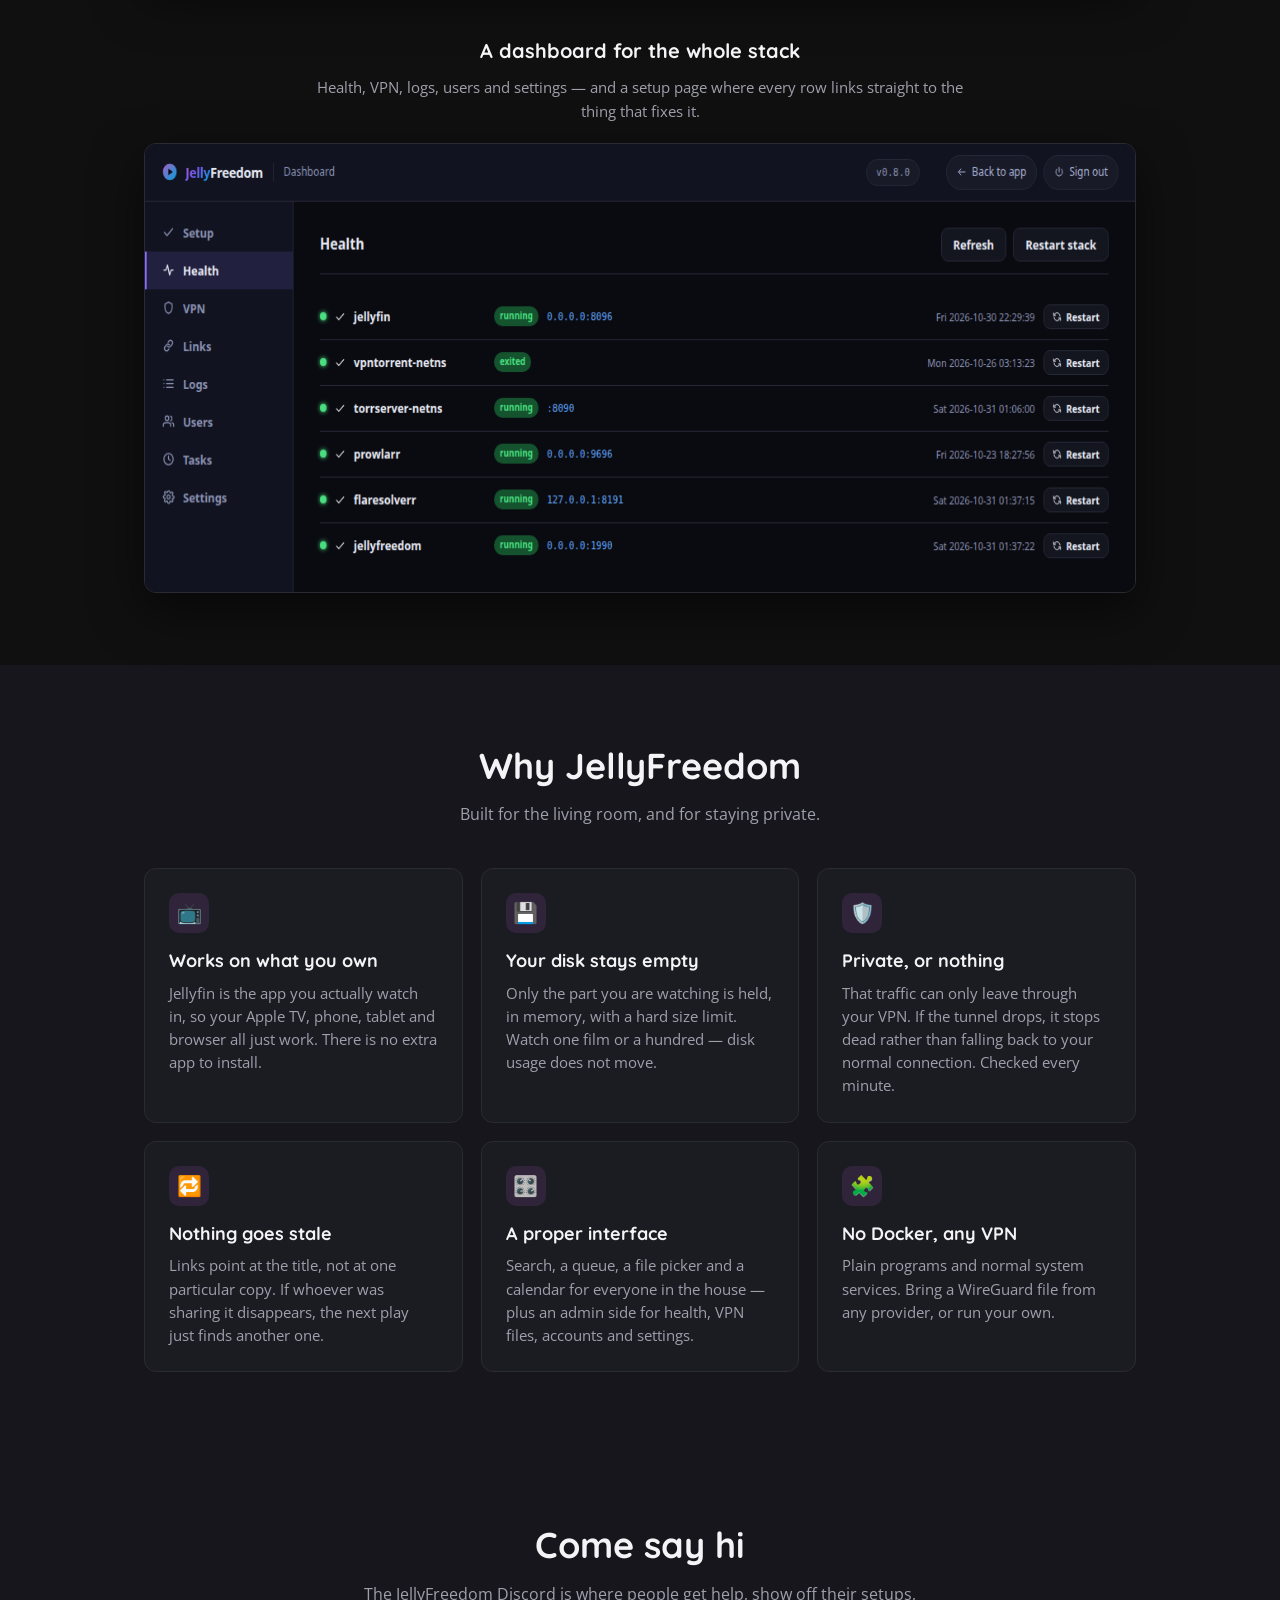
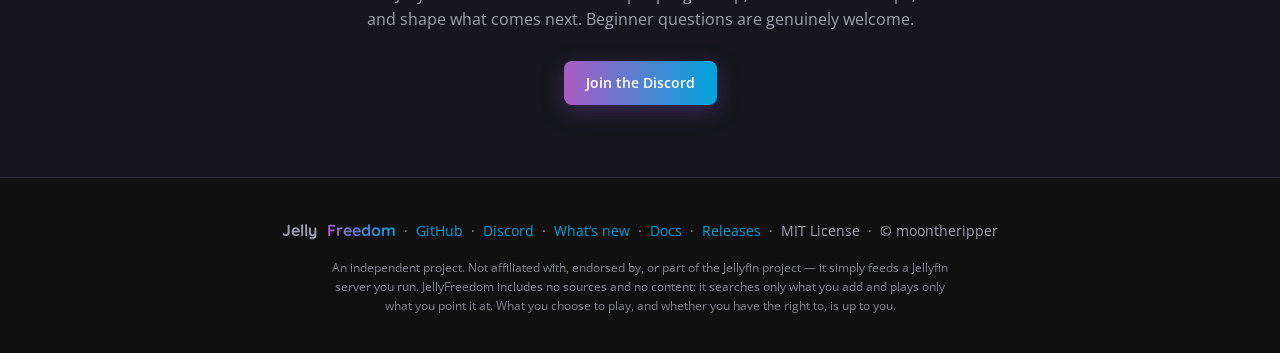
==== commit 8549ddde: "Site nav: drop Screenshots, Discord and GitHub as icons" ====
--- a/docs/index.html
+++ b/docs/index.html
@@ -41,12 +41,11 @@
   </span>
   <span class="nav-links">
     <a href="#install">Install</a>
-    <a href="#look">Screenshots</a>
     <a href="#features">Features</a>
     <a href="whats-new.html">What&rsquo;s new</a>
     <a href="https://github.com/MoonTheRipper/JellyFreedom/blob/main/docs/install.md" target="_blank" rel="noopener">Docs</a>
-    <a href="https://discord.gg/DkXgr22Aan" target="_blank" rel="noopener">Discord</a>
-    <a href="https://github.com/MoonTheRipper/JellyFreedom" target="_blank" rel="noopener">GitHub ↗</a>
+    <a class="icon-link" href="https://discord.gg/DkXgr22Aan" target="_blank" rel="noopener" aria-label="Discord" title="Discord"><svg viewBox="0 0 24 24" fill="currentColor" aria-hidden="true"><path d="M20.32 4.37a19.8 19.8 0 0 0-4.89-1.52.07.07 0 0 0-.08.04c-.21.38-.44.87-.61 1.25a18.27 18.27 0 0 0-5.49 0 12.64 12.64 0 0 0-.62-1.25.08.08 0 0 0-.08-.04 19.74 19.74 0 0 0-4.88 1.52.07.07 0 0 0-.03.03C.53 9.05-.32 13.58.1 18.06a.08.08 0 0 0 .03.06 19.9 19.9 0 0 0 5.99 3.03.08.08 0 0 0 .09-.03c.46-.63.87-1.3 1.22-1.99a.08.08 0 0 0-.04-.11 13.1 13.1 0 0 1-1.87-.89.08.08 0 0 1-.01-.13l.37-.29a.07.07 0 0 1 .08-.01c3.93 1.79 8.18 1.79 12.06 0a.07.07 0 0 1 .08.01l.37.29a.08.08 0 0 1-.01.13 12.3 12.3 0 0 1-1.87.89.08.08 0 0 0-.04.11c.36.7.77 1.36 1.22 1.99a.08.08 0 0 0 .09.03 19.84 19.84 0 0 0 6-3.03.08.08 0 0 0 .03-.06c.5-5.18-.84-9.67-3.55-13.66a.06.06 0 0 0-.03-.03zM8.02 15.33c-1.18 0-2.16-1.09-2.16-2.42s.96-2.42 2.16-2.42c1.21 0 2.18 1.1 2.16 2.42 0 1.33-.96 2.42-2.16 2.42zm7.97 0c-1.18 0-2.15-1.09-2.15-2.42s.95-2.42 2.15-2.42c1.21 0 2.18 1.1 2.16 2.42 0 1.33-.95 2.42-2.16 2.42z"/></svg></a>
+    <a class="icon-link" href="https://github.com/MoonTheRipper/JellyFreedom" target="_blank" rel="noopener" aria-label="GitHub" title="GitHub"><svg viewBox="0 0 24 24" fill="currentColor" aria-hidden="true"><path d="M12 .3a12 12 0 0 0-3.8 23.4c.6.1.8-.3.8-.6v-2c-3.3.7-4-1.6-4-1.6-.6-1.4-1.4-1.8-1.4-1.8-1-.7.1-.7.1-.7 1.2 0 1.9 1.2 1.9 1.2 1 1.8 2.8 1.3 3.5 1 0-.8.4-1.3.7-1.6-2.7-.3-5.5-1.3-5.5-6 0-1.2.5-2.3 1.3-3.1-.2-.4-.6-1.6 0-3.2 0 0 1-.3 3.4 1.2a11.5 11.5 0 0 1 6 0c2.3-1.5 3.3-1.2 3.3-1.2.6 1.6.2 2.8 0 3.2.9.8 1.3 1.9 1.3 3.2 0 4.6-2.8 5.6-5.5 5.9.5.4.9 1 .9 2.2v3.3c0 .3.1.7.8.6A12 12 0 0 0 12 .3"/></svg></a>
   </span>
 </div></nav>
 
--- a/docs/site.css
+++ b/docs/site.css
@@ -19,6 +19,7 @@
 .brand .logo{width:26px;height:26px}
 .nav-links{display:flex;gap:22px;align-items:center;font-size:14px}
 .nav-links a{color:var(--muted)}.nav-links a:hover{color:var(--text)}
+.icon-link{display:inline-flex}.icon-link svg{width:20px;height:20px}
 .btn{display:inline-block;padding:11px 22px;border-radius:8px;font-weight:600;font-size:14px;transition:transform .15s,box-shadow .15s}
 .btn-primary{background:var(--grad);color:#fff;box-shadow:0 6px 22px rgba(120,80,200,.35)}
 .btn-primary:hover{transform:translateY(-2px);box-shadow:0 10px 30px rgba(120,80,200,.5)}
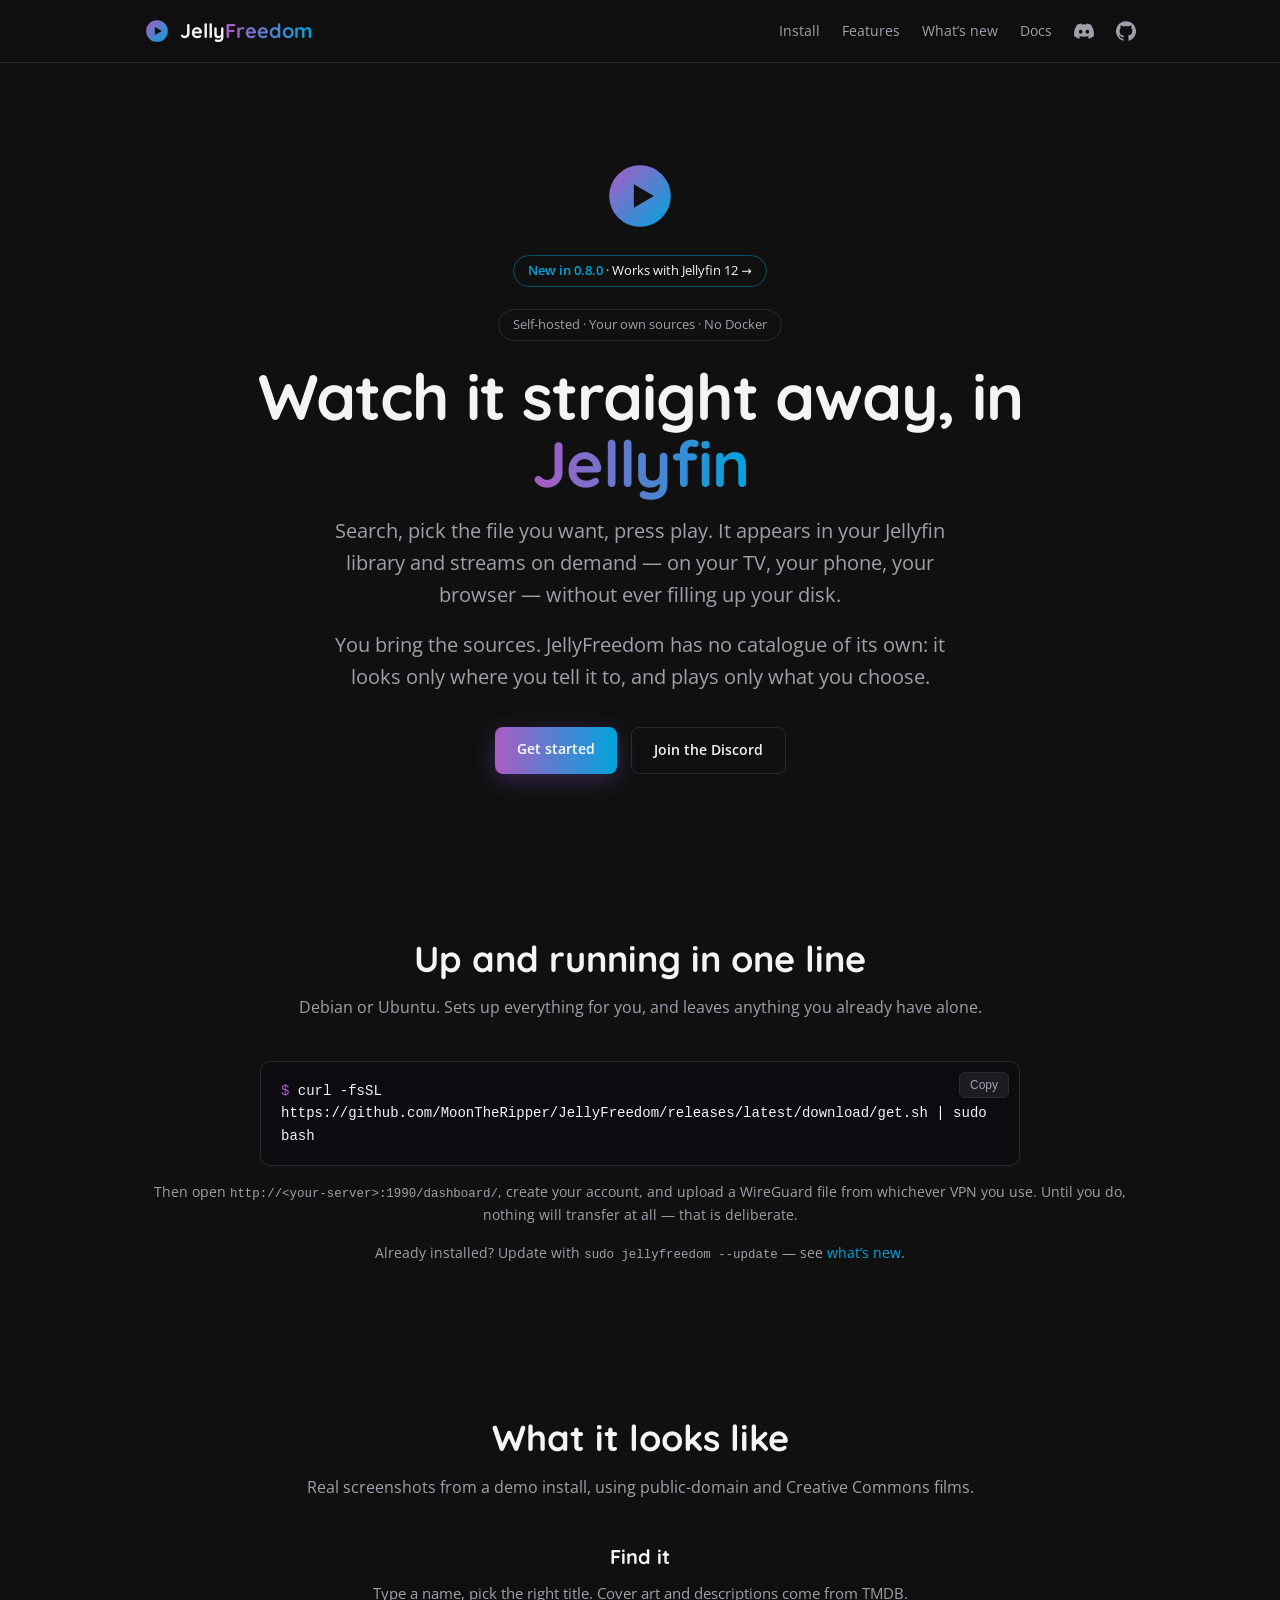
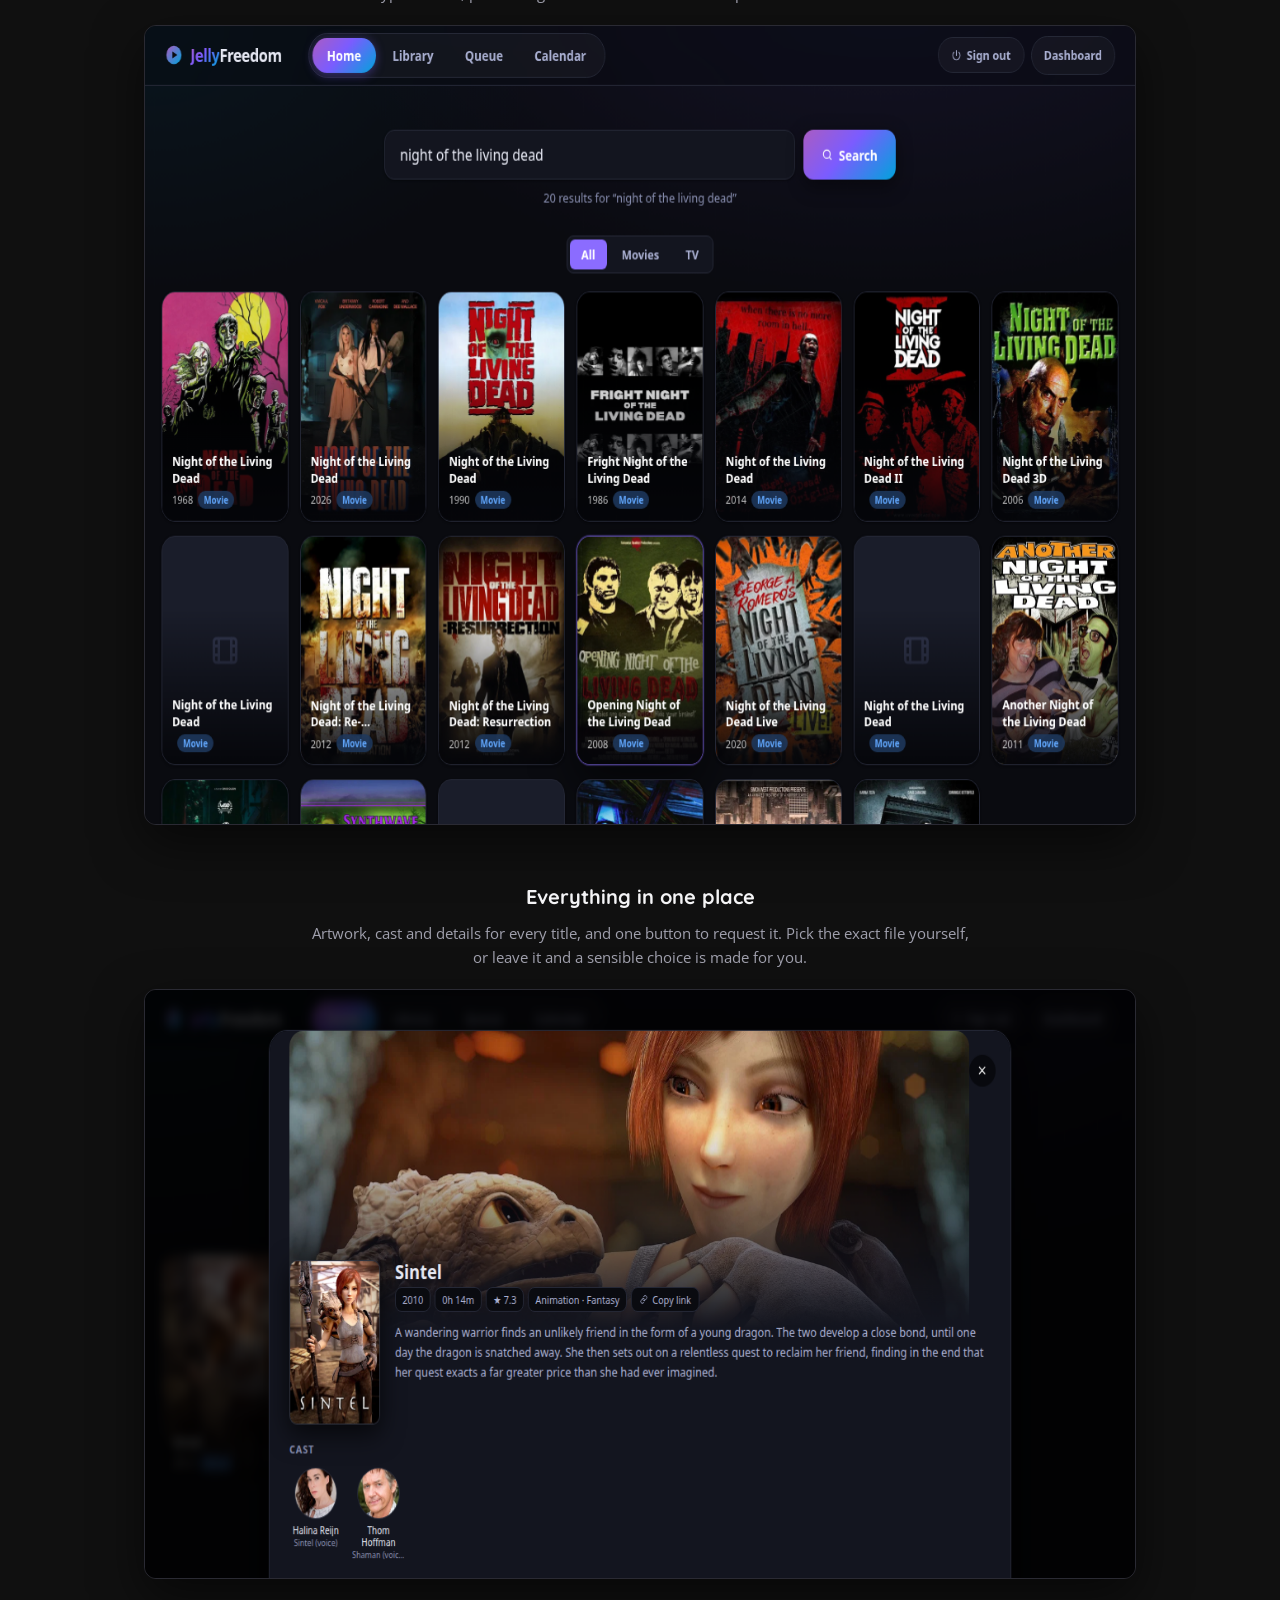
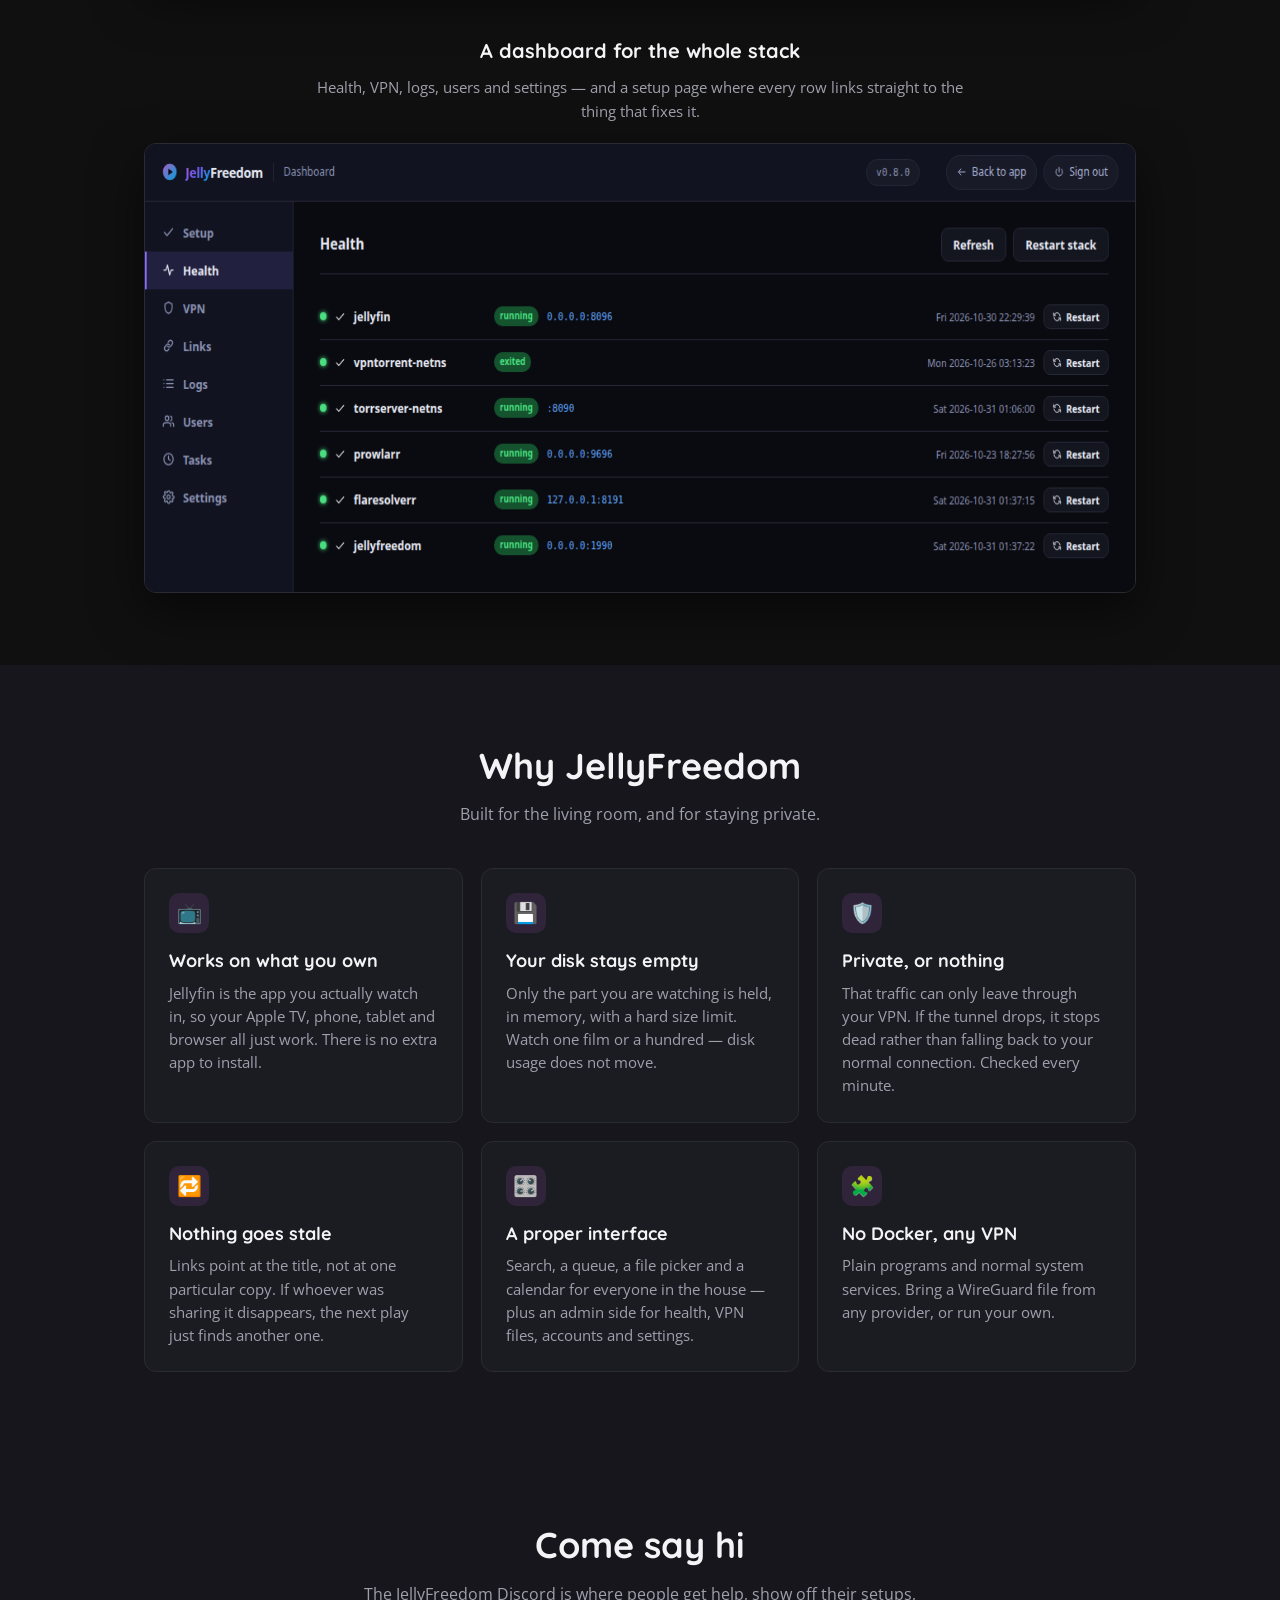
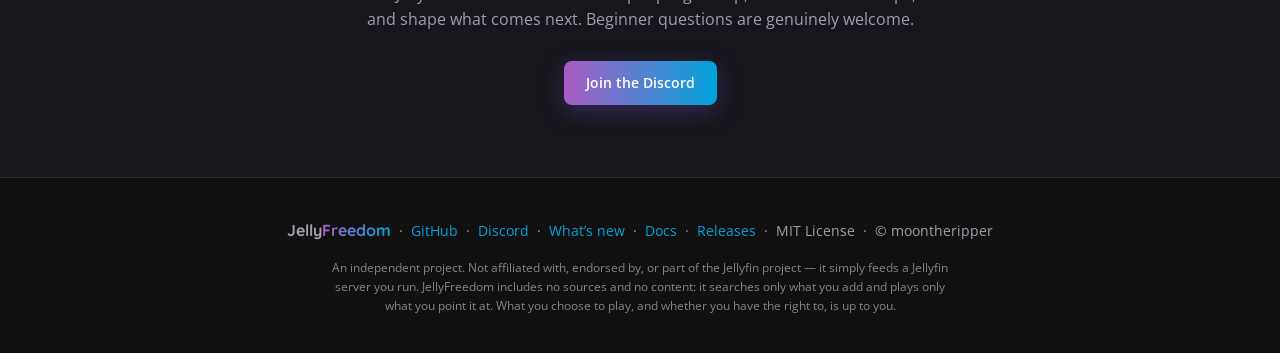
==== commit 1d7a3d22: "Website: move to jellyfreedom.rippermoon.site docs/CNAME tells GitHub Pages to serve the site on the" ====
--- a/docs/index.html
+++ b/docs/index.html
@@ -6,21 +6,21 @@
 <title>JellyFreedom — watch straight from a torrent, in Jellyfin</title>
 <meta name="description" content="Self-hosted. Search the sources you add, pick the file you want, and it plays in Jellyfin on any device — without saving anything to your disk, and behind a VPN that fails closed.">
 <link rel="icon" type="image/svg+xml" href="favicon.svg">
-<link rel="canonical" href="https://moontheripper.github.io/JellyFreedom/">
+<link rel="canonical" href="https://jellyfreedom.rippermoon.site/">
 <meta property="og:type" content="website">
 <meta property="og:site_name" content="JellyFreedom">
 <meta property="og:title" content="JellyFreedom — watch straight from a torrent, in Jellyfin">
 <meta property="og:description" content="Pick a file, press play, watch it in Jellyfin. Nothing is saved to your disk, and the VPN fails closed.">
-<meta property="og:url" content="https://moontheripper.github.io/JellyFreedom/">
+<meta property="og:url" content="https://jellyfreedom.rippermoon.site/">
 <!-- A real 1200x630 crop of the actual search view, not a mockup. -->
-<meta property="og:image" content="https://moontheripper.github.io/JellyFreedom/img/social-card.png">
+<meta property="og:image" content="https://jellyfreedom.rippermoon.site/img/social-card.png">
 <meta property="og:image:width" content="1200">
 <meta property="og:image:height" content="630">
 <meta property="og:image:alt" content="The JellyFreedom search page, showing results as cover art.">
 <meta name="twitter:card" content="summary_large_image">
 <meta name="twitter:title" content="JellyFreedom — watch straight from a torrent, in Jellyfin">
 <meta name="twitter:description" content="Pick a file, press play, watch it in Jellyfin. Nothing is saved to your disk, and the VPN fails closed.">
-<meta name="twitter:image" content="https://moontheripper.github.io/JellyFreedom/img/social-card.png">
+<meta name="twitter:image" content="https://jellyfreedom.rippermoon.site/img/social-card.png">
 <link rel="preconnect" href="https://fonts.googleapis.com">
 <link rel="preconnect" href="https://fonts.gstatic.com" crossorigin>
 <link href="https://fonts.googleapis.com/css2?family=Quicksand:wght@500;600;700&family=Open+Sans:wght@400;600&display=swap" rel="stylesheet">
--- a/docs/site.css
+++ b/docs/site.css
@@ -15,8 +15,8 @@
 /* nav */
 nav{position:sticky;top:0;z-index:10;background:rgba(16,16,16,.82);backdrop-filter:blur(10px);border-bottom:1px solid var(--border)}
 nav .wrap{display:flex;align-items:center;justify-content:space-between;height:62px}
-.brand{display:flex;align-items:center;gap:10px;font-size:20px}
-.brand .logo{width:26px;height:26px}
+.brand{display:flex;align-items:center;font-size:20px}
+.brand .logo{width:26px;height:26px;margin-right:10px}
 .nav-links{display:flex;gap:22px;align-items:center;font-size:14px}
 .nav-links a{color:var(--muted)}.nav-links a:hover{color:var(--text)}
 .icon-link{display:inline-flex}.icon-link svg{width:20px;height:20px}
